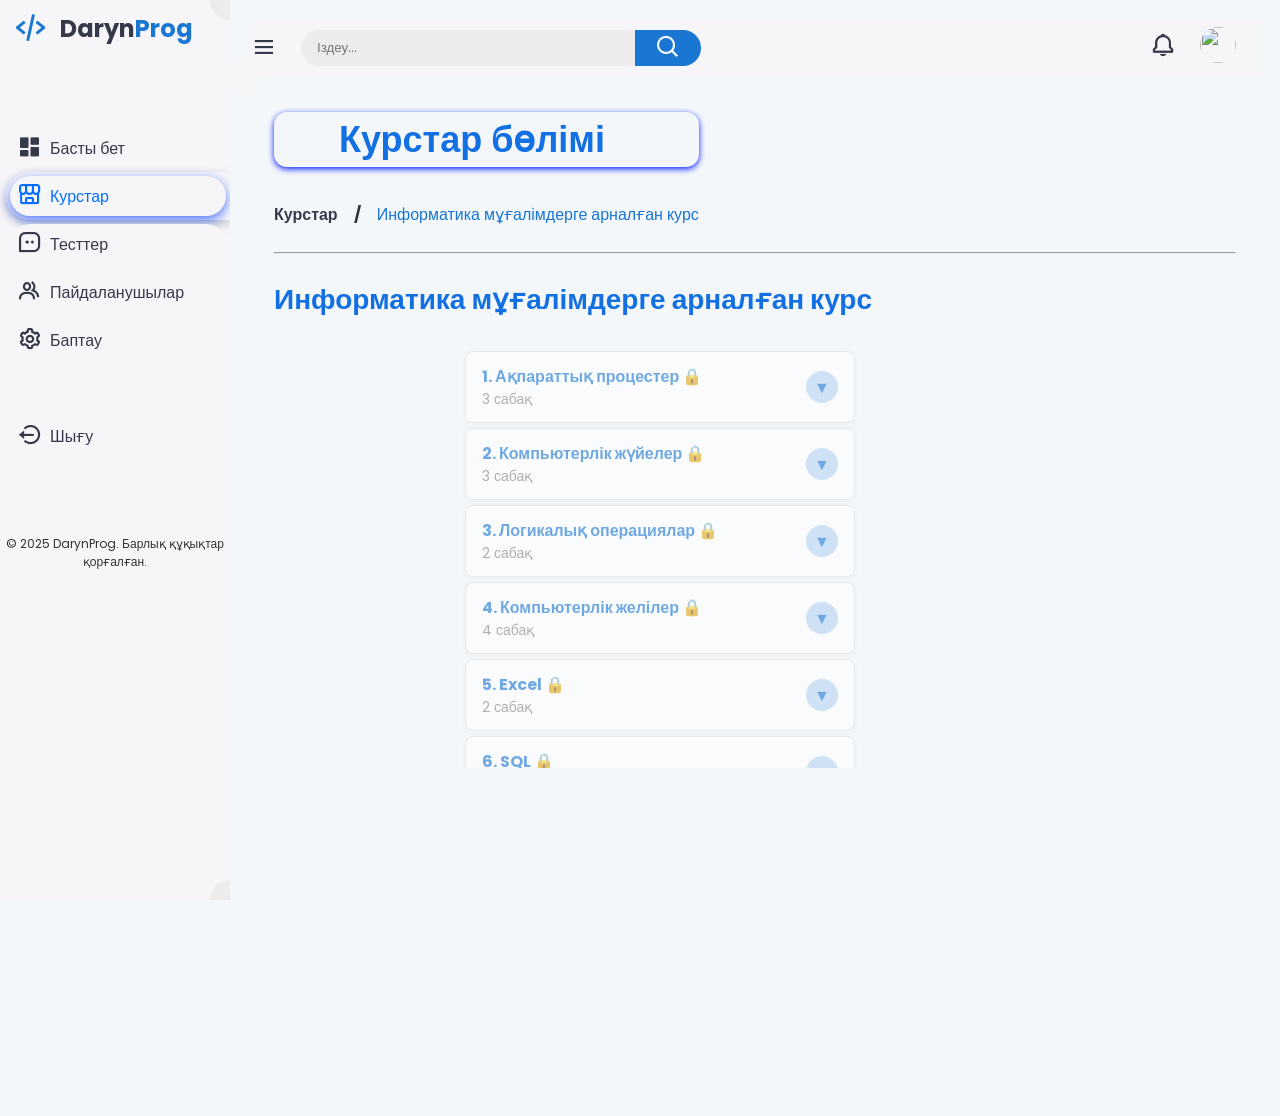
==== index.html @ 2ce2e3cc "Add files via upload" ====
<!DOCTYPE html>
<html lang="en">

<head>
    <meta charset="UTF-8">
    <meta name="viewport" content="width=device-width, initial-scale=1.0">
    <link href='https://unpkg.com/boxicons@2.1.4/css/boxicons.min.css' rel='stylesheet'>
    <link rel="stylesheet" href="style.css">
    <link rel="icon" href="imgg/daryn.png">
    <title>Daryn | Prog</title>
</head>

<body>

    <!-- Sidebar -->
    <div class="sidebar">
        <a href="#" class="logo">
            <i class='bx bx-code-alt'></i>
            <div class="logo-name"><span>Daryn</span>Prog</div>
        </a>
        <ul class="side-menu">
            <li><a href="glavny.html"><i class='bx bxs-dashboard'></i>Басты бет</a></li>
            <li class="active"><a href="course.html"><i class='bx bx-store-alt'></i>Курстар</a></li>
            <li><a href="#"><i class='bx bx-message-square-dots'></i>Тесттер</a></li>
            <li><a href="#"><i class='bx bx-group'></i>Пайдаланушылар</a></li>
            <li><a href="#"><i class='bx bx-cog'></i>Баптау</a></li>
        </ul>
        <ul class="side-menu">
            <li>
                <a href="https://darynprog.github.io/infotest/" class="Шығу">
                    <i class='bx bx-log-out-circle'></i>
                    Шығу
                </a>
            </li>
        </ul>
        <ul><br><br><br>
            <li align="center">
                <p style="font-size:12px;" align="center">© 2025 DarynProg. Барлық құқықтар қорғалған. </p>
            </li>
        </ul>
    </div>
    <!-- End of Sidebar -->

    <!-- Main Content -->
    <div class="content">
        <!-- Navbar -->
        <nav>
            <i class='bx bx-menu'></i>
            <form action="#">
                <div class="form-input">
                    <input type="search" placeholder="Іздеу...">
                    <button class="search-btn" type="submit"><i class='bx bx-search'></i></button>
                </div>
            </form>
            <input type="checkbox" id="theme-toggle" hidden>
            
            <a href="#" class="notif">
                <i class='bx bx-bell'></i>
                
            </a>
            <a href="#" class="profile">
                <img src="imgg/iconnn.png">
            </a>
        </nav>

        <!-- End of Navbar -->

        <main>
            <div class="header">
                <div class="left">
                    <h1>Курстар бөлімі</h1><br>
                    <ul class="breadcrumb">
                        <a href="course.html">
                                <li>

                               <b>Курстар </b>
                            </li>
                            </a>
                        <b> / </b>
                        <li><a href="#" class="active">Информатика мұғалімдерге арналған курс</a></li>
                        

                    </ul>
                </div>
                
            </div><br><hr>
<!-- осы жерден басталады -->

<br>
<h1 style="color:#1370e2;">Информатика мұғалімдерге арналған курс</h1>
<div class="course-list-wrapper">
    <ul class="course-list">
        <li id="course1" class="course-item locked" onclick="openCourse(false)">
            <div class="course-info">
              1. Ақпараттық процестер 🔒
              <span class="subtext">3 сабақ</span>
            </div>
            <div class="toggle-icon" onclick="toggleLessons(event, 'lessons1')">▼</div>
        </li>
        <ul id="lessons1" class="lesson-list" style="display: none;">
          <li class="lesson-item">1-сабақ: Санау жүйелері </li>
          <li class="lesson-item">2-сабақ: Ақпаратты кодтау </li>
          <li class="lesson-item">3-сабақ: Ақпараттық өлшеу </li>
        </ul>
        <li id="course2"  class="course-item locked" onclick="openCourse(false)">
            <div class="course-info">
                2. Компьютерлік жүйелер 🔒
              <span class="subtext">3 сабақ</span>
            </div>
            <div class="toggle-icon" onclick="toggleLessons(event, 'lessons2')">▼</div>
          </li>
        <ul id="lessons2" class="lesson-list">
            <li class="lesson-item">1-сабақ: Есептеу техникасының дамуы</li>
            <li class="lesson-item">2-сабақ: Компьютердің қызметі</li>
            <li class="lesson-item">3-сабақ: Компьютерлік графика</li>
        </ul>
        <li id="course3"  class="course-item locked" onclick="openCourse(false)">
            <div class="course-info">
                3. Логикалық операциялар 🔒
              <span class="subtext">2 сабақ</span>
            </div>
            <div class="toggle-icon" onclick="toggleLessons(event, 'lessons3')">▼</div>
          </li>
        <ul id="lessons3" class="lesson-list">
            <li class="lesson-item">1-сабақ: Логикалық операциялар</li>
            <li class="lesson-item">2-сабақ: Ақиқат кестесі</li>
        </ul>
        <li id="course4"  class="course-item locked" onclick="openCourse(false)">
            <div class="course-info">
                4. Компьютерлік желілер 🔒
              <span class="subtext">4 сабақ</span>
            </div>
            <div class="toggle-icon" onclick="toggleLessons(event, 'lessons4')">▼</div>
          </li>
        <ul id="lessons4" class="lesson-list">
            <li class="lesson-item">1-сабақ: Компьютерлік желілердің жіктелу</li>
            <li class="lesson-item">2-сабақ: IP адрес</li>
            <li class="lesson-item">3-сабақ: DNS домен</li>
            <li class="lesson-item">4-сабақ: Ақпараттық қауіпсіздік</li>
          </ul>
        <li id="course5"  class="course-item locked" onclick="openCourse(false)">
            <div class="course-info">
                5. Excel 🔒
              <span class="subtext">2 сабақ</span>
            </div>
            <div class="toggle-icon" onclick="toggleLessons(event, 'lessons5')">▼</div>
          </li>
        <ul id="lessons5" class="lesson-list">
            <li class="lesson-item">1-сабақ: Элементтерді пішімдеу</li>
            <li class="lesson-item">2-сабақ: Электронды кестелерді модельдеу</li>
        </ul>
        <li id="course6"  class="course-item locked" onclick="openCourse(false)">
            <div class="course-info">
                6. SQL 🔒
              <span class="subtext">3 сабақ</span>
            </div>
            <div class="toggle-icon" onclick="toggleLessons(event, 'lessons6')">▼</div>
          </li>
        <ul id="lessons6" class="lesson-list">
            <li class="lesson-item">1-сабақ: Мәліметтер қорын құру</li>
            <li class="lesson-item">2-сабақ: Реляциялық деректер қоры</li>
            <li class="lesson-item">3-сабақ: Мәліметтерді іздеу,сұрыптау және сүзу</li>
        </ul>
        <li id="course7"  class="course-item locked" onclick="openCourse(false)">
            <div class="course-info">
                7. Web жобалау 🔒
              <span class="subtext">2 сабақ</span>
            </div>
            <div class="toggle-icon" onclick="toggleLessons(event, 'lessons7')">▼</div>
          </li>
        <ul id="lessons7" class="lesson-list">
            <li class="lesson-item">1-сабақ: HTML</li>
            <li class="lesson-item">2-сабақ:  CSS</li>
        </ul>
        <li id="course8"  class="course-item locked" onclick="openCourse(false)">
            <div class="course-info">
                8. Python 🔒
              <span class="subtext">5 сабақ</span>
            </div>
            <div class="toggle-icon" onclick="toggleLessons(event, 'lessons8')">▼</div>
          </li>
        <ul id="lessons8" class="lesson-list">
            <li class="lesson-item">1-сабақ: Алгоритм түрлері</li>
            <li class="lesson-item">2-сабақ: Цикл түрлері</li>
            <li class="lesson-item">3-сабақ: Массивтер</li>
            <li class="lesson-item">4-сабақ: Процедура, функция, жолдар</li>
            <li class="lesson-item">5-сабақ: Есептерді талдау</li>
        </ul>
        <li id="course9"  class="course-item locked" onclick="openCourse(false)">
            <div class="course-info">
                9. Бейнеконтент 🔒
              <span class="subtext">1 сабақ</span>
            </div>
            <div class="toggle-icon" onclick="toggleLessons(event, 'lessons9')">▼</div>
          </li>
        <ul id="lessons9" class="lesson-list">
            <li class="lesson-item">1-сабақ:Бейнемен жұмыс</li>
        </ul>
        <li id="course10"  class="course-item locked" onclick="openCourse(false)">
            <div class="course-info">
                10. Жасанды интелект 🔒
              <span class="subtext">2 сабақ</span>
            </div>
            <div class="toggle-icon" onclick="toggleLessons(event, 'lessons10')">▼</div>
          </li>
        <ul id="lessons10" class="lesson-list">
            <li class="lesson-item">1-сабақ: Жасанды интелект</li>
            <li class="lesson-item">2-сабақ: Нейрондық желілер</li>
        </ul>
    </ul>
        <br><br>
  </div>
<!-- Видеосабақтар бөлігі -->
<br>
<div class="video-section" style="display: none;">
  <button id="back-btn">⬅   Артқа қайту</button>
  <h2>Сабақ атауы</h2>
  
  

  <iframe src="" 
  width="640" height="360" 
  frameborder="0" 
  allow="autoplay; fullscreen; picture-in-picture" 
  allowfullscreen>
</iframe>
  

  <!-- <iframe id="videoPlayer" width="560"
  height="315"
  src="https://www.youtube.com/embed/    ?rel=0&modestbranding=1&controls=1"
  frameborder="0"
  allow="accelerometer; autoplay; clipboard-write; encrypted-media; gyroscope; picture-in-picture"
  allowfullscreen>

  </iframe> -->

  <div class="nav-buttons"></div>
</div>
<br><br><br><br>
        </div>
        </main>
    </div>
    <style>
/*  */

.course-item.locked {
  opacity: 0.6;
  cursor: not-allowed;
} /* керек, себебі біз хабарлама көрсетеміз */
.lesson-item.locked {
  opacity: 0.6;
  cursor: not-allowed;
  pointer-events: auto; /* керек, себебі біз хабарлама көрсетеміз */
}
.lesson-item.locked:hover {
  background-color: #eee;
}

.toggle-icon {
  font-size: 16px;
  padding: 8px;
  width: 32px;
  height: 32px;
  background-color: rgb(184, 212, 241);
  border-radius: 50%; /* домалақ ету */
  display: flex;
  justify-content: center;
  align-items: center;
  transition: transform 0.3s ease, background-color 0.3s;
  cursor: pointer;
}

.toggle-icon:hover {
  background-color: #007bff;
}

.rotated {
  transform: rotate(180deg);
}

    .course-list-wrapper {
      width: 600px;
      margin: 0 auto;
      font-family: sans-serif;
    }
    .course-item {
  transition: all 0.3s ease;
  box-shadow: 0 2px 6px rgba(0, 0, 0, 0.04);
  cursor: pointer;
  background: #ffffff;
  border: 1px solid #e0e0e0;
  padding: 12px 16px;
  border-radius: 8px;
  margin-bottom: 5px;
  display: flex;
  justify-content: space-between;
  align-items: center;
  font-weight: bold;
  user-select: none;
}
  .course-item:hover {
    background-color: #eaf3ff;
    transform: translateY(-3px);
    border-left: 6px solid #007bff;
  }
  .course-item span {
    font-size: 14px;
    color: #666;
  }

    .course-item span.subtext {
      display: block;
      font-weight: normal;
      font-size: 14px;
      color: gray;
    }

    .toggle-icon {
      transition: transform 0.3s;
    }

    .rotated {
      transform: rotate(180deg);
    }

    .lesson-list {
      display: none;
      margin-left: 20px;
      margin-top: 5px;
      margin-bottom: 10px;
    }

    .lesson-item {
      background: #e6f0ff;
      padding: 8px;
      border-radius: 6px;
      margin-top: 4px;
      cursor: pointer;
    }

    .lesson-item:hover {
      background: #cce0ff;
    }

    iframe {
      width: 100%;
      height: 400px;
      margin-top: 20px;
      border: none;
    }
/*  */
     /* Видеосабақ бөлімін сәндеу */
.video-section {
  display: block;
  padding: 20px;
  background-color: #f4f4f4;
  border-radius: 13px;
  box-shadow: 0 4px 8px rgba(35, 3, 3, 0.1);
  text-align:center;
  
}
/* Видеосабақтың тақырыбын сәндеу */
.video-section h2 {
  font-size: 24px;
  color: #1150c5;
  margin-bottom: 20px;
  text-align: center;
}

/* Артқа қайту және келесі сабаққа өту батырмаларын сәндеу */
.nav-buttons button {
  background-color: #1150c5;
  color: white;
  border: none;
  padding: 10px 20px;
  margin: 5px;
  font-size: 16px;
  border-radius: 13px;
  cursor: pointer;
  transition: background-color 0.3s ease;
  text-align: center;
}

/* Батырма үстінде болғанда түсін өзгерту */
.nav-buttons button:hover {
  background-color: #0b3d91;
}

/* Артқа қайту батырмасының бөлек стилі */
#back-btn {
  background-color: #2d64ca;
  color: white;
  padding: 10px 20px;
  border: none;
  font-size: 16px;
  border-radius: 13px;
  cursor: pointer;
  margin-bottom: 20px;
  transition: background-color 0.3s ease;
  display: block;
  margin-left: 0;
}
#prev-btn {
    text-align:center;
}
#next-btn{
    text-align:center;
}

/* Артқа қайту батырмасының үстінде болғанда түсін өзгерту */
#back-btn:hover {
  background-color: #0b3d91;
}
</style>   
    <script src="index.js"></script>
    <script src="script.js"></script>
</body>
</html>
---- style.css ----
@import url('https://fonts.googleapis.com/css2?family=Poppins:wght@300;400;500;600;700;800&display=swap');

:root {
    --light: #f6f6f9;
    --primary: #1976D2;
    --light-primary: #CFE8FF;
    --grey: #edebeb;
    --dark-grey: #AAAAAA;
    --dark: #363949;
    --danger: #D32F2F;
	--light-danger: #FECDD3;
    --warning: #FBC02D;
    --light-warning: #FFF2C6;
    --success: #388E3C;
    --light-success: #BBF7D0;
}

*{
    margin: 0;
    padding: 0;
    box-sizing: border-box;
    font-family: 'Poppins', sans-serif;
}

.bx{
    font-size: 1.7rem;
}

a{
    text-decoration: none;
}

li{
    list-style: none;
}

html{
    overflow-x: hidden;
}

body.dark{
    --light: #181a1e;
    --grey: #25252c;
    --dark: #fbfbfb
}

body{
    background: var(--grey);
    overflow-x: hidden;
}

.sidebar{
    position: fixed;
    top: 0;
    left: 0;
    background: var(--light);
    width: 230px;
    height: 100%;
    z-index: 2000;
    overflow-x: hidden;
    scrollbar-width: none;
    transition: all 0.3s ease;
    }

.sidebar::-webkit-scrollbar{
    display: none;
}

.sidebar.close{
    width: 60px;
}
.course-list-wrapper {
    width: 100%;
    padding: 10px;
}



.course-list {
    padding: 0;
    margin: 0;
    list-style: none;
}




.sidebar .logo{
    font-size: 24px;
    font-weight: 700;
    height: 56px;
    display: flex;
    align-items: center;
    color: var(--primary);
    z-index: 500;
    padding-bottom: 20px;
    box-sizing: content-box;
}
.sidebar .logo .logo-name span{
    color: var(--dark);
    
}

.sidebar .logo .bx{
    min-width: 60px;
    display: flex;
    justify-content: center;
    font-size: 2.2rem;
}

.sidebar .side-menu{
    width: 100%;
    margin-top: 48px;
}

.sidebar .side-menu li{
    height: 48px;
    background: transparent;
    margin-left: 6px;
    border-radius: 48px 0 0 48px;
    padding: 4px;
}

.sidebar .side-menu li.active{
    box-shadow: 0 4px 12px rgba(0,0,0,0.2);
}
.sidebar .side-menu li:hover {
    background-color:#d9d9f3;
    transform: translateX(2px); /* Жанынан 5px-ге жылжиды */
    transition: all 0.6s ease;
    color:#056dfffd;
    box-shadow: 0 4px 12px rgba(11, 62, 247, 0.7);
  }
.sidebar .side-menu li.active::before{
    content: "";
    position: absolute;
    width: 40px;
    height: 40px;
    border-radius: 50%;
    top: -40px;
    right: 0;
    box-shadow: 20px 20px 0 var(--grey);
    z-index: -1;
}

.sidebar .side-menu li.active::after{
    content: "";
    position: absolute;
    width: 40px;
    height: 40px;
    border-radius: 50%;
    bottom: -40px;
    right: 0;
    box-shadow: 20px -20px 0 var(--grey);
    z-index: -1;
}

.sidebar .side-menu li a{
    width: 100%;
    height: 100%;
    background: var(--light);
    display: flex;
    align-items: center;
    border-radius: 48px;
    font-size: 16px;
    color: var(--dark);
    white-space: nowrap;
    overflow-x: hidden;
    transition: all 0.3s ease;
}

.sidebar .side-menu li.active a{
    color:#056dfffd;
    box-shadow: 0 4px 12px rgba(11, 62, 247, 0.7); 
    /*  0,0,0,0.2 */
}

.sidebar.close .side-menu li a{
    width: calc(48px - (4px * 2));
    transition: all 0.3s ease;
}

.sidebar .side-menu li a .bx{
    min-width: calc(60px - ((4px + 6px) * 2));
    display: flex;
    font-size: 1.6rem;
    justify-content: center;
}
.sidebar .side-menu li a.logout{
    color: var(--danger); 
}
.content{
    position: relative;
    width: calc(100% - 230px);
    left: 230px;
    transition: all 0.3s ease;
}

.sidebar.close~.content{
    width: calc(100% - 60px);
    left: 60px;
}

.content nav{
    height: 56px;
    background: var(--light);
    padding: 0 24px 0 0;
    display: flex;
    align-items: center;
    grid-gap: 24px;
    position: sticky;
    top: 0;
    left: 0;
    z-index: 1000;
}

.content nav::before{
    content: "";
    position: absolute;
    width: 40px;
    height: 40px;
    bottom: -40px;
    left: 0;
    border-radius: 50%;
    box-shadow: -20px -20px 0 var(--light);
}

.content nav a{
    color: var(--dark);
}

.content nav .bx.bx-menu{
    cursor: pointer;
    color: var(--dark);
}

.content nav form{
    max-width: 400px;
    width: 100%;
    margin-right: auto;
}

.content nav form .form-input{
    display: flex;
    align-items: center;
    height: 36px;
}

.content nav form .form-input input{
    flex-grow: 1;
    padding: 0 16px;
    height: 100%;
    border: none;
    background: var(--grey);
    border-radius: 36px 0 0 36px;
    outline: none;
    width: 100%;
    color: var(--dark);
}

.content nav form .form-input button{
    width: 80px;
    height: 100%;
    display: flex;
    justify-content: center;
    align-items: center;
    background: var(--primary);
    color: var(--light);
    font-size: 18px;
    border: none;
    outline: none;
    border-radius: 0 36px 36px 0;
    cursor: pointer;
}

.content nav .notif{
    font-size: 20px;
    position: relative;
}

.content nav .notif .count{
    position: absolute;
    top: -6px;
    right: -6px;
    width: 20px;
    height: 20px;
    background: var(--danger);
    border-radius: 50%;
    color: var(--light);
    border: 2px solid var(--light);
    font-weight: 700;
    font-size: 12px;
    display: flex;
    align-items: center;
    justify-content: center;
}

.content nav .profile img{
    width: 36px;
    height: 36px;
    object-fit: cover;
    border-radius: 50%;
}

.content nav .theme-toggle{
    display: block;
    min-width: 50px;
    height: 25px;
    background: var(--grey);
    cursor: pointer;
    position: relative;
    border-radius: 25px;
}

.content nav .theme-toggle::before{
    content: "";
    position: absolute;
    top: 2px;
    left: 2px;
    bottom: 2px;
    width: calc(25px - 4px);
    background: var(--primary);
    border-radius: 50%;
    transition: all 0.3s ease;
}

.content nav #theme-toggle:checked+.theme-toggle::before{
    left: calc(100% - (25px - 4px) - 2px);
}

.content main{
    width: 100%;
    padding: 36px 24px;
    max-height: calc(100vh - 56px);
}

.content main .header{
    display: flex;
    align-items: center;
    justify-content: space-between;
    grid-gap: 16px;
    flex-wrap: wrap;
}

.content main .header .left h1{
    font-size: 36px;
    font-weight: 600;
    margin-bottom: 10px;
    align-items: center;
    padding-left: 65px;
    color:#1370e2;
    border-radius: 13px;
    box-shadow: 0 2px 6px rgb(5, 34, 254);
    /* var(--dark) */
}

.content main .header .left .breadcrumb{
    display: flex;
    align-items: center;
    grid-gap: 16px;
}

.content main .header .left .breadcrumb li{
    color: var(--dark);
}

.content main .header .left .breadcrumb li a{
    color: var(--dark-grey);
    pointer-events: none;
}

.content main .header .left .breadcrumb li a.active{
    color: var(--primary);
    pointer-events: none;
}

.content main .header .report{
    height: 36px;
    padding: 0 16px;
    border-radius: 36px;
    background: var(--primary);
    color: var(--light);
    display: flex;
    align-items: center;
    justify-content: center;
    grid-gap: 10px;
    font-weight: 500;
}

.content main .insights{
    display: grid;
    grid-template-columns: repeat(auto-fit, minmax(240px, 1fr));
    grid-gap: 24px;
    margin-top: 36px;
}

.content main .insights li{
    padding: 24px;
    background: var(--light);
    border-radius: 20px;
    display: flex;
    align-items: center;
    grid-gap: 24px;
    cursor: pointer;
}

.content main .insights li .bx{
    width: 80px;
    height: 80px;
    border-radius: 10px;
    font-size: 36px;
    display: flex;
    align-items: center;
    justify-content: center;
}

.content main .insights li:nth-child(1) .bx{
    background: var(--light-primary);
    color: var(--primary);
}

.content main .insights li:nth-child(2) .bx{
    background: var(--light-warning);
    color: var(--warning);
}

.content main .insights li:nth-child(3) .bx{
    background: var(--light-success);
    color: var(--success);
}

.content main .insights li:nth-child(4) .bx{
    background: var(--light-danger);
    color: var(--danger);
}

.content main .insights li .info h3{
    font-size: 24px;
    font-weight: 600;
    color: var(--dark);
}

.content main .insights li .info p{
    color: var(--dark);
}

.content main .bottom-data{
    display: flex;
    flex-wrap: wrap;
    grid-gap: 24px;
    margin-top: 24px;
    width: 100%;
    color: var(--dark);
}

.content main .bottom-data>div{
    border-radius: 20px;
    background: var(--light);
    padding: 24px;
    overflow-x: auto;
}

.content main .bottom-data .header{
    display: flex;
    align-items: center;
    grid-gap: 16px;
    margin-bottom: 24px;
}

.content main .bottom-data .header h3{
    margin-right: auto;
    font-size: 24px;
    font-weight: 600;
}

.content main .bottom-data .header .bx{
    cursor: pointer;
}

.content main .bottom-data .orders{
    flex-grow: 1;
    flex-basis: 500px;
}

.content main .bottom-data .orders table{
    width: 100%;
    border-collapse: collapse;
}

.content main .bottom-data .orders table th{
    padding-bottom: 12px;
    font-size: 13px;
    text-align: left;
    border-bottom: 1px solid var(--grey);
}

.content main .bottom-data .orders table td{
    padding: 16px 0;
}

.content main .bottom-data .orders table tr td:first-child{
    display: flex;
    align-items: center;
    grid-gap: 12px;
    padding-left: 6px;
}

.content main .bottom-data .orders table td img{
    width: 36px;
    height: 36px;
    border-radius: 50%;
    object-fit: cover;
}

.content main .bottom-data .orders table tbody tr{
    cursor: pointer;
    transition: all 0.3s ease;
}

.content main .bottom-data .orders table tbody tr:hover{
    background: var(--grey);
}

.content main .bottom-data .orders table tr td .status{
    font-size: 10px;
    padding: 6px 16px;
    color: var(--light);
    border-radius: 20px;
    font-weight: 700;
}

.content main .bottom-data .orders table tr td .status.completed{
    background: var(--success);
}

.content main .bottom-data .orders table tr td .status.process{
    background: var(--primary);
}

.content main .bottom-data .orders table tr td .status.pending{
    background: var(--warning);
}

.content main .bottom-data .reminders{
    flex-grow: 1;
    flex-basis: 300px;
}

.content main .bottom-data .reminders .task-list{
    width: 100%;
}

.content main .bottom-data .reminders .task-list li{
    width: 100%;
    margin-bottom: 16px;
    background: var(--grey);
    padding: 14px 10px;
    border-radius: 10px;
    display: flex;
    align-items: center;
    justify-content: space-between;
}

.content main .bottom-data .reminders .task-list li .task-title{
    display: flex;
    align-items: center;
}

.content main .bottom-data .reminders .task-list li .task-title p{
    margin-left: 6px;
}

.content main .bottom-data .reminders .task-list li .bx{
  cursor: pointer;  
}

.content main .bottom-data .reminders .task-list li.completed{
    border-left: 10px solid var(--success);
}

.content main .bottom-data .reminders .task-list li.not-completed{
    border-left: 10px solid var(--danger);
}

.content main .bottom-data .reminders .task-list li:last-child{
   margin-bottom: 0;
}

@media screen and (max-width: 768px) {
    .course-item {
        display: flex;
        align-items: center;
        padding: 12px;
        margin-bottom: 10px;
        background-color: #fff;
        border-radius: 10px;
        box-shadow: 0 2px 5px rgba(0, 0, 0, 0.1);
        font-size: 15px;
        gap: 10px; /* иконка мен жазу арасын ашу үшін */
    }

    .course-info {
        flex: 1; /* максимум кеңістік алады */
        min-width: 0; /* сығылуға рұқсат береді */
        font-weight: 600;
        font-size: 15px;
        overflow-wrap: break-word;
    }
    .toggle-icon {
        width: 30px;
        height: 30px;
        background-color: #cce4ff;
        color: #005cbf;
        border-radius: 50%;
        display: flex;
        justify-content: center;
        align-items: center;
        font-size: 16px;
        cursor: pointer;
        /* сол жаққа жылжыту үшін: */
        order: -1;
        margin-right: 10px;
    }
    
    .sidebar{
        width: 200px;
    }

    .content{
        width: calc(100% - 60px);
        left: 200px;
    }
    .course-btn{
        width: 100%;
        padding: 10px;
        padding: 0;
        margin: 0;
        list-style: none;
        text-align: center;
        justify-content: space-between;
        align-items: center;
        flex-wrap: wrap;
    }
    .course-btn:hover {
        background-color: #006fd6;
        box-shadow: 0 8px 16px rgba(0, 0, 0, 0.2);
        transform: scale(1.05);
      }
    .course-list-wrapper {
        width: 100%;
        padding: 10px;
    }

    .course-list {
        padding: 0;
        margin: 0;
        list-style: none;
    }
    .subtext {
        display: block;
        font-size: 13px;
        color: gray;
        margin-top: 4px;
    }
    .lesson-list {
        padding-left: 20px;
        margin-top: -5px;
        margin-bottom: 10px;
        font-size: 13px;
        color: #333;
    }

    .lesson-item {
        padding: 5px 0;
    }
    
}
        @media screen and (max-width: 576px) {
            .course-list-wrapper {
                width: 100%;
                padding: 10px;
            }
        
            .course-list {
                padding: 0;
                margin: 0;
                list-style: none;
            }
            .course-btn{
                width: 100%;
                padding: 10px;
                padding: 0;
                margin: 0;
                list-style: none;
                justify-content: space-between;
                align-items: center;
                flex-wrap: wrap;
            }
            .course-btn:hover {
                background-color: #006fd6;
                box-shadow: 0 8px 16px rgba(0, 0, 0, 0.2);
                transform: scale(1.05);
              }
        
            .course-item {
                display: flex;
                justify-content: space-between;
                align-items: center;
                padding: 12px;
                margin-bottom: 10px;
                background-color: #fff;
                border-radius: 10px;
                box-shadow: 0 2px 5px rgba(0, 0, 0, 0.1);
                font-size: 15px;
                flex-wrap: wrap;
            }
        
            .course-info {
                flex: 1 1 70%;
                font-weight: 600;
                font-size: 14px;
            }
        
            .subtext {
                display: block;
                font-size: 13px;
                color: gray;
                margin-top: 4px;
            }
        
            .toggle-icon {
                width: 30px;
                height: 30px;
                background-color: #cce4ff;
                color: #005cbf;
                border-radius: 50%;
                display: flex;
                justify-content: center;
                align-items: center;
                font-size: 16px;
                cursor: pointer;
                /* сол жаққа жылжыту үшін: */
                order: -1;
                margin-right: 10px;
            }
            .lesson-list {
                padding-left: 20px;
                margin-top: -5px;
                margin-bottom: 10px;
                font-size: 13px;
                color: #333;
            }
        
            .lesson-item {
                padding: 5px 0;
            }
        
        
    
    .content nav form .form-input input{
        display: none;
    }

    .content nav form .form-input button{
        width: auto;
        height: auto;
        background: transparent;
        color: var(--dark);
        border-radius: none;
    }

    .content nav form.show .form-input input{
        display: block;
        width: 100%;
    }

    .content nav form.show .form-input button{
        width: 36px;
        height: 100%;
        color: var(--light);
        background: var(--danger);
        border-radius: 0 36px 36px 0;
    }

    .content nav form.show~.notif, .content nav form.show~.profile{
        display: none;
    }

    .content main .insights {
        grid-template-columns: 1fr;
    }

    .content main .bottom-data .header{
        min-width: 340px;
    }

    .content main .bottom-data .orders table{
        min-width: 340px;
    }

    .content main .bottom-data .reminders .task-list{
        min-width: 340px;
    }

}
body {
    font-family: 'Segoe UI', Tahoma, Geneva, Verdana, sans-serif;
    background-color: #f4f7fa;
    margin: 0;
    padding: 20px;
    color: #333;
  }
  h1 {
    font-size: 28px;
    margin-bottom: 20px;
  }
  .course-container {
    height:1000px;
    display: grid;
    grid-template-columns: repeat(2, minmax(100px, 1fr));
    gap: 10px;
    align-items: start;
  }
  .course-btn{
    cursor:pointer;
    color:#ffffff;
    font-size: 16px;
    background-color: #0d94e8;
    border-radius: 13px;
    border: 1px solid #e0e0e0;
    width: 100%;
    padding: 15px;
    list-style: none;
    transition: 0.3s ease;
    justify-content: center;
    align-items: center;
  }
  .course-btn:hover {
    background-color: #115a9e;
    color:#07ff39;
    box-shadow: 0 8px 16px rgba(0, 0, 0, 0.2);
    transform: scale(1.05);
  }
  .course-item {
    color: #1976D2;
    transition: all 0.3s ease;
    box-shadow: 0 2px 10px rgba(0, 0, 0, 0.05);
    cursor: pointer;
    background: #ffffff;
    border: 1px solid #e0e0e0;
    padding: 12px 16px;
    border-radius: 8px;
    margin-bottom: 5px;
    align-items: center;
    font-weight: bold;
    user-select: none;
  }


  .course-list {
    list-style: none;
    padding: 0;
    max-width: 390px;
    transition: 0.3s ease;
    height: 0px;
  }
  .course-list-wrapper{
    padding-bottom: 200px;
  }
  
  .course-item:hover {
    background-color: #eaf3ff;
    transform: translateY(-3px);
    border-left: 6px solid #007bff;
  }
  .course-item span {
    font-size: 14px;
    color: #666;
    transition:  0.3s ease;
  }

  .video-section {
    margin-top: 40px;
    max-width: 800px;
    background: white;
    padding: 20px;
    border-radius: 16px;
    box-shadow: 0 2px 10px rgba(0, 0, 0, 0.05);
  }

  iframe {
    width: 100%;
    height: 400px;
    border: none;
    border-radius: 8px;
  }

  .quiz {
    margin-top: 20px;
  }
  .quiz input[type="text"] {
    width: 100%;
    padding: 10px;
    margin-bottom: 10px;
    border: 1px solid #ccc;
    border-radius: 6px;
  }
  .quiz button {
    padding: 10px 20px;
    background-color: #1976D2;
    color: white;
    border: none;
    border-radius: 6px;
    cursor: pointer;
    transition: background-color 0.3s ease;
  }
  .quiz button:hover {
    background-color: #00060c;
  }
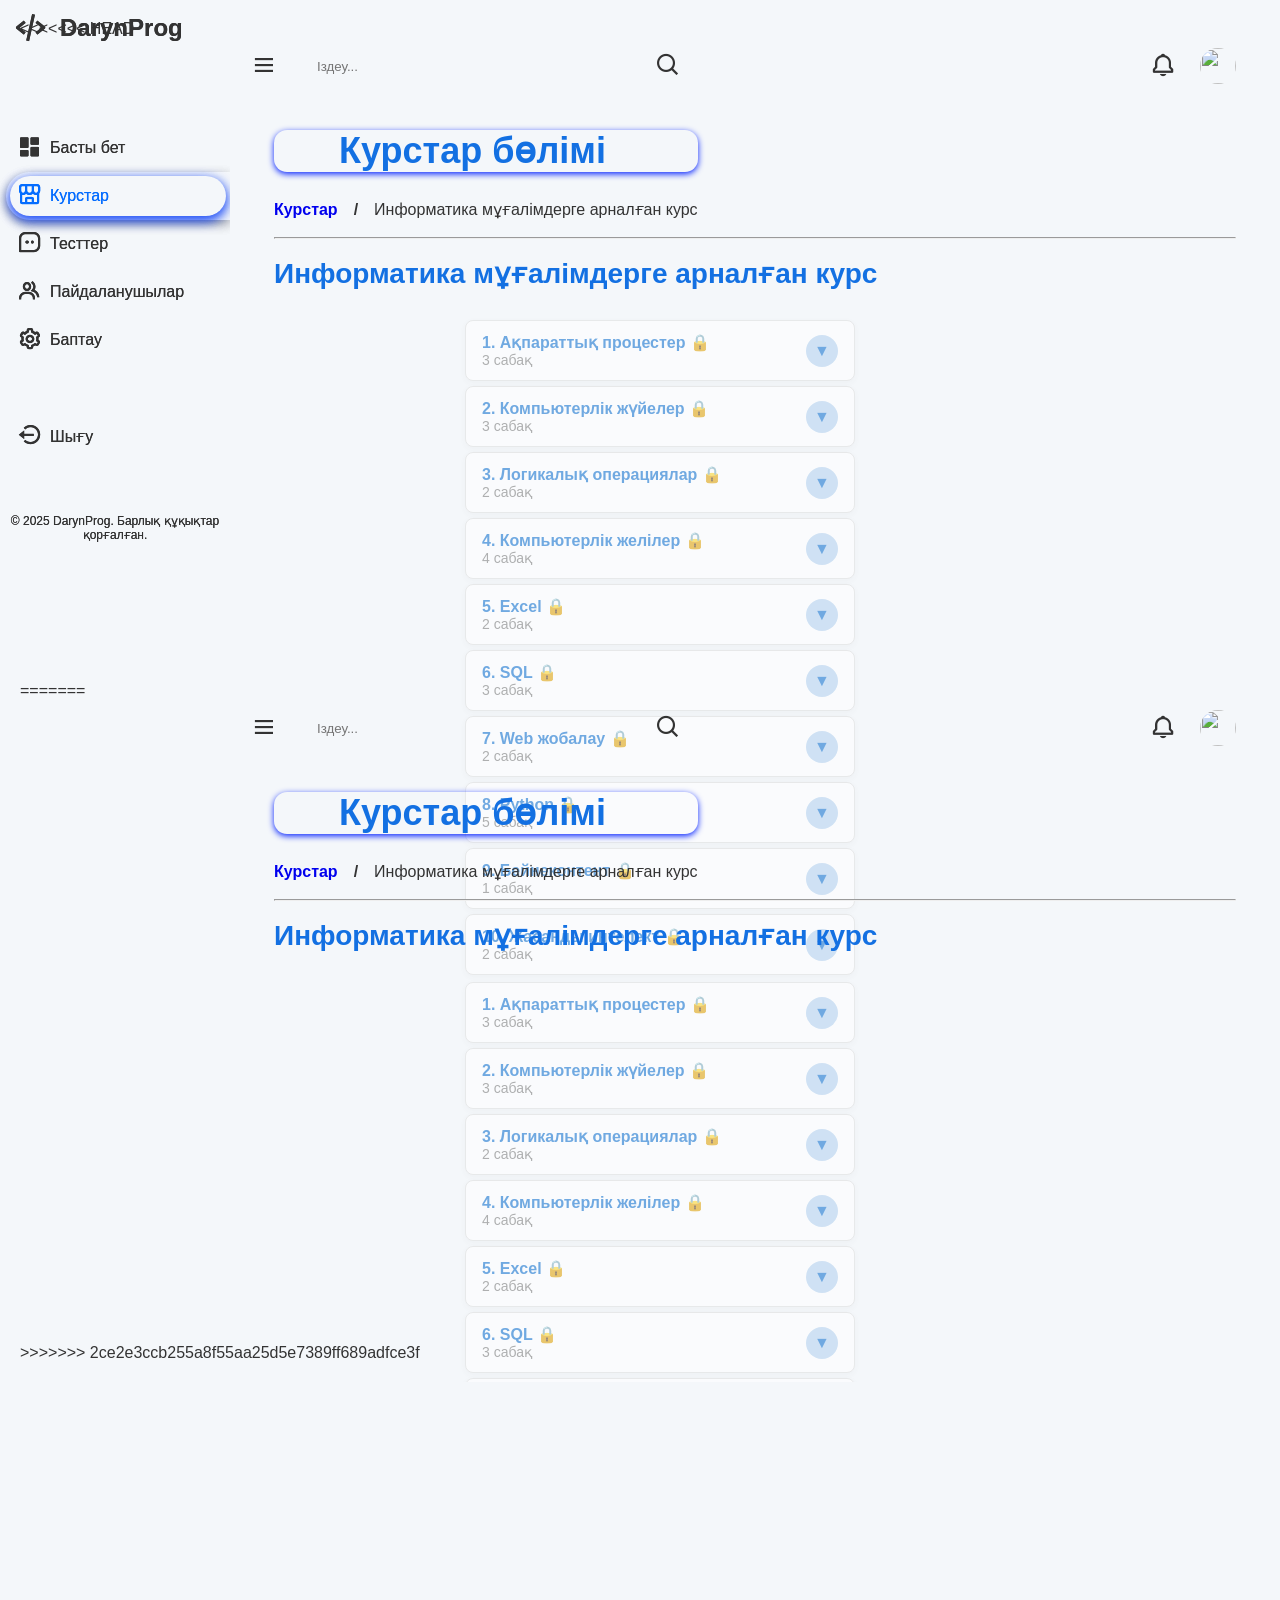
==== commit 7ea9ddbb: "Resolve merge conflicts" ====
--- a/index.html
+++ b/index.html
@@ -1,419 +1,840 @@
-<!DOCTYPE html>
-<html lang="en">
-
-<head>
-    <meta charset="UTF-8">
-    <meta name="viewport" content="width=device-width, initial-scale=1.0">
-    <link href='https://unpkg.com/boxicons@2.1.4/css/boxicons.min.css' rel='stylesheet'>
-    <link rel="stylesheet" href="style.css">
-    <link rel="icon" href="imgg/daryn.png">
-    <title>Daryn | Prog</title>
-</head>
-
-<body>
-
-    <!-- Sidebar -->
-    <div class="sidebar">
-        <a href="#" class="logo">
-            <i class='bx bx-code-alt'></i>
-            <div class="logo-name"><span>Daryn</span>Prog</div>
-        </a>
-        <ul class="side-menu">
-            <li><a href="glavny.html"><i class='bx bxs-dashboard'></i>Басты бет</a></li>
-            <li class="active"><a href="course.html"><i class='bx bx-store-alt'></i>Курстар</a></li>
-            <li><a href="#"><i class='bx bx-message-square-dots'></i>Тесттер</a></li>
-            <li><a href="#"><i class='bx bx-group'></i>Пайдаланушылар</a></li>
-            <li><a href="#"><i class='bx bx-cog'></i>Баптау</a></li>
-        </ul>
-        <ul class="side-menu">
-            <li>
-                <a href="https://darynprog.github.io/infotest/" class="Шығу">
-                    <i class='bx bx-log-out-circle'></i>
-                    Шығу
-                </a>
-            </li>
-        </ul>
-        <ul><br><br><br>
-            <li align="center">
-                <p style="font-size:12px;" align="center">© 2025 DarynProg. Барлық құқықтар қорғалған. </p>
-            </li>
-        </ul>
-    </div>
-    <!-- End of Sidebar -->
-
-    <!-- Main Content -->
-    <div class="content">
-        <!-- Navbar -->
-        <nav>
-            <i class='bx bx-menu'></i>
-            <form action="#">
-                <div class="form-input">
-                    <input type="search" placeholder="Іздеу...">
-                    <button class="search-btn" type="submit"><i class='bx bx-search'></i></button>
-                </div>
-            </form>
-            <input type="checkbox" id="theme-toggle" hidden>
-            
-            <a href="#" class="notif">
-                <i class='bx bx-bell'></i>
-                
-            </a>
-            <a href="#" class="profile">
-                <img src="imgg/iconnn.png">
-            </a>
-        </nav>
-
-        <!-- End of Navbar -->
-
-        <main>
-            <div class="header">
-                <div class="left">
-                    <h1>Курстар бөлімі</h1><br>
-                    <ul class="breadcrumb">
-                        <a href="course.html">
-                                <li>
-
-                               <b>Курстар </b>
-                            </li>
-                            </a>
-                        <b> / </b>
-                        <li><a href="#" class="active">Информатика мұғалімдерге арналған курс</a></li>
-                        
-
-                    </ul>
-                </div>
-                
-            </div><br><hr>
-<!-- осы жерден басталады -->
-
-<br>
-<h1 style="color:#1370e2;">Информатика мұғалімдерге арналған курс</h1>
-<div class="course-list-wrapper">
-    <ul class="course-list">
-        <li id="course1" class="course-item locked" onclick="openCourse(false)">
-            <div class="course-info">
-              1. Ақпараттық процестер 🔒
-              <span class="subtext">3 сабақ</span>
-            </div>
-            <div class="toggle-icon" onclick="toggleLessons(event, 'lessons1')">▼</div>
-        </li>
-        <ul id="lessons1" class="lesson-list" style="display: none;">
-          <li class="lesson-item">1-сабақ: Санау жүйелері </li>
-          <li class="lesson-item">2-сабақ: Ақпаратты кодтау </li>
-          <li class="lesson-item">3-сабақ: Ақпараттық өлшеу </li>
-        </ul>
-        <li id="course2"  class="course-item locked" onclick="openCourse(false)">
-            <div class="course-info">
-                2. Компьютерлік жүйелер 🔒
-              <span class="subtext">3 сабақ</span>
-            </div>
-            <div class="toggle-icon" onclick="toggleLessons(event, 'lessons2')">▼</div>
-          </li>
-        <ul id="lessons2" class="lesson-list">
-            <li class="lesson-item">1-сабақ: Есептеу техникасының дамуы</li>
-            <li class="lesson-item">2-сабақ: Компьютердің қызметі</li>
-            <li class="lesson-item">3-сабақ: Компьютерлік графика</li>
-        </ul>
-        <li id="course3"  class="course-item locked" onclick="openCourse(false)">
-            <div class="course-info">
-                3. Логикалық операциялар 🔒
-              <span class="subtext">2 сабақ</span>
-            </div>
-            <div class="toggle-icon" onclick="toggleLessons(event, 'lessons3')">▼</div>
-          </li>
-        <ul id="lessons3" class="lesson-list">
-            <li class="lesson-item">1-сабақ: Логикалық операциялар</li>
-            <li class="lesson-item">2-сабақ: Ақиқат кестесі</li>
-        </ul>
-        <li id="course4"  class="course-item locked" onclick="openCourse(false)">
-            <div class="course-info">
-                4. Компьютерлік желілер 🔒
-              <span class="subtext">4 сабақ</span>
-            </div>
-            <div class="toggle-icon" onclick="toggleLessons(event, 'lessons4')">▼</div>
-          </li>
-        <ul id="lessons4" class="lesson-list">
-            <li class="lesson-item">1-сабақ: Компьютерлік желілердің жіктелу</li>
-            <li class="lesson-item">2-сабақ: IP адрес</li>
-            <li class="lesson-item">3-сабақ: DNS домен</li>
-            <li class="lesson-item">4-сабақ: Ақпараттық қауіпсіздік</li>
-          </ul>
-        <li id="course5"  class="course-item locked" onclick="openCourse(false)">
-            <div class="course-info">
-                5. Excel 🔒
-              <span class="subtext">2 сабақ</span>
-            </div>
-            <div class="toggle-icon" onclick="toggleLessons(event, 'lessons5')">▼</div>
-          </li>
-        <ul id="lessons5" class="lesson-list">
-            <li class="lesson-item">1-сабақ: Элементтерді пішімдеу</li>
-            <li class="lesson-item">2-сабақ: Электронды кестелерді модельдеу</li>
-        </ul>
-        <li id="course6"  class="course-item locked" onclick="openCourse(false)">
-            <div class="course-info">
-                6. SQL 🔒
-              <span class="subtext">3 сабақ</span>
-            </div>
-            <div class="toggle-icon" onclick="toggleLessons(event, 'lessons6')">▼</div>
-          </li>
-        <ul id="lessons6" class="lesson-list">
-            <li class="lesson-item">1-сабақ: Мәліметтер қорын құру</li>
-            <li class="lesson-item">2-сабақ: Реляциялық деректер қоры</li>
-            <li class="lesson-item">3-сабақ: Мәліметтерді іздеу,сұрыптау және сүзу</li>
-        </ul>
-        <li id="course7"  class="course-item locked" onclick="openCourse(false)">
-            <div class="course-info">
-                7. Web жобалау 🔒
-              <span class="subtext">2 сабақ</span>
-            </div>
-            <div class="toggle-icon" onclick="toggleLessons(event, 'lessons7')">▼</div>
-          </li>
-        <ul id="lessons7" class="lesson-list">
-            <li class="lesson-item">1-сабақ: HTML</li>
-            <li class="lesson-item">2-сабақ:  CSS</li>
-        </ul>
-        <li id="course8"  class="course-item locked" onclick="openCourse(false)">
-            <div class="course-info">
-                8. Python 🔒
-              <span class="subtext">5 сабақ</span>
-            </div>
-            <div class="toggle-icon" onclick="toggleLessons(event, 'lessons8')">▼</div>
-          </li>
-        <ul id="lessons8" class="lesson-list">
-            <li class="lesson-item">1-сабақ: Алгоритм түрлері</li>
-            <li class="lesson-item">2-сабақ: Цикл түрлері</li>
-            <li class="lesson-item">3-сабақ: Массивтер</li>
-            <li class="lesson-item">4-сабақ: Процедура, функция, жолдар</li>
-            <li class="lesson-item">5-сабақ: Есептерді талдау</li>
-        </ul>
-        <li id="course9"  class="course-item locked" onclick="openCourse(false)">
-            <div class="course-info">
-                9. Бейнеконтент 🔒
-              <span class="subtext">1 сабақ</span>
-            </div>
-            <div class="toggle-icon" onclick="toggleLessons(event, 'lessons9')">▼</div>
-          </li>
-        <ul id="lessons9" class="lesson-list">
-            <li class="lesson-item">1-сабақ:Бейнемен жұмыс</li>
-        </ul>
-        <li id="course10"  class="course-item locked" onclick="openCourse(false)">
-            <div class="course-info">
-                10. Жасанды интелект 🔒
-              <span class="subtext">2 сабақ</span>
-            </div>
-            <div class="toggle-icon" onclick="toggleLessons(event, 'lessons10')">▼</div>
-          </li>
-        <ul id="lessons10" class="lesson-list">
-            <li class="lesson-item">1-сабақ: Жасанды интелект</li>
-            <li class="lesson-item">2-сабақ: Нейрондық желілер</li>
-        </ul>
-    </ul>
-        <br><br>
-  </div>
-<!-- Видеосабақтар бөлігі -->
-<br>
-<div class="video-section" style="display: none;">
-  <button id="back-btn">⬅   Артқа қайту</button>
-  <h2>Сабақ атауы</h2>
-  
-  
-
-  <iframe src="" 
-  width="640" height="360" 
-  frameborder="0" 
-  allow="autoplay; fullscreen; picture-in-picture" 
-  allowfullscreen>
-</iframe>
-  
-
-  <!-- <iframe id="videoPlayer" width="560"
-  height="315"
-  src="https://www.youtube.com/embed/    ?rel=0&modestbranding=1&controls=1"
-  frameborder="0"
-  allow="accelerometer; autoplay; clipboard-write; encrypted-media; gyroscope; picture-in-picture"
-  allowfullscreen>
-
-  </iframe> -->
-
-  <div class="nav-buttons"></div>
-</div>
-<br><br><br><br>
-        </div>
-        </main>
-    </div>
-    <style>
-/*  */
-
-.course-item.locked {
-  opacity: 0.6;
-  cursor: not-allowed;
-} /* керек, себебі біз хабарлама көрсетеміз */
-.lesson-item.locked {
-  opacity: 0.6;
-  cursor: not-allowed;
-  pointer-events: auto; /* керек, себебі біз хабарлама көрсетеміз */
-}
-.lesson-item.locked:hover {
-  background-color: #eee;
-}
-
-.toggle-icon {
-  font-size: 16px;
-  padding: 8px;
-  width: 32px;
-  height: 32px;
-  background-color: rgb(184, 212, 241);
-  border-radius: 50%; /* домалақ ету */
-  display: flex;
-  justify-content: center;
-  align-items: center;
-  transition: transform 0.3s ease, background-color 0.3s;
-  cursor: pointer;
-}
-
-.toggle-icon:hover {
-  background-color: #007bff;
-}
-
-.rotated {
-  transform: rotate(180deg);
-}
-
-    .course-list-wrapper {
-      width: 600px;
-      margin: 0 auto;
-      font-family: sans-serif;
-    }
-    .course-item {
-  transition: all 0.3s ease;
-  box-shadow: 0 2px 6px rgba(0, 0, 0, 0.04);
-  cursor: pointer;
-  background: #ffffff;
-  border: 1px solid #e0e0e0;
-  padding: 12px 16px;
-  border-radius: 8px;
-  margin-bottom: 5px;
-  display: flex;
-  justify-content: space-between;
-  align-items: center;
-  font-weight: bold;
-  user-select: none;
-}
-  .course-item:hover {
-    background-color: #eaf3ff;
-    transform: translateY(-3px);
-    border-left: 6px solid #007bff;
-  }
-  .course-item span {
-    font-size: 14px;
-    color: #666;
-  }
-
-    .course-item span.subtext {
-      display: block;
-      font-weight: normal;
-      font-size: 14px;
-      color: gray;
-    }
-
-    .toggle-icon {
-      transition: transform 0.3s;
-    }
-
-    .rotated {
-      transform: rotate(180deg);
-    }
-
-    .lesson-list {
-      display: none;
-      margin-left: 20px;
-      margin-top: 5px;
-      margin-bottom: 10px;
-    }
-
-    .lesson-item {
-      background: #e6f0ff;
-      padding: 8px;
-      border-radius: 6px;
-      margin-top: 4px;
-      cursor: pointer;
-    }
-
-    .lesson-item:hover {
-      background: #cce0ff;
-    }
-
-    iframe {
-      width: 100%;
-      height: 400px;
-      margin-top: 20px;
-      border: none;
-    }
-/*  */
-     /* Видеосабақ бөлімін сәндеу */
-.video-section {
-  display: block;
-  padding: 20px;
-  background-color: #f4f4f4;
-  border-radius: 13px;
-  box-shadow: 0 4px 8px rgba(35, 3, 3, 0.1);
-  text-align:center;
-  
-}
-/* Видеосабақтың тақырыбын сәндеу */
-.video-section h2 {
-  font-size: 24px;
-  color: #1150c5;
-  margin-bottom: 20px;
-  text-align: center;
-}
-
-/* Артқа қайту және келесі сабаққа өту батырмаларын сәндеу */
-.nav-buttons button {
-  background-color: #1150c5;
-  color: white;
-  border: none;
-  padding: 10px 20px;
-  margin: 5px;
-  font-size: 16px;
-  border-radius: 13px;
-  cursor: pointer;
-  transition: background-color 0.3s ease;
-  text-align: center;
-}
-
-/* Батырма үстінде болғанда түсін өзгерту */
-.nav-buttons button:hover {
-  background-color: #0b3d91;
-}
-
-/* Артқа қайту батырмасының бөлек стилі */
-#back-btn {
-  background-color: #2d64ca;
-  color: white;
-  padding: 10px 20px;
-  border: none;
-  font-size: 16px;
-  border-radius: 13px;
-  cursor: pointer;
-  margin-bottom: 20px;
-  transition: background-color 0.3s ease;
-  display: block;
-  margin-left: 0;
-}
-#prev-btn {
-    text-align:center;
-}
-#next-btn{
-    text-align:center;
-}
-
-/* Артқа қайту батырмасының үстінде болғанда түсін өзгерту */
-#back-btn:hover {
-  background-color: #0b3d91;
-}
-</style>   
-    <script src="index.js"></script>
-    <script src="script.js"></script>
-</body>
+<<<<<<< HEAD
+<!DOCTYPE html>
+<html lang="en">
+
+<head>
+    <meta charset="UTF-8">
+    <meta name="viewport" content="width=device-width, initial-scale=1.0">
+    <link href='https://unpkg.com/boxicons@2.1.4/css/boxicons.min.css' rel='stylesheet'>
+    <link rel="stylesheet" href="style.css">
+    <link rel="icon" href="imgg/daryn.png">
+    <title>Daryn | Prog</title>
+</head>
+
+<body>
+
+    <!-- Sidebar -->
+    <div class="sidebar">
+        <a href="#" class="logo">
+            <i class='bx bx-code-alt'></i>
+            <div class="logo-name"><span>Daryn</span>Prog</div>
+        </a>
+        <ul class="side-menu">
+            <li><a href="glavny.html"><i class='bx bxs-dashboard'></i>Басты бет</a></li>
+            <li class="active"><a href="course.html"><i class='bx bx-store-alt'></i>Курстар</a></li>
+            <li><a href="#"><i class='bx bx-message-square-dots'></i>Тесттер</a></li>
+            <li><a href="#"><i class='bx bx-group'></i>Пайдаланушылар</a></li>
+            <li><a href="#"><i class='bx bx-cog'></i>Баптау</a></li>
+        </ul>
+        <ul class="side-menu">
+            <li>
+                <a href="https://darynprog.github.io/infotest/" class="Шығу">
+                    <i class='bx bx-log-out-circle'></i>
+                    Шығу
+                </a>
+            </li>
+        </ul>
+        <ul><br><br><br>
+            <li align="center">
+                <p style="font-size:12px;" align="center">© 2025 DarynProg. Барлық құқықтар қорғалған. </p>
+            </li>
+        </ul>
+    </div>
+    <!-- End of Sidebar -->
+
+    <!-- Main Content -->
+    <div class="content">
+        <!-- Navbar -->
+        <nav>
+            <i class='bx bx-menu'></i>
+            <form action="#">
+                <div class="form-input">
+                    <input type="search" placeholder="Іздеу...">
+                    <button class="search-btn" type="submit"><i class='bx bx-search'></i></button>
+                </div>
+            </form>
+            <input type="checkbox" id="theme-toggle" hidden>
+            
+            <a href="#" class="notif">
+                <i class='bx bx-bell'></i>
+                
+            </a>
+            <a href="#" class="profile">
+                <img src="imgg/iconnn.png">
+            </a>
+        </nav>
+
+        <!-- End of Navbar -->
+
+        <main>
+            <div class="header">
+                <div class="left">
+                    <h1>Курстар бөлімі</h1><br>
+                    <ul class="breadcrumb">
+                        <a href="course.html">
+                                <li>
+
+                               <b>Курстар </b>
+                            </li>
+                            </a>
+                        <b> / </b>
+                        <li><a href="#" class="active">Информатика мұғалімдерге арналған курс</a></li>
+                        
+
+                    </ul>
+                </div>
+                
+            </div><br><hr>
+<!-- осы жерден басталады -->
+
+<br>
+<h1 style="color:#1370e2;">Информатика мұғалімдерге арналған курс</h1>
+<div class="course-list-wrapper">
+    <ul class="course-list">
+        <li id="course1" class="course-item locked" onclick="openCourse(false)">
+            <div class="course-info">
+              1. Ақпараттық процестер 🔒
+              <span class="subtext">3 сабақ</span>
+            </div>
+            <div class="toggle-icon" onclick="toggleLessons(event, 'lessons1')">▼</div>
+        </li>
+        <ul id="lessons1" class="lesson-list" style="display: none;">
+          <li class="lesson-item">1-сабақ: Санау жүйелері </li>
+          <li class="lesson-item">2-сабақ: Ақпаратты кодтау </li>
+          <li class="lesson-item">3-сабақ: Ақпараттық өлшеу </li>
+        </ul>
+        <li id="course2"  class="course-item locked" onclick="openCourse(false)">
+            <div class="course-info">
+                2. Компьютерлік жүйелер 🔒
+              <span class="subtext">3 сабақ</span>
+            </div>
+            <div class="toggle-icon" onclick="toggleLessons(event, 'lessons2')">▼</div>
+          </li>
+        <ul id="lessons2" class="lesson-list">
+            <li class="lesson-item">1-сабақ: Есептеу техникасының дамуы</li>
+            <li class="lesson-item">2-сабақ: Компьютердің қызметі</li>
+            <li class="lesson-item">3-сабақ: Компьютерлік графика</li>
+        </ul>
+        <li id="course3"  class="course-item locked" onclick="openCourse(false)">
+            <div class="course-info">
+                3. Логикалық операциялар 🔒
+              <span class="subtext">2 сабақ</span>
+            </div>
+            <div class="toggle-icon" onclick="toggleLessons(event, 'lessons3')">▼</div>
+          </li>
+        <ul id="lessons3" class="lesson-list">
+            <li class="lesson-item">1-сабақ: Логикалық операциялар</li>
+            <li class="lesson-item">2-сабақ: Ақиқат кестесі</li>
+        </ul>
+        <li id="course4"  class="course-item locked" onclick="openCourse(false)">
+            <div class="course-info">
+                4. Компьютерлік желілер 🔒
+              <span class="subtext">4 сабақ</span>
+            </div>
+            <div class="toggle-icon" onclick="toggleLessons(event, 'lessons4')">▼</div>
+          </li>
+        <ul id="lessons4" class="lesson-list">
+            <li class="lesson-item">1-сабақ: Компьютерлік желілердің жіктелу</li>
+            <li class="lesson-item">2-сабақ: IP адрес</li>
+            <li class="lesson-item">3-сабақ: DNS домен</li>
+            <li class="lesson-item">4-сабақ: Ақпараттық қауіпсіздік</li>
+          </ul>
+        <li id="course5"  class="course-item locked" onclick="openCourse(false)">
+            <div class="course-info">
+                5. Excel 🔒
+              <span class="subtext">2 сабақ</span>
+            </div>
+            <div class="toggle-icon" onclick="toggleLessons(event, 'lessons5')">▼</div>
+          </li>
+        <ul id="lessons5" class="lesson-list">
+            <li class="lesson-item">1-сабақ: Элементтерді пішімдеу</li>
+            <li class="lesson-item">2-сабақ: Электронды кестелерді модельдеу</li>
+        </ul>
+        <li id="course6"  class="course-item locked" onclick="openCourse(false)">
+            <div class="course-info">
+                6. SQL 🔒
+              <span class="subtext">3 сабақ</span>
+            </div>
+            <div class="toggle-icon" onclick="toggleLessons(event, 'lessons6')">▼</div>
+          </li>
+        <ul id="lessons6" class="lesson-list">
+            <li class="lesson-item">1-сабақ: Мәліметтер қорын құру</li>
+            <li class="lesson-item">2-сабақ: Реляциялық деректер қоры</li>
+            <li class="lesson-item">3-сабақ: Мәліметтерді іздеу,сұрыптау және сүзу</li>
+        </ul>
+        <li id="course7"  class="course-item locked" onclick="openCourse(false)">
+            <div class="course-info">
+                7. Web жобалау 🔒
+              <span class="subtext">2 сабақ</span>
+            </div>
+            <div class="toggle-icon" onclick="toggleLessons(event, 'lessons7')">▼</div>
+          </li>
+        <ul id="lessons7" class="lesson-list">
+            <li class="lesson-item">1-сабақ: HTML</li>
+            <li class="lesson-item">2-сабақ:  CSS</li>
+        </ul>
+        <li id="course8"  class="course-item locked" onclick="openCourse(false)">
+            <div class="course-info">
+                8. Python 🔒
+              <span class="subtext">5 сабақ</span>
+            </div>
+            <div class="toggle-icon" onclick="toggleLessons(event, 'lessons8')">▼</div>
+          </li>
+        <ul id="lessons8" class="lesson-list">
+            <li class="lesson-item">1-сабақ: Алгоритм түрлері</li>
+            <li class="lesson-item">2-сабақ: Цикл түрлері</li>
+            <li class="lesson-item">3-сабақ: Массивтер</li>
+            <li class="lesson-item">4-сабақ: Процедура, функция, жолдар</li>
+            <li class="lesson-item">5-сабақ: Есептерді талдау</li>
+        </ul>
+        <li id="course9"  class="course-item locked" onclick="openCourse(false)">
+            <div class="course-info">
+                9. Бейнеконтент 🔒
+              <span class="subtext">1 сабақ</span>
+            </div>
+            <div class="toggle-icon" onclick="toggleLessons(event, 'lessons9')">▼</div>
+          </li>
+        <ul id="lessons9" class="lesson-list">
+            <li class="lesson-item">1-сабақ:Бейнемен жұмыс</li>
+        </ul>
+        <li id="course10"  class="course-item locked" onclick="openCourse(false)">
+            <div class="course-info">
+                10. Жасанды интелект 🔒
+              <span class="subtext">2 сабақ</span>
+            </div>
+            <div class="toggle-icon" onclick="toggleLessons(event, 'lessons10')">▼</div>
+          </li>
+        <ul id="lessons10" class="lesson-list">
+            <li class="lesson-item">1-сабақ: Жасанды интелект</li>
+            <li class="lesson-item">2-сабақ: Нейрондық желілер</li>
+        </ul>
+    </ul>
+        <br><br>
+  </div>
+<!-- Видеосабақтар бөлігі -->
+<br>
+<div class="video-section" style="display: none;">
+  <button id="back-btn">⬅   Артқа қайту</button>
+  <h2>Сабақ атауы</h2>
+  
+  
+
+  <iframe src="" 
+  width="640" height="360" 
+  frameborder="0" 
+  allow="autoplay; fullscreen; picture-in-picture" 
+  allowfullscreen>
+</iframe>
+  
+
+  <!-- <iframe id="videoPlayer" width="560"
+  height="315"
+  src="https://www.youtube.com/embed/    ?rel=0&modestbranding=1&controls=1"
+  frameborder="0"
+  allow="accelerometer; autoplay; clipboard-write; encrypted-media; gyroscope; picture-in-picture"
+  allowfullscreen>
+
+  </iframe> -->
+
+  <div class="nav-buttons"></div>
+</div>
+<br><br><br><br>
+        </div>
+        </main>
+    </div>
+    <style>
+/*  */
+
+.course-item.locked {
+  opacity: 0.6;
+  cursor: not-allowed;
+} /* керек, себебі біз хабарлама көрсетеміз */
+.lesson-item.locked {
+  opacity: 0.6;
+  cursor: not-allowed;
+  pointer-events: auto; /* керек, себебі біз хабарлама көрсетеміз */
+}
+.lesson-item.locked:hover {
+  background-color: #eee;
+}
+
+.toggle-icon {
+  font-size: 16px;
+  padding: 8px;
+  width: 32px;
+  height: 32px;
+  background-color: rgb(184, 212, 241);
+  border-radius: 50%; /* домалақ ету */
+  display: flex;
+  justify-content: center;
+  align-items: center;
+  transition: transform 0.3s ease, background-color 0.3s;
+  cursor: pointer;
+}
+
+.toggle-icon:hover {
+  background-color: #007bff;
+}
+
+.rotated {
+  transform: rotate(180deg);
+}
+
+    .course-list-wrapper {
+      width: 600px;
+      margin: 0 auto;
+      font-family: sans-serif;
+    }
+    .course-item {
+  transition: all 0.3s ease;
+  box-shadow: 0 2px 6px rgba(0, 0, 0, 0.04);
+  cursor: pointer;
+  background: #ffffff;
+  border: 1px solid #e0e0e0;
+  padding: 12px 16px;
+  border-radius: 8px;
+  margin-bottom: 5px;
+  display: flex;
+  justify-content: space-between;
+  align-items: center;
+  font-weight: bold;
+  user-select: none;
+}
+  .course-item:hover {
+    background-color: #eaf3ff;
+    transform: translateY(-3px);
+    border-left: 6px solid #007bff;
+  }
+  .course-item span {
+    font-size: 14px;
+    color: #666;
+  }
+
+    .course-item span.subtext {
+      display: block;
+      font-weight: normal;
+      font-size: 14px;
+      color: gray;
+    }
+
+    .toggle-icon {
+      transition: transform 0.3s;
+    }
+
+    .rotated {
+      transform: rotate(180deg);
+    }
+
+    .lesson-list {
+      display: none;
+      margin-left: 20px;
+      margin-top: 5px;
+      margin-bottom: 10px;
+    }
+
+    .lesson-item {
+      background: #e6f0ff;
+      padding: 8px;
+      border-radius: 6px;
+      margin-top: 4px;
+      cursor: pointer;
+    }
+
+    .lesson-item:hover {
+      background: #cce0ff;
+    }
+
+    iframe {
+      width: 100%;
+      height: 400px;
+      margin-top: 20px;
+      border: none;
+    }
+/*  */
+     /* Видеосабақ бөлімін сәндеу */
+.video-section {
+  display: block;
+  padding: 20px;
+  background-color: #f4f4f4;
+  border-radius: 13px;
+  box-shadow: 0 4px 8px rgba(35, 3, 3, 0.1);
+  text-align:center;
+  
+}
+/* Видеосабақтың тақырыбын сәндеу */
+.video-section h2 {
+  font-size: 24px;
+  color: #1150c5;
+  margin-bottom: 20px;
+  text-align: center;
+}
+
+/* Артқа қайту және келесі сабаққа өту батырмаларын сәндеу */
+.nav-buttons button {
+  background-color: #1150c5;
+  color: white;
+  border: none;
+  padding: 10px 20px;
+  margin: 5px;
+  font-size: 16px;
+  border-radius: 13px;
+  cursor: pointer;
+  transition: background-color 0.3s ease;
+  text-align: center;
+}
+
+/* Батырма үстінде болғанда түсін өзгерту */
+.nav-buttons button:hover {
+  background-color: #0b3d91;
+}
+
+/* Артқа қайту батырмасының бөлек стилі */
+#back-btn {
+  background-color: #2d64ca;
+  color: white;
+  padding: 10px 20px;
+  border: none;
+  font-size: 16px;
+  border-radius: 13px;
+  cursor: pointer;
+  margin-bottom: 20px;
+  transition: background-color 0.3s ease;
+  display: block;
+  margin-left: 0;
+}
+#prev-btn {
+    text-align:center;
+}
+#next-btn{
+    text-align:center;
+}
+
+/* Артқа қайту батырмасының үстінде болғанда түсін өзгерту */
+#back-btn:hover {
+  background-color: #0b3d91;
+}
+</style>   
+    <script src="index.js"></script>
+    <script src="script.js"></script>
+</body>
+=======
+<!DOCTYPE html>
+<html lang="en">
+
+<head>
+    <meta charset="UTF-8">
+    <meta name="viewport" content="width=device-width, initial-scale=1.0">
+    <link href='https://unpkg.com/boxicons@2.1.4/css/boxicons.min.css' rel='stylesheet'>
+    <link rel="stylesheet" href="style.css">
+    <link rel="icon" href="imgg/daryn.png">
+    <title>Daryn | Prog</title>
+</head>
+
+<body>
+
+    <!-- Sidebar -->
+    <div class="sidebar">
+        <a href="#" class="logo">
+            <i class='bx bx-code-alt'></i>
+            <div class="logo-name"><span>Daryn</span>Prog</div>
+        </a>
+        <ul class="side-menu">
+            <li><a href="glavny.html"><i class='bx bxs-dashboard'></i>Басты бет</a></li>
+            <li class="active"><a href="course.html"><i class='bx bx-store-alt'></i>Курстар</a></li>
+            <li><a href="#"><i class='bx bx-message-square-dots'></i>Тесттер</a></li>
+            <li><a href="#"><i class='bx bx-group'></i>Пайдаланушылар</a></li>
+            <li><a href="#"><i class='bx bx-cog'></i>Баптау</a></li>
+        </ul>
+        <ul class="side-menu">
+            <li>
+                <a href="https://darynprog.github.io/infotest/" class="Шығу">
+                    <i class='bx bx-log-out-circle'></i>
+                    Шығу
+                </a>
+            </li>
+        </ul>
+        <ul><br><br><br>
+            <li align="center">
+                <p style="font-size:12px;" align="center">© 2025 DarynProg. Барлық құқықтар қорғалған. </p>
+            </li>
+        </ul>
+    </div>
+    <!-- End of Sidebar -->
+
+    <!-- Main Content -->
+    <div class="content">
+        <!-- Navbar -->
+        <nav>
+            <i class='bx bx-menu'></i>
+            <form action="#">
+                <div class="form-input">
+                    <input type="search" placeholder="Іздеу...">
+                    <button class="search-btn" type="submit"><i class='bx bx-search'></i></button>
+                </div>
+            </form>
+            <input type="checkbox" id="theme-toggle" hidden>
+            
+            <a href="#" class="notif">
+                <i class='bx bx-bell'></i>
+                
+            </a>
+            <a href="#" class="profile">
+                <img src="imgg/iconnn.png">
+            </a>
+        </nav>
+
+        <!-- End of Navbar -->
+
+        <main>
+            <div class="header">
+                <div class="left">
+                    <h1>Курстар бөлімі</h1><br>
+                    <ul class="breadcrumb">
+                        <a href="course.html">
+                                <li>
+
+                               <b>Курстар </b>
+                            </li>
+                            </a>
+                        <b> / </b>
+                        <li><a href="#" class="active">Информатика мұғалімдерге арналған курс</a></li>
+                        
+
+                    </ul>
+                </div>
+                
+            </div><br><hr>
+<!-- осы жерден басталады -->
+
+<br>
+<h1 style="color:#1370e2;">Информатика мұғалімдерге арналған курс</h1>
+<div class="course-list-wrapper">
+    <ul class="course-list">
+        <li id="course1" class="course-item locked" onclick="openCourse(false)">
+            <div class="course-info">
+              1. Ақпараттық процестер 🔒
+              <span class="subtext">3 сабақ</span>
+            </div>
+            <div class="toggle-icon" onclick="toggleLessons(event, 'lessons1')">▼</div>
+        </li>
+        <ul id="lessons1" class="lesson-list" style="display: none;">
+          <li class="lesson-item">1-сабақ: Санау жүйелері </li>
+          <li class="lesson-item">2-сабақ: Ақпаратты кодтау </li>
+          <li class="lesson-item">3-сабақ: Ақпараттық өлшеу </li>
+        </ul>
+        <li id="course2"  class="course-item locked" onclick="openCourse(false)">
+            <div class="course-info">
+                2. Компьютерлік жүйелер 🔒
+              <span class="subtext">3 сабақ</span>
+            </div>
+            <div class="toggle-icon" onclick="toggleLessons(event, 'lessons2')">▼</div>
+          </li>
+        <ul id="lessons2" class="lesson-list">
+            <li class="lesson-item">1-сабақ: Есептеу техникасының дамуы</li>
+            <li class="lesson-item">2-сабақ: Компьютердің қызметі</li>
+            <li class="lesson-item">3-сабақ: Компьютерлік графика</li>
+        </ul>
+        <li id="course3"  class="course-item locked" onclick="openCourse(false)">
+            <div class="course-info">
+                3. Логикалық операциялар 🔒
+              <span class="subtext">2 сабақ</span>
+            </div>
+            <div class="toggle-icon" onclick="toggleLessons(event, 'lessons3')">▼</div>
+          </li>
+        <ul id="lessons3" class="lesson-list">
+            <li class="lesson-item">1-сабақ: Логикалық операциялар</li>
+            <li class="lesson-item">2-сабақ: Ақиқат кестесі</li>
+        </ul>
+        <li id="course4"  class="course-item locked" onclick="openCourse(false)">
+            <div class="course-info">
+                4. Компьютерлік желілер 🔒
+              <span class="subtext">4 сабақ</span>
+            </div>
+            <div class="toggle-icon" onclick="toggleLessons(event, 'lessons4')">▼</div>
+          </li>
+        <ul id="lessons4" class="lesson-list">
+            <li class="lesson-item">1-сабақ: Компьютерлік желілердің жіктелу</li>
+            <li class="lesson-item">2-сабақ: IP адрес</li>
+            <li class="lesson-item">3-сабақ: DNS домен</li>
+            <li class="lesson-item">4-сабақ: Ақпараттық қауіпсіздік</li>
+          </ul>
+        <li id="course5"  class="course-item locked" onclick="openCourse(false)">
+            <div class="course-info">
+                5. Excel 🔒
+              <span class="subtext">2 сабақ</span>
+            </div>
+            <div class="toggle-icon" onclick="toggleLessons(event, 'lessons5')">▼</div>
+          </li>
+        <ul id="lessons5" class="lesson-list">
+            <li class="lesson-item">1-сабақ: Элементтерді пішімдеу</li>
+            <li class="lesson-item">2-сабақ: Электронды кестелерді модельдеу</li>
+        </ul>
+        <li id="course6"  class="course-item locked" onclick="openCourse(false)">
+            <div class="course-info">
+                6. SQL 🔒
+              <span class="subtext">3 сабақ</span>
+            </div>
+            <div class="toggle-icon" onclick="toggleLessons(event, 'lessons6')">▼</div>
+          </li>
+        <ul id="lessons6" class="lesson-list">
+            <li class="lesson-item">1-сабақ: Мәліметтер қорын құру</li>
+            <li class="lesson-item">2-сабақ: Реляциялық деректер қоры</li>
+            <li class="lesson-item">3-сабақ: Мәліметтерді іздеу,сұрыптау және сүзу</li>
+        </ul>
+        <li id="course7"  class="course-item locked" onclick="openCourse(false)">
+            <div class="course-info">
+                7. Web жобалау 🔒
+              <span class="subtext">2 сабақ</span>
+            </div>
+            <div class="toggle-icon" onclick="toggleLessons(event, 'lessons7')">▼</div>
+          </li>
+        <ul id="lessons7" class="lesson-list">
+            <li class="lesson-item">1-сабақ: HTML</li>
+            <li class="lesson-item">2-сабақ:  CSS</li>
+        </ul>
+        <li id="course8"  class="course-item locked" onclick="openCourse(false)">
+            <div class="course-info">
+                8. Python 🔒
+              <span class="subtext">5 сабақ</span>
+            </div>
+            <div class="toggle-icon" onclick="toggleLessons(event, 'lessons8')">▼</div>
+          </li>
+        <ul id="lessons8" class="lesson-list">
+            <li class="lesson-item">1-сабақ: Алгоритм түрлері</li>
+            <li class="lesson-item">2-сабақ: Цикл түрлері</li>
+            <li class="lesson-item">3-сабақ: Массивтер</li>
+            <li class="lesson-item">4-сабақ: Процедура, функция, жолдар</li>
+            <li class="lesson-item">5-сабақ: Есептерді талдау</li>
+        </ul>
+        <li id="course9"  class="course-item locked" onclick="openCourse(false)">
+            <div class="course-info">
+                9. Бейнеконтент 🔒
+              <span class="subtext">1 сабақ</span>
+            </div>
+            <div class="toggle-icon" onclick="toggleLessons(event, 'lessons9')">▼</div>
+          </li>
+        <ul id="lessons9" class="lesson-list">
+            <li class="lesson-item">1-сабақ:Бейнемен жұмыс</li>
+        </ul>
+        <li id="course10"  class="course-item locked" onclick="openCourse(false)">
+            <div class="course-info">
+                10. Жасанды интелект 🔒
+              <span class="subtext">2 сабақ</span>
+            </div>
+            <div class="toggle-icon" onclick="toggleLessons(event, 'lessons10')">▼</div>
+          </li>
+        <ul id="lessons10" class="lesson-list">
+            <li class="lesson-item">1-сабақ: Жасанды интелект</li>
+            <li class="lesson-item">2-сабақ: Нейрондық желілер</li>
+        </ul>
+    </ul>
+        <br><br>
+  </div>
+<!-- Видеосабақтар бөлігі -->
+<br>
+<div class="video-section" style="display: none;">
+  <button id="back-btn">⬅   Артқа қайту</button>
+  <h2>Сабақ атауы</h2>
+  
+  
+
+  <iframe src="" 
+  width="640" height="360" 
+  frameborder="0" 
+  allow="autoplay; fullscreen; picture-in-picture" 
+  allowfullscreen>
+</iframe>
+  
+
+  <!-- <iframe id="videoPlayer" width="560"
+  height="315"
+  src="https://www.youtube.com/embed/    ?rel=0&modestbranding=1&controls=1"
+  frameborder="0"
+  allow="accelerometer; autoplay; clipboard-write; encrypted-media; gyroscope; picture-in-picture"
+  allowfullscreen>
+
+  </iframe> -->
+
+  <div class="nav-buttons"></div>
+</div>
+<br><br><br><br>
+        </div>
+        </main>
+    </div>
+    <style>
+/*  */
+
+.course-item.locked {
+  opacity: 0.6;
+  cursor: not-allowed;
+} /* керек, себебі біз хабарлама көрсетеміз */
+.lesson-item.locked {
+  opacity: 0.6;
+  cursor: not-allowed;
+  pointer-events: auto; /* керек, себебі біз хабарлама көрсетеміз */
+}
+.lesson-item.locked:hover {
+  background-color: #eee;
+}
+
+.toggle-icon {
+  font-size: 16px;
+  padding: 8px;
+  width: 32px;
+  height: 32px;
+  background-color: rgb(184, 212, 241);
+  border-radius: 50%; /* домалақ ету */
+  display: flex;
+  justify-content: center;
+  align-items: center;
+  transition: transform 0.3s ease, background-color 0.3s;
+  cursor: pointer;
+}
+
+.toggle-icon:hover {
+  background-color: #007bff;
+}
+
+.rotated {
+  transform: rotate(180deg);
+}
+
+    .course-list-wrapper {
+      width: 600px;
+      margin: 0 auto;
+      font-family: sans-serif;
+    }
+    .course-item {
+  transition: all 0.3s ease;
+  box-shadow: 0 2px 6px rgba(0, 0, 0, 0.04);
+  cursor: pointer;
+  background: #ffffff;
+  border: 1px solid #e0e0e0;
+  padding: 12px 16px;
+  border-radius: 8px;
+  margin-bottom: 5px;
+  display: flex;
+  justify-content: space-between;
+  align-items: center;
+  font-weight: bold;
+  user-select: none;
+}
+  .course-item:hover {
+    background-color: #eaf3ff;
+    transform: translateY(-3px);
+    border-left: 6px solid #007bff;
+  }
+  .course-item span {
+    font-size: 14px;
+    color: #666;
+  }
+
+    .course-item span.subtext {
+      display: block;
+      font-weight: normal;
+      font-size: 14px;
+      color: gray;
+    }
+
+    .toggle-icon {
+      transition: transform 0.3s;
+    }
+
+    .rotated {
+      transform: rotate(180deg);
+    }
+
+    .lesson-list {
+      display: none;
+      margin-left: 20px;
+      margin-top: 5px;
+      margin-bottom: 10px;
+    }
+
+    .lesson-item {
+      background: #e6f0ff;
+      padding: 8px;
+      border-radius: 6px;
+      margin-top: 4px;
+      cursor: pointer;
+    }
+
+    .lesson-item:hover {
+      background: #cce0ff;
+    }
+
+    iframe {
+      width: 100%;
+      height: 400px;
+      margin-top: 20px;
+      border: none;
+    }
+/*  */
+     /* Видеосабақ бөлімін сәндеу */
+.video-section {
+  display: block;
+  padding: 20px;
+  background-color: #f4f4f4;
+  border-radius: 13px;
+  box-shadow: 0 4px 8px rgba(35, 3, 3, 0.1);
+  text-align:center;
+  
+}
+/* Видеосабақтың тақырыбын сәндеу */
+.video-section h2 {
+  font-size: 24px;
+  color: #1150c5;
+  margin-bottom: 20px;
+  text-align: center;
+}
+
+/* Артқа қайту және келесі сабаққа өту батырмаларын сәндеу */
+.nav-buttons button {
+  background-color: #1150c5;
+  color: white;
+  border: none;
+  padding: 10px 20px;
+  margin: 5px;
+  font-size: 16px;
+  border-radius: 13px;
+  cursor: pointer;
+  transition: background-color 0.3s ease;
+  text-align: center;
+}
+
+/* Батырма үстінде болғанда түсін өзгерту */
+.nav-buttons button:hover {
+  background-color: #0b3d91;
+}
+
+/* Артқа қайту батырмасының бөлек стилі */
+#back-btn {
+  background-color: #2d64ca;
+  color: white;
+  padding: 10px 20px;
+  border: none;
+  font-size: 16px;
+  border-radius: 13px;
+  cursor: pointer;
+  margin-bottom: 20px;
+  transition: background-color 0.3s ease;
+  display: block;
+  margin-left: 0;
+}
+#prev-btn {
+    text-align:center;
+}
+#next-btn{
+    text-align:center;
+}
+
+/* Артқа қайту батырмасының үстінде болғанда түсін өзгерту */
+#back-btn:hover {
+  background-color: #0b3d91;
+}
+</style>   
+    <script src="index.js"></script>
+    <script src="script.js"></script>
+</body>
+>>>>>>> 2ce2e3ccb255a8f55aa25d5e7389ff689adfce3f
 </html>
--- a/style.css
+++ b/style.css
@@ -1,920 +1,1842 @@
-@import url('https://fonts.googleapis.com/css2?family=Poppins:wght@300;400;500;600;700;800&display=swap');
-
-:root {
-    --light: #f6f6f9;
-    --primary: #1976D2;
-    --light-primary: #CFE8FF;
-    --grey: #edebeb;
-    --dark-grey: #AAAAAA;
-    --dark: #363949;
-    --danger: #D32F2F;
-	--light-danger: #FECDD3;
-    --warning: #FBC02D;
-    --light-warning: #FFF2C6;
-    --success: #388E3C;
-    --light-success: #BBF7D0;
-}
-
-*{
-    margin: 0;
-    padding: 0;
-    box-sizing: border-box;
-    font-family: 'Poppins', sans-serif;
-}
-
-.bx{
-    font-size: 1.7rem;
-}
-
-a{
-    text-decoration: none;
-}
-
-li{
-    list-style: none;
-}
-
-html{
-    overflow-x: hidden;
-}
-
-body.dark{
-    --light: #181a1e;
-    --grey: #25252c;
-    --dark: #fbfbfb
-}
-
-body{
-    background: var(--grey);
-    overflow-x: hidden;
-}
-
-.sidebar{
-    position: fixed;
-    top: 0;
-    left: 0;
-    background: var(--light);
-    width: 230px;
-    height: 100%;
-    z-index: 2000;
-    overflow-x: hidden;
-    scrollbar-width: none;
-    transition: all 0.3s ease;
-    }
-
-.sidebar::-webkit-scrollbar{
-    display: none;
-}
-
-.sidebar.close{
-    width: 60px;
-}
-.course-list-wrapper {
-    width: 100%;
-    padding: 10px;
-}
-
-
-
-.course-list {
-    padding: 0;
-    margin: 0;
-    list-style: none;
-}
-
-
-
-
-.sidebar .logo{
-    font-size: 24px;
-    font-weight: 700;
-    height: 56px;
-    display: flex;
-    align-items: center;
-    color: var(--primary);
-    z-index: 500;
-    padding-bottom: 20px;
-    box-sizing: content-box;
-}
-.sidebar .logo .logo-name span{
-    color: var(--dark);
-    
-}
-
-.sidebar .logo .bx{
-    min-width: 60px;
-    display: flex;
-    justify-content: center;
-    font-size: 2.2rem;
-}
-
-.sidebar .side-menu{
-    width: 100%;
-    margin-top: 48px;
-}
-
-.sidebar .side-menu li{
-    height: 48px;
-    background: transparent;
-    margin-left: 6px;
-    border-radius: 48px 0 0 48px;
-    padding: 4px;
-}
-
-.sidebar .side-menu li.active{
-    box-shadow: 0 4px 12px rgba(0,0,0,0.2);
-}
-.sidebar .side-menu li:hover {
-    background-color:#d9d9f3;
-    transform: translateX(2px); /* Жанынан 5px-ге жылжиды */
-    transition: all 0.6s ease;
-    color:#056dfffd;
-    box-shadow: 0 4px 12px rgba(11, 62, 247, 0.7);
-  }
-.sidebar .side-menu li.active::before{
-    content: "";
-    position: absolute;
-    width: 40px;
-    height: 40px;
-    border-radius: 50%;
-    top: -40px;
-    right: 0;
-    box-shadow: 20px 20px 0 var(--grey);
-    z-index: -1;
-}
-
-.sidebar .side-menu li.active::after{
-    content: "";
-    position: absolute;
-    width: 40px;
-    height: 40px;
-    border-radius: 50%;
-    bottom: -40px;
-    right: 0;
-    box-shadow: 20px -20px 0 var(--grey);
-    z-index: -1;
-}
-
-.sidebar .side-menu li a{
-    width: 100%;
-    height: 100%;
-    background: var(--light);
-    display: flex;
-    align-items: center;
-    border-radius: 48px;
-    font-size: 16px;
-    color: var(--dark);
-    white-space: nowrap;
-    overflow-x: hidden;
-    transition: all 0.3s ease;
-}
-
-.sidebar .side-menu li.active a{
-    color:#056dfffd;
-    box-shadow: 0 4px 12px rgba(11, 62, 247, 0.7); 
-    /*  0,0,0,0.2 */
-}
-
-.sidebar.close .side-menu li a{
-    width: calc(48px - (4px * 2));
-    transition: all 0.3s ease;
-}
-
-.sidebar .side-menu li a .bx{
-    min-width: calc(60px - ((4px + 6px) * 2));
-    display: flex;
-    font-size: 1.6rem;
-    justify-content: center;
-}
-.sidebar .side-menu li a.logout{
-    color: var(--danger); 
-}
-.content{
-    position: relative;
-    width: calc(100% - 230px);
-    left: 230px;
-    transition: all 0.3s ease;
-}
-
-.sidebar.close~.content{
-    width: calc(100% - 60px);
-    left: 60px;
-}
-
-.content nav{
-    height: 56px;
-    background: var(--light);
-    padding: 0 24px 0 0;
-    display: flex;
-    align-items: center;
-    grid-gap: 24px;
-    position: sticky;
-    top: 0;
-    left: 0;
-    z-index: 1000;
-}
-
-.content nav::before{
-    content: "";
-    position: absolute;
-    width: 40px;
-    height: 40px;
-    bottom: -40px;
-    left: 0;
-    border-radius: 50%;
-    box-shadow: -20px -20px 0 var(--light);
-}
-
-.content nav a{
-    color: var(--dark);
-}
-
-.content nav .bx.bx-menu{
-    cursor: pointer;
-    color: var(--dark);
-}
-
-.content nav form{
-    max-width: 400px;
-    width: 100%;
-    margin-right: auto;
-}
-
-.content nav form .form-input{
-    display: flex;
-    align-items: center;
-    height: 36px;
-}
-
-.content nav form .form-input input{
-    flex-grow: 1;
-    padding: 0 16px;
-    height: 100%;
-    border: none;
-    background: var(--grey);
-    border-radius: 36px 0 0 36px;
-    outline: none;
-    width: 100%;
-    color: var(--dark);
-}
-
-.content nav form .form-input button{
-    width: 80px;
-    height: 100%;
-    display: flex;
-    justify-content: center;
-    align-items: center;
-    background: var(--primary);
-    color: var(--light);
-    font-size: 18px;
-    border: none;
-    outline: none;
-    border-radius: 0 36px 36px 0;
-    cursor: pointer;
-}
-
-.content nav .notif{
-    font-size: 20px;
-    position: relative;
-}
-
-.content nav .notif .count{
-    position: absolute;
-    top: -6px;
-    right: -6px;
-    width: 20px;
-    height: 20px;
-    background: var(--danger);
-    border-radius: 50%;
-    color: var(--light);
-    border: 2px solid var(--light);
-    font-weight: 700;
-    font-size: 12px;
-    display: flex;
-    align-items: center;
-    justify-content: center;
-}
-
-.content nav .profile img{
-    width: 36px;
-    height: 36px;
-    object-fit: cover;
-    border-radius: 50%;
-}
-
-.content nav .theme-toggle{
-    display: block;
-    min-width: 50px;
-    height: 25px;
-    background: var(--grey);
-    cursor: pointer;
-    position: relative;
-    border-radius: 25px;
-}
-
-.content nav .theme-toggle::before{
-    content: "";
-    position: absolute;
-    top: 2px;
-    left: 2px;
-    bottom: 2px;
-    width: calc(25px - 4px);
-    background: var(--primary);
-    border-radius: 50%;
-    transition: all 0.3s ease;
-}
-
-.content nav #theme-toggle:checked+.theme-toggle::before{
-    left: calc(100% - (25px - 4px) - 2px);
-}
-
-.content main{
-    width: 100%;
-    padding: 36px 24px;
-    max-height: calc(100vh - 56px);
-}
-
-.content main .header{
-    display: flex;
-    align-items: center;
-    justify-content: space-between;
-    grid-gap: 16px;
-    flex-wrap: wrap;
-}
-
-.content main .header .left h1{
-    font-size: 36px;
-    font-weight: 600;
-    margin-bottom: 10px;
-    align-items: center;
-    padding-left: 65px;
-    color:#1370e2;
-    border-radius: 13px;
-    box-shadow: 0 2px 6px rgb(5, 34, 254);
-    /* var(--dark) */
-}
-
-.content main .header .left .breadcrumb{
-    display: flex;
-    align-items: center;
-    grid-gap: 16px;
-}
-
-.content main .header .left .breadcrumb li{
-    color: var(--dark);
-}
-
-.content main .header .left .breadcrumb li a{
-    color: var(--dark-grey);
-    pointer-events: none;
-}
-
-.content main .header .left .breadcrumb li a.active{
-    color: var(--primary);
-    pointer-events: none;
-}
-
-.content main .header .report{
-    height: 36px;
-    padding: 0 16px;
-    border-radius: 36px;
-    background: var(--primary);
-    color: var(--light);
-    display: flex;
-    align-items: center;
-    justify-content: center;
-    grid-gap: 10px;
-    font-weight: 500;
-}
-
-.content main .insights{
-    display: grid;
-    grid-template-columns: repeat(auto-fit, minmax(240px, 1fr));
-    grid-gap: 24px;
-    margin-top: 36px;
-}
-
-.content main .insights li{
-    padding: 24px;
-    background: var(--light);
-    border-radius: 20px;
-    display: flex;
-    align-items: center;
-    grid-gap: 24px;
-    cursor: pointer;
-}
-
-.content main .insights li .bx{
-    width: 80px;
-    height: 80px;
-    border-radius: 10px;
-    font-size: 36px;
-    display: flex;
-    align-items: center;
-    justify-content: center;
-}
-
-.content main .insights li:nth-child(1) .bx{
-    background: var(--light-primary);
-    color: var(--primary);
-}
-
-.content main .insights li:nth-child(2) .bx{
-    background: var(--light-warning);
-    color: var(--warning);
-}
-
-.content main .insights li:nth-child(3) .bx{
-    background: var(--light-success);
-    color: var(--success);
-}
-
-.content main .insights li:nth-child(4) .bx{
-    background: var(--light-danger);
-    color: var(--danger);
-}
-
-.content main .insights li .info h3{
-    font-size: 24px;
-    font-weight: 600;
-    color: var(--dark);
-}
-
-.content main .insights li .info p{
-    color: var(--dark);
-}
-
-.content main .bottom-data{
-    display: flex;
-    flex-wrap: wrap;
-    grid-gap: 24px;
-    margin-top: 24px;
-    width: 100%;
-    color: var(--dark);
-}
-
-.content main .bottom-data>div{
-    border-radius: 20px;
-    background: var(--light);
-    padding: 24px;
-    overflow-x: auto;
-}
-
-.content main .bottom-data .header{
-    display: flex;
-    align-items: center;
-    grid-gap: 16px;
-    margin-bottom: 24px;
-}
-
-.content main .bottom-data .header h3{
-    margin-right: auto;
-    font-size: 24px;
-    font-weight: 600;
-}
-
-.content main .bottom-data .header .bx{
-    cursor: pointer;
-}
-
-.content main .bottom-data .orders{
-    flex-grow: 1;
-    flex-basis: 500px;
-}
-
-.content main .bottom-data .orders table{
-    width: 100%;
-    border-collapse: collapse;
-}
-
-.content main .bottom-data .orders table th{
-    padding-bottom: 12px;
-    font-size: 13px;
-    text-align: left;
-    border-bottom: 1px solid var(--grey);
-}
-
-.content main .bottom-data .orders table td{
-    padding: 16px 0;
-}
-
-.content main .bottom-data .orders table tr td:first-child{
-    display: flex;
-    align-items: center;
-    grid-gap: 12px;
-    padding-left: 6px;
-}
-
-.content main .bottom-data .orders table td img{
-    width: 36px;
-    height: 36px;
-    border-radius: 50%;
-    object-fit: cover;
-}
-
-.content main .bottom-data .orders table tbody tr{
-    cursor: pointer;
-    transition: all 0.3s ease;
-}
-
-.content main .bottom-data .orders table tbody tr:hover{
-    background: var(--grey);
-}
-
-.content main .bottom-data .orders table tr td .status{
-    font-size: 10px;
-    padding: 6px 16px;
-    color: var(--light);
-    border-radius: 20px;
-    font-weight: 700;
-}
-
-.content main .bottom-data .orders table tr td .status.completed{
-    background: var(--success);
-}
-
-.content main .bottom-data .orders table tr td .status.process{
-    background: var(--primary);
-}
-
-.content main .bottom-data .orders table tr td .status.pending{
-    background: var(--warning);
-}
-
-.content main .bottom-data .reminders{
-    flex-grow: 1;
-    flex-basis: 300px;
-}
-
-.content main .bottom-data .reminders .task-list{
-    width: 100%;
-}
-
-.content main .bottom-data .reminders .task-list li{
-    width: 100%;
-    margin-bottom: 16px;
-    background: var(--grey);
-    padding: 14px 10px;
-    border-radius: 10px;
-    display: flex;
-    align-items: center;
-    justify-content: space-between;
-}
-
-.content main .bottom-data .reminders .task-list li .task-title{
-    display: flex;
-    align-items: center;
-}
-
-.content main .bottom-data .reminders .task-list li .task-title p{
-    margin-left: 6px;
-}
-
-.content main .bottom-data .reminders .task-list li .bx{
-  cursor: pointer;  
-}
-
-.content main .bottom-data .reminders .task-list li.completed{
-    border-left: 10px solid var(--success);
-}
-
-.content main .bottom-data .reminders .task-list li.not-completed{
-    border-left: 10px solid var(--danger);
-}
-
-.content main .bottom-data .reminders .task-list li:last-child{
-   margin-bottom: 0;
-}
-
-@media screen and (max-width: 768px) {
-    .course-item {
-        display: flex;
-        align-items: center;
-        padding: 12px;
-        margin-bottom: 10px;
-        background-color: #fff;
-        border-radius: 10px;
-        box-shadow: 0 2px 5px rgba(0, 0, 0, 0.1);
-        font-size: 15px;
-        gap: 10px; /* иконка мен жазу арасын ашу үшін */
-    }
-
-    .course-info {
-        flex: 1; /* максимум кеңістік алады */
-        min-width: 0; /* сығылуға рұқсат береді */
-        font-weight: 600;
-        font-size: 15px;
-        overflow-wrap: break-word;
-    }
-    .toggle-icon {
-        width: 30px;
-        height: 30px;
-        background-color: #cce4ff;
-        color: #005cbf;
-        border-radius: 50%;
-        display: flex;
-        justify-content: center;
-        align-items: center;
-        font-size: 16px;
-        cursor: pointer;
-        /* сол жаққа жылжыту үшін: */
-        order: -1;
-        margin-right: 10px;
-    }
-    
-    .sidebar{
-        width: 200px;
-    }
-
-    .content{
-        width: calc(100% - 60px);
-        left: 200px;
-    }
-    .course-btn{
-        width: 100%;
-        padding: 10px;
-        padding: 0;
-        margin: 0;
-        list-style: none;
-        text-align: center;
-        justify-content: space-between;
-        align-items: center;
-        flex-wrap: wrap;
-    }
-    .course-btn:hover {
-        background-color: #006fd6;
-        box-shadow: 0 8px 16px rgba(0, 0, 0, 0.2);
-        transform: scale(1.05);
-      }
-    .course-list-wrapper {
-        width: 100%;
-        padding: 10px;
-    }
-
-    .course-list {
-        padding: 0;
-        margin: 0;
-        list-style: none;
-    }
-    .subtext {
-        display: block;
-        font-size: 13px;
-        color: gray;
-        margin-top: 4px;
-    }
-    .lesson-list {
-        padding-left: 20px;
-        margin-top: -5px;
-        margin-bottom: 10px;
-        font-size: 13px;
-        color: #333;
-    }
-
-    .lesson-item {
-        padding: 5px 0;
-    }
-    
-}
-        @media screen and (max-width: 576px) {
-            .course-list-wrapper {
-                width: 100%;
-                padding: 10px;
-            }
-        
-            .course-list {
-                padding: 0;
-                margin: 0;
-                list-style: none;
-            }
-            .course-btn{
-                width: 100%;
-                padding: 10px;
-                padding: 0;
-                margin: 0;
-                list-style: none;
-                justify-content: space-between;
-                align-items: center;
-                flex-wrap: wrap;
-            }
-            .course-btn:hover {
-                background-color: #006fd6;
-                box-shadow: 0 8px 16px rgba(0, 0, 0, 0.2);
-                transform: scale(1.05);
-              }
-        
-            .course-item {
-                display: flex;
-                justify-content: space-between;
-                align-items: center;
-                padding: 12px;
-                margin-bottom: 10px;
-                background-color: #fff;
-                border-radius: 10px;
-                box-shadow: 0 2px 5px rgba(0, 0, 0, 0.1);
-                font-size: 15px;
-                flex-wrap: wrap;
-            }
-        
-            .course-info {
-                flex: 1 1 70%;
-                font-weight: 600;
-                font-size: 14px;
-            }
-        
-            .subtext {
-                display: block;
-                font-size: 13px;
-                color: gray;
-                margin-top: 4px;
-            }
-        
-            .toggle-icon {
-                width: 30px;
-                height: 30px;
-                background-color: #cce4ff;
-                color: #005cbf;
-                border-radius: 50%;
-                display: flex;
-                justify-content: center;
-                align-items: center;
-                font-size: 16px;
-                cursor: pointer;
-                /* сол жаққа жылжыту үшін: */
-                order: -1;
-                margin-right: 10px;
-            }
-            .lesson-list {
-                padding-left: 20px;
-                margin-top: -5px;
-                margin-bottom: 10px;
-                font-size: 13px;
-                color: #333;
-            }
-        
-            .lesson-item {
-                padding: 5px 0;
-            }
-        
-        
-    
-    .content nav form .form-input input{
-        display: none;
-    }
-
-    .content nav form .form-input button{
-        width: auto;
-        height: auto;
-        background: transparent;
-        color: var(--dark);
-        border-radius: none;
-    }
-
-    .content nav form.show .form-input input{
-        display: block;
-        width: 100%;
-    }
-
-    .content nav form.show .form-input button{
-        width: 36px;
-        height: 100%;
-        color: var(--light);
-        background: var(--danger);
-        border-radius: 0 36px 36px 0;
-    }
-
-    .content nav form.show~.notif, .content nav form.show~.profile{
-        display: none;
-    }
-
-    .content main .insights {
-        grid-template-columns: 1fr;
-    }
-
-    .content main .bottom-data .header{
-        min-width: 340px;
-    }
-
-    .content main .bottom-data .orders table{
-        min-width: 340px;
-    }
-
-    .content main .bottom-data .reminders .task-list{
-        min-width: 340px;
-    }
-
-}
-body {
-    font-family: 'Segoe UI', Tahoma, Geneva, Verdana, sans-serif;
-    background-color: #f4f7fa;
-    margin: 0;
-    padding: 20px;
-    color: #333;
-  }
-  h1 {
-    font-size: 28px;
-    margin-bottom: 20px;
-  }
-  .course-container {
-    height:1000px;
-    display: grid;
-    grid-template-columns: repeat(2, minmax(100px, 1fr));
-    gap: 10px;
-    align-items: start;
-  }
-  .course-btn{
-    cursor:pointer;
-    color:#ffffff;
-    font-size: 16px;
-    background-color: #0d94e8;
-    border-radius: 13px;
-    border: 1px solid #e0e0e0;
-    width: 100%;
-    padding: 15px;
-    list-style: none;
-    transition: 0.3s ease;
-    justify-content: center;
-    align-items: center;
-  }
-  .course-btn:hover {
-    background-color: #115a9e;
-    color:#07ff39;
-    box-shadow: 0 8px 16px rgba(0, 0, 0, 0.2);
-    transform: scale(1.05);
-  }
-  .course-item {
-    color: #1976D2;
-    transition: all 0.3s ease;
-    box-shadow: 0 2px 10px rgba(0, 0, 0, 0.05);
-    cursor: pointer;
-    background: #ffffff;
-    border: 1px solid #e0e0e0;
-    padding: 12px 16px;
-    border-radius: 8px;
-    margin-bottom: 5px;
-    align-items: center;
-    font-weight: bold;
-    user-select: none;
-  }
-
-
-  .course-list {
-    list-style: none;
-    padding: 0;
-    max-width: 390px;
-    transition: 0.3s ease;
-    height: 0px;
-  }
-  .course-list-wrapper{
-    padding-bottom: 200px;
-  }
-  
-  .course-item:hover {
-    background-color: #eaf3ff;
-    transform: translateY(-3px);
-    border-left: 6px solid #007bff;
-  }
-  .course-item span {
-    font-size: 14px;
-    color: #666;
-    transition:  0.3s ease;
-  }
-
-  .video-section {
-    margin-top: 40px;
-    max-width: 800px;
-    background: white;
-    padding: 20px;
-    border-radius: 16px;
-    box-shadow: 0 2px 10px rgba(0, 0, 0, 0.05);
-  }
-
-  iframe {
-    width: 100%;
-    height: 400px;
-    border: none;
-    border-radius: 8px;
-  }
-
-  .quiz {
-    margin-top: 20px;
-  }
-  .quiz input[type="text"] {
-    width: 100%;
-    padding: 10px;
-    margin-bottom: 10px;
-    border: 1px solid #ccc;
-    border-radius: 6px;
-  }
-  .quiz button {
-    padding: 10px 20px;
-    background-color: #1976D2;
-    color: white;
-    border: none;
-    border-radius: 6px;
-    cursor: pointer;
-    transition: background-color 0.3s ease;
-  }
-  .quiz button:hover {
-    background-color: #00060c;
-  }
+<<<<<<< HEAD
+@import url('https://fonts.googleapis.com/css2?family=Poppins:wght@300;400;500;600;700;800&display=swap');
+
+:root {
+    --light: #f6f6f9;
+    --primary: #1976D2;
+    --light-primary: #CFE8FF;
+    --grey: #edebeb;
+    --dark-grey: #AAAAAA;
+    --dark: #363949;
+    --danger: #D32F2F;
+	--light-danger: #FECDD3;
+    --warning: #FBC02D;
+    --light-warning: #FFF2C6;
+    --success: #388E3C;
+    --light-success: #BBF7D0;
+}
+
+*{
+    margin: 0;
+    padding: 0;
+    box-sizing: border-box;
+    font-family: 'Poppins', sans-serif;
+}
+
+.bx{
+    font-size: 1.7rem;
+}
+
+a{
+    text-decoration: none;
+}
+
+li{
+    list-style: none;
+}
+
+html{
+    overflow-x: hidden;
+}
+
+body.dark{
+    --light: #181a1e;
+    --grey: #25252c;
+    --dark: #fbfbfb
+}
+
+body{
+    background: var(--grey);
+    overflow-x: hidden;
+}
+
+.sidebar{
+    position: fixed;
+    top: 0;
+    left: 0;
+    background: var(--light);
+    width: 230px;
+    height: 100%;
+    z-index: 2000;
+    overflow-x: hidden;
+    scrollbar-width: none;
+    transition: all 0.3s ease;
+    }
+
+.sidebar::-webkit-scrollbar{
+    display: none;
+}
+
+.sidebar.close{
+    width: 60px;
+}
+.course-list-wrapper {
+    width: 100%;
+    padding: 10px;
+}
+
+
+
+.course-list {
+    padding: 0;
+    margin: 0;
+    list-style: none;
+}
+
+
+
+
+.sidebar .logo{
+    font-size: 24px;
+    font-weight: 700;
+    height: 56px;
+    display: flex;
+    align-items: center;
+    color: var(--primary);
+    z-index: 500;
+    padding-bottom: 20px;
+    box-sizing: content-box;
+}
+.sidebar .logo .logo-name span{
+    color: var(--dark);
+    
+}
+
+.sidebar .logo .bx{
+    min-width: 60px;
+    display: flex;
+    justify-content: center;
+    font-size: 2.2rem;
+}
+
+.sidebar .side-menu{
+    width: 100%;
+    margin-top: 48px;
+}
+
+.sidebar .side-menu li{
+    height: 48px;
+    background: transparent;
+    margin-left: 6px;
+    border-radius: 48px 0 0 48px;
+    padding: 4px;
+}
+
+.sidebar .side-menu li.active{
+    box-shadow: 0 4px 12px rgba(0,0,0,0.2);
+}
+.sidebar .side-menu li:hover {
+    background-color:#d9d9f3;
+    transform: translateX(2px); /* Жанынан 5px-ге жылжиды */
+    transition: all 0.6s ease;
+    color:#056dfffd;
+    box-shadow: 0 4px 12px rgba(11, 62, 247, 0.7);
+  }
+.sidebar .side-menu li.active::before{
+    content: "";
+    position: absolute;
+    width: 40px;
+    height: 40px;
+    border-radius: 50%;
+    top: -40px;
+    right: 0;
+    box-shadow: 20px 20px 0 var(--grey);
+    z-index: -1;
+}
+
+.sidebar .side-menu li.active::after{
+    content: "";
+    position: absolute;
+    width: 40px;
+    height: 40px;
+    border-radius: 50%;
+    bottom: -40px;
+    right: 0;
+    box-shadow: 20px -20px 0 var(--grey);
+    z-index: -1;
+}
+
+.sidebar .side-menu li a{
+    width: 100%;
+    height: 100%;
+    background: var(--light);
+    display: flex;
+    align-items: center;
+    border-radius: 48px;
+    font-size: 16px;
+    color: var(--dark);
+    white-space: nowrap;
+    overflow-x: hidden;
+    transition: all 0.3s ease;
+}
+
+.sidebar .side-menu li.active a{
+    color:#056dfffd;
+    box-shadow: 0 4px 12px rgba(11, 62, 247, 0.7); 
+    /*  0,0,0,0.2 */
+}
+
+.sidebar.close .side-menu li a{
+    width: calc(48px - (4px * 2));
+    transition: all 0.3s ease;
+}
+
+.sidebar .side-menu li a .bx{
+    min-width: calc(60px - ((4px + 6px) * 2));
+    display: flex;
+    font-size: 1.6rem;
+    justify-content: center;
+}
+.sidebar .side-menu li a.logout{
+    color: var(--danger); 
+}
+.content{
+    position: relative;
+    width: calc(100% - 230px);
+    left: 230px;
+    transition: all 0.3s ease;
+}
+
+.sidebar.close~.content{
+    width: calc(100% - 60px);
+    left: 60px;
+}
+
+.content nav{
+    height: 56px;
+    background: var(--light);
+    padding: 0 24px 0 0;
+    display: flex;
+    align-items: center;
+    grid-gap: 24px;
+    position: sticky;
+    top: 0;
+    left: 0;
+    z-index: 1000;
+}
+
+.content nav::before{
+    content: "";
+    position: absolute;
+    width: 40px;
+    height: 40px;
+    bottom: -40px;
+    left: 0;
+    border-radius: 50%;
+    box-shadow: -20px -20px 0 var(--light);
+}
+
+.content nav a{
+    color: var(--dark);
+}
+
+.content nav .bx.bx-menu{
+    cursor: pointer;
+    color: var(--dark);
+}
+
+.content nav form{
+    max-width: 400px;
+    width: 100%;
+    margin-right: auto;
+}
+
+.content nav form .form-input{
+    display: flex;
+    align-items: center;
+    height: 36px;
+}
+
+.content nav form .form-input input{
+    flex-grow: 1;
+    padding: 0 16px;
+    height: 100%;
+    border: none;
+    background: var(--grey);
+    border-radius: 36px 0 0 36px;
+    outline: none;
+    width: 100%;
+    color: var(--dark);
+}
+
+.content nav form .form-input button{
+    width: 80px;
+    height: 100%;
+    display: flex;
+    justify-content: center;
+    align-items: center;
+    background: var(--primary);
+    color: var(--light);
+    font-size: 18px;
+    border: none;
+    outline: none;
+    border-radius: 0 36px 36px 0;
+    cursor: pointer;
+}
+
+.content nav .notif{
+    font-size: 20px;
+    position: relative;
+}
+
+.content nav .notif .count{
+    position: absolute;
+    top: -6px;
+    right: -6px;
+    width: 20px;
+    height: 20px;
+    background: var(--danger);
+    border-radius: 50%;
+    color: var(--light);
+    border: 2px solid var(--light);
+    font-weight: 700;
+    font-size: 12px;
+    display: flex;
+    align-items: center;
+    justify-content: center;
+}
+
+.content nav .profile img{
+    width: 36px;
+    height: 36px;
+    object-fit: cover;
+    border-radius: 50%;
+}
+
+.content nav .theme-toggle{
+    display: block;
+    min-width: 50px;
+    height: 25px;
+    background: var(--grey);
+    cursor: pointer;
+    position: relative;
+    border-radius: 25px;
+}
+
+.content nav .theme-toggle::before{
+    content: "";
+    position: absolute;
+    top: 2px;
+    left: 2px;
+    bottom: 2px;
+    width: calc(25px - 4px);
+    background: var(--primary);
+    border-radius: 50%;
+    transition: all 0.3s ease;
+}
+
+.content nav #theme-toggle:checked+.theme-toggle::before{
+    left: calc(100% - (25px - 4px) - 2px);
+}
+
+.content main{
+    width: 100%;
+    padding: 36px 24px;
+    max-height: calc(100vh - 56px);
+}
+
+.content main .header{
+    display: flex;
+    align-items: center;
+    justify-content: space-between;
+    grid-gap: 16px;
+    flex-wrap: wrap;
+}
+
+.content main .header .left h1{
+    font-size: 36px;
+    font-weight: 600;
+    margin-bottom: 10px;
+    align-items: center;
+    padding-left: 65px;
+    color:#1370e2;
+    border-radius: 13px;
+    box-shadow: 0 2px 6px rgb(5, 34, 254);
+    /* var(--dark) */
+}
+
+.content main .header .left .breadcrumb{
+    display: flex;
+    align-items: center;
+    grid-gap: 16px;
+}
+
+.content main .header .left .breadcrumb li{
+    color: var(--dark);
+}
+
+.content main .header .left .breadcrumb li a{
+    color: var(--dark-grey);
+    pointer-events: none;
+}
+
+.content main .header .left .breadcrumb li a.active{
+    color: var(--primary);
+    pointer-events: none;
+}
+
+.content main .header .report{
+    height: 36px;
+    padding: 0 16px;
+    border-radius: 36px;
+    background: var(--primary);
+    color: var(--light);
+    display: flex;
+    align-items: center;
+    justify-content: center;
+    grid-gap: 10px;
+    font-weight: 500;
+}
+
+.content main .insights{
+    display: grid;
+    grid-template-columns: repeat(auto-fit, minmax(240px, 1fr));
+    grid-gap: 24px;
+    margin-top: 36px;
+}
+
+.content main .insights li{
+    padding: 24px;
+    background: var(--light);
+    border-radius: 20px;
+    display: flex;
+    align-items: center;
+    grid-gap: 24px;
+    cursor: pointer;
+}
+
+.content main .insights li .bx{
+    width: 80px;
+    height: 80px;
+    border-radius: 10px;
+    font-size: 36px;
+    display: flex;
+    align-items: center;
+    justify-content: center;
+}
+
+.content main .insights li:nth-child(1) .bx{
+    background: var(--light-primary);
+    color: var(--primary);
+}
+
+.content main .insights li:nth-child(2) .bx{
+    background: var(--light-warning);
+    color: var(--warning);
+}
+
+.content main .insights li:nth-child(3) .bx{
+    background: var(--light-success);
+    color: var(--success);
+}
+
+.content main .insights li:nth-child(4) .bx{
+    background: var(--light-danger);
+    color: var(--danger);
+}
+
+.content main .insights li .info h3{
+    font-size: 24px;
+    font-weight: 600;
+    color: var(--dark);
+}
+
+.content main .insights li .info p{
+    color: var(--dark);
+}
+
+.content main .bottom-data{
+    display: flex;
+    flex-wrap: wrap;
+    grid-gap: 24px;
+    margin-top: 24px;
+    width: 100%;
+    color: var(--dark);
+}
+
+.content main .bottom-data>div{
+    border-radius: 20px;
+    background: var(--light);
+    padding: 24px;
+    overflow-x: auto;
+}
+
+.content main .bottom-data .header{
+    display: flex;
+    align-items: center;
+    grid-gap: 16px;
+    margin-bottom: 24px;
+}
+
+.content main .bottom-data .header h3{
+    margin-right: auto;
+    font-size: 24px;
+    font-weight: 600;
+}
+
+.content main .bottom-data .header .bx{
+    cursor: pointer;
+}
+
+.content main .bottom-data .orders{
+    flex-grow: 1;
+    flex-basis: 500px;
+}
+
+.content main .bottom-data .orders table{
+    width: 100%;
+    border-collapse: collapse;
+}
+
+.content main .bottom-data .orders table th{
+    padding-bottom: 12px;
+    font-size: 13px;
+    text-align: left;
+    border-bottom: 1px solid var(--grey);
+}
+
+.content main .bottom-data .orders table td{
+    padding: 16px 0;
+}
+
+.content main .bottom-data .orders table tr td:first-child{
+    display: flex;
+    align-items: center;
+    grid-gap: 12px;
+    padding-left: 6px;
+}
+
+.content main .bottom-data .orders table td img{
+    width: 36px;
+    height: 36px;
+    border-radius: 50%;
+    object-fit: cover;
+}
+
+.content main .bottom-data .orders table tbody tr{
+    cursor: pointer;
+    transition: all 0.3s ease;
+}
+
+.content main .bottom-data .orders table tbody tr:hover{
+    background: var(--grey);
+}
+
+.content main .bottom-data .orders table tr td .status{
+    font-size: 10px;
+    padding: 6px 16px;
+    color: var(--light);
+    border-radius: 20px;
+    font-weight: 700;
+}
+
+.content main .bottom-data .orders table tr td .status.completed{
+    background: var(--success);
+}
+
+.content main .bottom-data .orders table tr td .status.process{
+    background: var(--primary);
+}
+
+.content main .bottom-data .orders table tr td .status.pending{
+    background: var(--warning);
+}
+
+.content main .bottom-data .reminders{
+    flex-grow: 1;
+    flex-basis: 300px;
+}
+
+.content main .bottom-data .reminders .task-list{
+    width: 100%;
+}
+
+.content main .bottom-data .reminders .task-list li{
+    width: 100%;
+    margin-bottom: 16px;
+    background: var(--grey);
+    padding: 14px 10px;
+    border-radius: 10px;
+    display: flex;
+    align-items: center;
+    justify-content: space-between;
+}
+
+.content main .bottom-data .reminders .task-list li .task-title{
+    display: flex;
+    align-items: center;
+}
+
+.content main .bottom-data .reminders .task-list li .task-title p{
+    margin-left: 6px;
+}
+
+.content main .bottom-data .reminders .task-list li .bx{
+  cursor: pointer;  
+}
+
+.content main .bottom-data .reminders .task-list li.completed{
+    border-left: 10px solid var(--success);
+}
+
+.content main .bottom-data .reminders .task-list li.not-completed{
+    border-left: 10px solid var(--danger);
+}
+
+.content main .bottom-data .reminders .task-list li:last-child{
+   margin-bottom: 0;
+}
+
+@media screen and (max-width: 768px) {
+    .course-item {
+        display: flex;
+        align-items: center;
+        padding: 12px;
+        margin-bottom: 10px;
+        background-color: #fff;
+        border-radius: 10px;
+        box-shadow: 0 2px 5px rgba(0, 0, 0, 0.1);
+        font-size: 15px;
+        gap: 10px; /* иконка мен жазу арасын ашу үшін */
+    }
+
+    .course-info {
+        flex: 1; /* максимум кеңістік алады */
+        min-width: 0; /* сығылуға рұқсат береді */
+        font-weight: 600;
+        font-size: 15px;
+        overflow-wrap: break-word;
+    }
+    .toggle-icon {
+        width: 30px;
+        height: 30px;
+        background-color: #cce4ff;
+        color: #005cbf;
+        border-radius: 50%;
+        display: flex;
+        justify-content: center;
+        align-items: center;
+        font-size: 16px;
+        cursor: pointer;
+        /* сол жаққа жылжыту үшін: */
+        order: -1;
+        margin-right: 10px;
+    }
+    
+    .sidebar{
+        width: 200px;
+    }
+
+    .content{
+        width: calc(100% - 60px);
+        left: 200px;
+    }
+    .course-btn{
+        width: 100%;
+        padding: 10px;
+        padding: 0;
+        margin: 0;
+        list-style: none;
+        text-align: center;
+        justify-content: space-between;
+        align-items: center;
+        flex-wrap: wrap;
+    }
+    .course-btn:hover {
+        background-color: #006fd6;
+        box-shadow: 0 8px 16px rgba(0, 0, 0, 0.2);
+        transform: scale(1.05);
+      }
+    .course-list-wrapper {
+        width: 100%;
+        padding: 10px;
+    }
+
+    .course-list {
+        padding: 0;
+        margin: 0;
+        list-style: none;
+    }
+    .subtext {
+        display: block;
+        font-size: 13px;
+        color: gray;
+        margin-top: 4px;
+    }
+    .lesson-list {
+        padding-left: 20px;
+        margin-top: -5px;
+        margin-bottom: 10px;
+        font-size: 13px;
+        color: #333;
+    }
+
+    .lesson-item {
+        padding: 5px 0;
+    }
+    
+}
+        @media screen and (max-width: 576px) {
+            .course-list-wrapper {
+                width: 100%;
+                padding: 10px;
+            }
+        
+            .course-list {
+                padding: 0;
+                margin: 0;
+                list-style: none;
+            }
+            .course-btn{
+                width: 100%;
+                padding: 10px;
+                padding: 0;
+                margin: 0;
+                list-style: none;
+                justify-content: space-between;
+                align-items: center;
+                flex-wrap: wrap;
+            }
+            .course-btn:hover {
+                background-color: #006fd6;
+                box-shadow: 0 8px 16px rgba(0, 0, 0, 0.2);
+                transform: scale(1.05);
+              }
+        
+            .course-item {
+                display: flex;
+                justify-content: space-between;
+                align-items: center;
+                padding: 12px;
+                margin-bottom: 10px;
+                background-color: #fff;
+                border-radius: 10px;
+                box-shadow: 0 2px 5px rgba(0, 0, 0, 0.1);
+                font-size: 15px;
+                flex-wrap: wrap;
+            }
+        
+            .course-info {
+                flex: 1 1 70%;
+                font-weight: 600;
+                font-size: 14px;
+            }
+        
+            .subtext {
+                display: block;
+                font-size: 13px;
+                color: gray;
+                margin-top: 4px;
+            }
+        
+            .toggle-icon {
+                width: 30px;
+                height: 30px;
+                background-color: #cce4ff;
+                color: #005cbf;
+                border-radius: 50%;
+                display: flex;
+                justify-content: center;
+                align-items: center;
+                font-size: 16px;
+                cursor: pointer;
+                /* сол жаққа жылжыту үшін: */
+                order: -1;
+                margin-right: 10px;
+            }
+            .lesson-list {
+                padding-left: 20px;
+                margin-top: -5px;
+                margin-bottom: 10px;
+                font-size: 13px;
+                color: #333;
+            }
+        
+            .lesson-item {
+                padding: 5px 0;
+            }
+        
+        
+    
+    .content nav form .form-input input{
+        display: none;
+    }
+
+    .content nav form .form-input button{
+        width: auto;
+        height: auto;
+        background: transparent;
+        color: var(--dark);
+        border-radius: none;
+    }
+
+    .content nav form.show .form-input input{
+        display: block;
+        width: 100%;
+    }
+
+    .content nav form.show .form-input button{
+        width: 36px;
+        height: 100%;
+        color: var(--light);
+        background: var(--danger);
+        border-radius: 0 36px 36px 0;
+    }
+
+    .content nav form.show~.notif, .content nav form.show~.profile{
+        display: none;
+    }
+
+    .content main .insights {
+        grid-template-columns: 1fr;
+    }
+
+    .content main .bottom-data .header{
+        min-width: 340px;
+    }
+
+    .content main .bottom-data .orders table{
+        min-width: 340px;
+    }
+
+    .content main .bottom-data .reminders .task-list{
+        min-width: 340px;
+    }
+
+}
+body {
+    font-family: 'Segoe UI', Tahoma, Geneva, Verdana, sans-serif;
+    background-color: #f4f7fa;
+    margin: 0;
+    padding: 20px;
+    color: #333;
+  }
+  h1 {
+    font-size: 28px;
+    margin-bottom: 20px;
+  }
+  .course-container {
+    height:1000px;
+    display: grid;
+    grid-template-columns: repeat(2, minmax(100px, 1fr));
+    gap: 10px;
+    align-items: start;
+  }
+  .course-btn{
+    cursor:pointer;
+    color:#ffffff;
+    font-size: 16px;
+    background-color: #0d94e8;
+    border-radius: 13px;
+    border: 1px solid #e0e0e0;
+    width: 100%;
+    padding: 15px;
+    list-style: none;
+    transition: 0.3s ease;
+    justify-content: center;
+    align-items: center;
+  }
+  .course-btn:hover {
+    background-color: #115a9e;
+    color:#07ff39;
+    box-shadow: 0 8px 16px rgba(0, 0, 0, 0.2);
+    transform: scale(1.05);
+  }
+  .course-item {
+    color: #1976D2;
+    transition: all 0.3s ease;
+    box-shadow: 0 2px 10px rgba(0, 0, 0, 0.05);
+    cursor: pointer;
+    background: #ffffff;
+    border: 1px solid #e0e0e0;
+    padding: 12px 16px;
+    border-radius: 8px;
+    margin-bottom: 5px;
+    align-items: center;
+    font-weight: bold;
+    user-select: none;
+  }
+
+
+  .course-list {
+    list-style: none;
+    padding: 0;
+    max-width: 390px;
+    transition: 0.3s ease;
+    height: 0px;
+  }
+  .course-list-wrapper{
+    padding-bottom: 200px;
+  }
+  
+  .course-item:hover {
+    background-color: #eaf3ff;
+    transform: translateY(-3px);
+    border-left: 6px solid #007bff;
+  }
+  .course-item span {
+    font-size: 14px;
+    color: #666;
+    transition:  0.3s ease;
+  }
+
+  .video-section {
+    margin-top: 40px;
+    max-width: 800px;
+    background: white;
+    padding: 20px;
+    border-radius: 16px;
+    box-shadow: 0 2px 10px rgba(0, 0, 0, 0.05);
+  }
+
+  iframe {
+    width: 100%;
+    height: 400px;
+    border: none;
+    border-radius: 8px;
+  }
+
+  .quiz {
+    margin-top: 20px;
+  }
+  .quiz input[type="text"] {
+    width: 100%;
+    padding: 10px;
+    margin-bottom: 10px;
+    border: 1px solid #ccc;
+    border-radius: 6px;
+  }
+  .quiz button {
+    padding: 10px 20px;
+    background-color: #1976D2;
+    color: white;
+    border: none;
+    border-radius: 6px;
+    cursor: pointer;
+    transition: background-color 0.3s ease;
+  }
+  .quiz button:hover {
+    background-color: #00060c;
+  }
+=======
+@import url('https://fonts.googleapis.com/css2?family=Poppins:wght@300;400;500;600;700;800&display=swap');
+
+:root {
+    --light: #f6f6f9;
+    --primary: #1976D2;
+    --light-primary: #CFE8FF;
+    --grey: #edebeb;
+    --dark-grey: #AAAAAA;
+    --dark: #363949;
+    --danger: #D32F2F;
+	--light-danger: #FECDD3;
+    --warning: #FBC02D;
+    --light-warning: #FFF2C6;
+    --success: #388E3C;
+    --light-success: #BBF7D0;
+}
+
+*{
+    margin: 0;
+    padding: 0;
+    box-sizing: border-box;
+    font-family: 'Poppins', sans-serif;
+}
+
+.bx{
+    font-size: 1.7rem;
+}
+
+a{
+    text-decoration: none;
+}
+
+li{
+    list-style: none;
+}
+
+html{
+    overflow-x: hidden;
+}
+
+body.dark{
+    --light: #181a1e;
+    --grey: #25252c;
+    --dark: #fbfbfb
+}
+
+body{
+    background: var(--grey);
+    overflow-x: hidden;
+}
+
+.sidebar{
+    position: fixed;
+    top: 0;
+    left: 0;
+    background: var(--light);
+    width: 230px;
+    height: 100%;
+    z-index: 2000;
+    overflow-x: hidden;
+    scrollbar-width: none;
+    transition: all 0.3s ease;
+    }
+
+.sidebar::-webkit-scrollbar{
+    display: none;
+}
+
+.sidebar.close{
+    width: 60px;
+}
+.course-list-wrapper {
+    width: 100%;
+    padding: 10px;
+}
+
+
+
+.course-list {
+    padding: 0;
+    margin: 0;
+    list-style: none;
+}
+
+
+
+
+.sidebar .logo{
+    font-size: 24px;
+    font-weight: 700;
+    height: 56px;
+    display: flex;
+    align-items: center;
+    color: var(--primary);
+    z-index: 500;
+    padding-bottom: 20px;
+    box-sizing: content-box;
+}
+.sidebar .logo .logo-name span{
+    color: var(--dark);
+    
+}
+
+.sidebar .logo .bx{
+    min-width: 60px;
+    display: flex;
+    justify-content: center;
+    font-size: 2.2rem;
+}
+
+.sidebar .side-menu{
+    width: 100%;
+    margin-top: 48px;
+}
+
+.sidebar .side-menu li{
+    height: 48px;
+    background: transparent;
+    margin-left: 6px;
+    border-radius: 48px 0 0 48px;
+    padding: 4px;
+}
+
+.sidebar .side-menu li.active{
+    box-shadow: 0 4px 12px rgba(0,0,0,0.2);
+}
+.sidebar .side-menu li:hover {
+    background-color:#d9d9f3;
+    transform: translateX(2px); /* Жанынан 5px-ге жылжиды */
+    transition: all 0.6s ease;
+    color:#056dfffd;
+    box-shadow: 0 4px 12px rgba(11, 62, 247, 0.7);
+  }
+.sidebar .side-menu li.active::before{
+    content: "";
+    position: absolute;
+    width: 40px;
+    height: 40px;
+    border-radius: 50%;
+    top: -40px;
+    right: 0;
+    box-shadow: 20px 20px 0 var(--grey);
+    z-index: -1;
+}
+
+.sidebar .side-menu li.active::after{
+    content: "";
+    position: absolute;
+    width: 40px;
+    height: 40px;
+    border-radius: 50%;
+    bottom: -40px;
+    right: 0;
+    box-shadow: 20px -20px 0 var(--grey);
+    z-index: -1;
+}
+
+.sidebar .side-menu li a{
+    width: 100%;
+    height: 100%;
+    background: var(--light);
+    display: flex;
+    align-items: center;
+    border-radius: 48px;
+    font-size: 16px;
+    color: var(--dark);
+    white-space: nowrap;
+    overflow-x: hidden;
+    transition: all 0.3s ease;
+}
+
+.sidebar .side-menu li.active a{
+    color:#056dfffd;
+    box-shadow: 0 4px 12px rgba(11, 62, 247, 0.7); 
+    /*  0,0,0,0.2 */
+}
+
+.sidebar.close .side-menu li a{
+    width: calc(48px - (4px * 2));
+    transition: all 0.3s ease;
+}
+
+.sidebar .side-menu li a .bx{
+    min-width: calc(60px - ((4px + 6px) * 2));
+    display: flex;
+    font-size: 1.6rem;
+    justify-content: center;
+}
+.sidebar .side-menu li a.logout{
+    color: var(--danger); 
+}
+.content{
+    position: relative;
+    width: calc(100% - 230px);
+    left: 230px;
+    transition: all 0.3s ease;
+}
+
+.sidebar.close~.content{
+    width: calc(100% - 60px);
+    left: 60px;
+}
+
+.content nav{
+    height: 56px;
+    background: var(--light);
+    padding: 0 24px 0 0;
+    display: flex;
+    align-items: center;
+    grid-gap: 24px;
+    position: sticky;
+    top: 0;
+    left: 0;
+    z-index: 1000;
+}
+
+.content nav::before{
+    content: "";
+    position: absolute;
+    width: 40px;
+    height: 40px;
+    bottom: -40px;
+    left: 0;
+    border-radius: 50%;
+    box-shadow: -20px -20px 0 var(--light);
+}
+
+.content nav a{
+    color: var(--dark);
+}
+
+.content nav .bx.bx-menu{
+    cursor: pointer;
+    color: var(--dark);
+}
+
+.content nav form{
+    max-width: 400px;
+    width: 100%;
+    margin-right: auto;
+}
+
+.content nav form .form-input{
+    display: flex;
+    align-items: center;
+    height: 36px;
+}
+
+.content nav form .form-input input{
+    flex-grow: 1;
+    padding: 0 16px;
+    height: 100%;
+    border: none;
+    background: var(--grey);
+    border-radius: 36px 0 0 36px;
+    outline: none;
+    width: 100%;
+    color: var(--dark);
+}
+
+.content nav form .form-input button{
+    width: 80px;
+    height: 100%;
+    display: flex;
+    justify-content: center;
+    align-items: center;
+    background: var(--primary);
+    color: var(--light);
+    font-size: 18px;
+    border: none;
+    outline: none;
+    border-radius: 0 36px 36px 0;
+    cursor: pointer;
+}
+
+.content nav .notif{
+    font-size: 20px;
+    position: relative;
+}
+
+.content nav .notif .count{
+    position: absolute;
+    top: -6px;
+    right: -6px;
+    width: 20px;
+    height: 20px;
+    background: var(--danger);
+    border-radius: 50%;
+    color: var(--light);
+    border: 2px solid var(--light);
+    font-weight: 700;
+    font-size: 12px;
+    display: flex;
+    align-items: center;
+    justify-content: center;
+}
+
+.content nav .profile img{
+    width: 36px;
+    height: 36px;
+    object-fit: cover;
+    border-radius: 50%;
+}
+
+.content nav .theme-toggle{
+    display: block;
+    min-width: 50px;
+    height: 25px;
+    background: var(--grey);
+    cursor: pointer;
+    position: relative;
+    border-radius: 25px;
+}
+
+.content nav .theme-toggle::before{
+    content: "";
+    position: absolute;
+    top: 2px;
+    left: 2px;
+    bottom: 2px;
+    width: calc(25px - 4px);
+    background: var(--primary);
+    border-radius: 50%;
+    transition: all 0.3s ease;
+}
+
+.content nav #theme-toggle:checked+.theme-toggle::before{
+    left: calc(100% - (25px - 4px) - 2px);
+}
+
+.content main{
+    width: 100%;
+    padding: 36px 24px;
+    max-height: calc(100vh - 56px);
+}
+
+.content main .header{
+    display: flex;
+    align-items: center;
+    justify-content: space-between;
+    grid-gap: 16px;
+    flex-wrap: wrap;
+}
+
+.content main .header .left h1{
+    font-size: 36px;
+    font-weight: 600;
+    margin-bottom: 10px;
+    align-items: center;
+    padding-left: 65px;
+    color:#1370e2;
+    border-radius: 13px;
+    box-shadow: 0 2px 6px rgb(5, 34, 254);
+    /* var(--dark) */
+}
+
+.content main .header .left .breadcrumb{
+    display: flex;
+    align-items: center;
+    grid-gap: 16px;
+}
+
+.content main .header .left .breadcrumb li{
+    color: var(--dark);
+}
+
+.content main .header .left .breadcrumb li a{
+    color: var(--dark-grey);
+    pointer-events: none;
+}
+
+.content main .header .left .breadcrumb li a.active{
+    color: var(--primary);
+    pointer-events: none;
+}
+
+.content main .header .report{
+    height: 36px;
+    padding: 0 16px;
+    border-radius: 36px;
+    background: var(--primary);
+    color: var(--light);
+    display: flex;
+    align-items: center;
+    justify-content: center;
+    grid-gap: 10px;
+    font-weight: 500;
+}
+
+.content main .insights{
+    display: grid;
+    grid-template-columns: repeat(auto-fit, minmax(240px, 1fr));
+    grid-gap: 24px;
+    margin-top: 36px;
+}
+
+.content main .insights li{
+    padding: 24px;
+    background: var(--light);
+    border-radius: 20px;
+    display: flex;
+    align-items: center;
+    grid-gap: 24px;
+    cursor: pointer;
+}
+
+.content main .insights li .bx{
+    width: 80px;
+    height: 80px;
+    border-radius: 10px;
+    font-size: 36px;
+    display: flex;
+    align-items: center;
+    justify-content: center;
+}
+
+.content main .insights li:nth-child(1) .bx{
+    background: var(--light-primary);
+    color: var(--primary);
+}
+
+.content main .insights li:nth-child(2) .bx{
+    background: var(--light-warning);
+    color: var(--warning);
+}
+
+.content main .insights li:nth-child(3) .bx{
+    background: var(--light-success);
+    color: var(--success);
+}
+
+.content main .insights li:nth-child(4) .bx{
+    background: var(--light-danger);
+    color: var(--danger);
+}
+
+.content main .insights li .info h3{
+    font-size: 24px;
+    font-weight: 600;
+    color: var(--dark);
+}
+
+.content main .insights li .info p{
+    color: var(--dark);
+}
+
+.content main .bottom-data{
+    display: flex;
+    flex-wrap: wrap;
+    grid-gap: 24px;
+    margin-top: 24px;
+    width: 100%;
+    color: var(--dark);
+}
+
+.content main .bottom-data>div{
+    border-radius: 20px;
+    background: var(--light);
+    padding: 24px;
+    overflow-x: auto;
+}
+
+.content main .bottom-data .header{
+    display: flex;
+    align-items: center;
+    grid-gap: 16px;
+    margin-bottom: 24px;
+}
+
+.content main .bottom-data .header h3{
+    margin-right: auto;
+    font-size: 24px;
+    font-weight: 600;
+}
+
+.content main .bottom-data .header .bx{
+    cursor: pointer;
+}
+
+.content main .bottom-data .orders{
+    flex-grow: 1;
+    flex-basis: 500px;
+}
+
+.content main .bottom-data .orders table{
+    width: 100%;
+    border-collapse: collapse;
+}
+
+.content main .bottom-data .orders table th{
+    padding-bottom: 12px;
+    font-size: 13px;
+    text-align: left;
+    border-bottom: 1px solid var(--grey);
+}
+
+.content main .bottom-data .orders table td{
+    padding: 16px 0;
+}
+
+.content main .bottom-data .orders table tr td:first-child{
+    display: flex;
+    align-items: center;
+    grid-gap: 12px;
+    padding-left: 6px;
+}
+
+.content main .bottom-data .orders table td img{
+    width: 36px;
+    height: 36px;
+    border-radius: 50%;
+    object-fit: cover;
+}
+
+.content main .bottom-data .orders table tbody tr{
+    cursor: pointer;
+    transition: all 0.3s ease;
+}
+
+.content main .bottom-data .orders table tbody tr:hover{
+    background: var(--grey);
+}
+
+.content main .bottom-data .orders table tr td .status{
+    font-size: 10px;
+    padding: 6px 16px;
+    color: var(--light);
+    border-radius: 20px;
+    font-weight: 700;
+}
+
+.content main .bottom-data .orders table tr td .status.completed{
+    background: var(--success);
+}
+
+.content main .bottom-data .orders table tr td .status.process{
+    background: var(--primary);
+}
+
+.content main .bottom-data .orders table tr td .status.pending{
+    background: var(--warning);
+}
+
+.content main .bottom-data .reminders{
+    flex-grow: 1;
+    flex-basis: 300px;
+}
+
+.content main .bottom-data .reminders .task-list{
+    width: 100%;
+}
+
+.content main .bottom-data .reminders .task-list li{
+    width: 100%;
+    margin-bottom: 16px;
+    background: var(--grey);
+    padding: 14px 10px;
+    border-radius: 10px;
+    display: flex;
+    align-items: center;
+    justify-content: space-between;
+}
+
+.content main .bottom-data .reminders .task-list li .task-title{
+    display: flex;
+    align-items: center;
+}
+
+.content main .bottom-data .reminders .task-list li .task-title p{
+    margin-left: 6px;
+}
+
+.content main .bottom-data .reminders .task-list li .bx{
+  cursor: pointer;  
+}
+
+.content main .bottom-data .reminders .task-list li.completed{
+    border-left: 10px solid var(--success);
+}
+
+.content main .bottom-data .reminders .task-list li.not-completed{
+    border-left: 10px solid var(--danger);
+}
+
+.content main .bottom-data .reminders .task-list li:last-child{
+   margin-bottom: 0;
+}
+
+@media screen and (max-width: 768px) {
+    .course-item {
+        display: flex;
+        align-items: center;
+        padding: 12px;
+        margin-bottom: 10px;
+        background-color: #fff;
+        border-radius: 10px;
+        box-shadow: 0 2px 5px rgba(0, 0, 0, 0.1);
+        font-size: 15px;
+        gap: 10px; /* иконка мен жазу арасын ашу үшін */
+    }
+
+    .course-info {
+        flex: 1; /* максимум кеңістік алады */
+        min-width: 0; /* сығылуға рұқсат береді */
+        font-weight: 600;
+        font-size: 15px;
+        overflow-wrap: break-word;
+    }
+    .toggle-icon {
+        width: 30px;
+        height: 30px;
+        background-color: #cce4ff;
+        color: #005cbf;
+        border-radius: 50%;
+        display: flex;
+        justify-content: center;
+        align-items: center;
+        font-size: 16px;
+        cursor: pointer;
+        /* сол жаққа жылжыту үшін: */
+        order: -1;
+        margin-right: 10px;
+    }
+    
+    .sidebar{
+        width: 200px;
+    }
+
+    .content{
+        width: calc(100% - 60px);
+        left: 200px;
+    }
+    .course-btn{
+        width: 100%;
+        padding: 10px;
+        padding: 0;
+        margin: 0;
+        list-style: none;
+        text-align: center;
+        justify-content: space-between;
+        align-items: center;
+        flex-wrap: wrap;
+    }
+    .course-btn:hover {
+        background-color: #006fd6;
+        box-shadow: 0 8px 16px rgba(0, 0, 0, 0.2);
+        transform: scale(1.05);
+      }
+    .course-list-wrapper {
+        width: 100%;
+        padding: 10px;
+    }
+
+    .course-list {
+        padding: 0;
+        margin: 0;
+        list-style: none;
+    }
+    .subtext {
+        display: block;
+        font-size: 13px;
+        color: gray;
+        margin-top: 4px;
+    }
+    .lesson-list {
+        padding-left: 20px;
+        margin-top: -5px;
+        margin-bottom: 10px;
+        font-size: 13px;
+        color: #333;
+    }
+
+    .lesson-item {
+        padding: 5px 0;
+    }
+    
+}
+        @media screen and (max-width: 576px) {
+            .course-list-wrapper {
+                width: 100%;
+                padding: 10px;
+            }
+        
+            .course-list {
+                padding: 0;
+                margin: 0;
+                list-style: none;
+            }
+            .course-btn{
+                width: 100%;
+                padding: 10px;
+                padding: 0;
+                margin: 0;
+                list-style: none;
+                justify-content: space-between;
+                align-items: center;
+                flex-wrap: wrap;
+            }
+            .course-btn:hover {
+                background-color: #006fd6;
+                box-shadow: 0 8px 16px rgba(0, 0, 0, 0.2);
+                transform: scale(1.05);
+              }
+        
+            .course-item {
+                display: flex;
+                justify-content: space-between;
+                align-items: center;
+                padding: 12px;
+                margin-bottom: 10px;
+                background-color: #fff;
+                border-radius: 10px;
+                box-shadow: 0 2px 5px rgba(0, 0, 0, 0.1);
+                font-size: 15px;
+                flex-wrap: wrap;
+            }
+        
+            .course-info {
+                flex: 1 1 70%;
+                font-weight: 600;
+                font-size: 14px;
+            }
+        
+            .subtext {
+                display: block;
+                font-size: 13px;
+                color: gray;
+                margin-top: 4px;
+            }
+        
+            .toggle-icon {
+                width: 30px;
+                height: 30px;
+                background-color: #cce4ff;
+                color: #005cbf;
+                border-radius: 50%;
+                display: flex;
+                justify-content: center;
+                align-items: center;
+                font-size: 16px;
+                cursor: pointer;
+                /* сол жаққа жылжыту үшін: */
+                order: -1;
+                margin-right: 10px;
+            }
+            .lesson-list {
+                padding-left: 20px;
+                margin-top: -5px;
+                margin-bottom: 10px;
+                font-size: 13px;
+                color: #333;
+            }
+        
+            .lesson-item {
+                padding: 5px 0;
+            }
+        
+        
+    
+    .content nav form .form-input input{
+        display: none;
+    }
+
+    .content nav form .form-input button{
+        width: auto;
+        height: auto;
+        background: transparent;
+        color: var(--dark);
+        border-radius: none;
+    }
+
+    .content nav form.show .form-input input{
+        display: block;
+        width: 100%;
+    }
+
+    .content nav form.show .form-input button{
+        width: 36px;
+        height: 100%;
+        color: var(--light);
+        background: var(--danger);
+        border-radius: 0 36px 36px 0;
+    }
+
+    .content nav form.show~.notif, .content nav form.show~.profile{
+        display: none;
+    }
+
+    .content main .insights {
+        grid-template-columns: 1fr;
+    }
+
+    .content main .bottom-data .header{
+        min-width: 340px;
+    }
+
+    .content main .bottom-data .orders table{
+        min-width: 340px;
+    }
+
+    .content main .bottom-data .reminders .task-list{
+        min-width: 340px;
+    }
+
+}
+body {
+    font-family: 'Segoe UI', Tahoma, Geneva, Verdana, sans-serif;
+    background-color: #f4f7fa;
+    margin: 0;
+    padding: 20px;
+    color: #333;
+  }
+  h1 {
+    font-size: 28px;
+    margin-bottom: 20px;
+  }
+  .course-container {
+    height:1000px;
+    display: grid;
+    grid-template-columns: repeat(2, minmax(100px, 1fr));
+    gap: 10px;
+    align-items: start;
+  }
+  .course-btn{
+    cursor:pointer;
+    color:#ffffff;
+    font-size: 16px;
+    background-color: #0d94e8;
+    border-radius: 13px;
+    border: 1px solid #e0e0e0;
+    width: 100%;
+    padding: 15px;
+    list-style: none;
+    transition: 0.3s ease;
+    justify-content: center;
+    align-items: center;
+  }
+  .course-btn:hover {
+    background-color: #115a9e;
+    color:#07ff39;
+    box-shadow: 0 8px 16px rgba(0, 0, 0, 0.2);
+    transform: scale(1.05);
+  }
+  .course-item {
+    color: #1976D2;
+    transition: all 0.3s ease;
+    box-shadow: 0 2px 10px rgba(0, 0, 0, 0.05);
+    cursor: pointer;
+    background: #ffffff;
+    border: 1px solid #e0e0e0;
+    padding: 12px 16px;
+    border-radius: 8px;
+    margin-bottom: 5px;
+    align-items: center;
+    font-weight: bold;
+    user-select: none;
+  }
+
+
+  .course-list {
+    list-style: none;
+    padding: 0;
+    max-width: 390px;
+    transition: 0.3s ease;
+    height: 0px;
+  }
+  .course-list-wrapper{
+    padding-bottom: 200px;
+  }
+  
+  .course-item:hover {
+    background-color: #eaf3ff;
+    transform: translateY(-3px);
+    border-left: 6px solid #007bff;
+  }
+  .course-item span {
+    font-size: 14px;
+    color: #666;
+    transition:  0.3s ease;
+  }
+
+  .video-section {
+    margin-top: 40px;
+    max-width: 800px;
+    background: white;
+    padding: 20px;
+    border-radius: 16px;
+    box-shadow: 0 2px 10px rgba(0, 0, 0, 0.05);
+  }
+
+  iframe {
+    width: 100%;
+    height: 400px;
+    border: none;
+    border-radius: 8px;
+  }
+
+  .quiz {
+    margin-top: 20px;
+  }
+  .quiz input[type="text"] {
+    width: 100%;
+    padding: 10px;
+    margin-bottom: 10px;
+    border: 1px solid #ccc;
+    border-radius: 6px;
+  }
+  .quiz button {
+    padding: 10px 20px;
+    background-color: #1976D2;
+    color: white;
+    border: none;
+    border-radius: 6px;
+    cursor: pointer;
+    transition: background-color 0.3s ease;
+  }
+  .quiz button:hover {
+    background-color: #00060c;
+  }
+>>>>>>> 2ce2e3ccb255a8f55aa25d5e7389ff689adfce3f
   
--- a/style.css
+++ b/style.css
@@ -1,920 +1,1842 @@
-@import url('https://fonts.googleapis.com/css2?family=Poppins:wght@300;400;500;600;700;800&display=swap');
-
-:root {
-    --light: #f6f6f9;
-    --primary: #1976D2;
-    --light-primary: #CFE8FF;
-    --grey: #edebeb;
-    --dark-grey: #AAAAAA;
-    --dark: #363949;
-    --danger: #D32F2F;
-	--light-danger: #FECDD3;
-    --warning: #FBC02D;
-    --light-warning: #FFF2C6;
-    --success: #388E3C;
-    --light-success: #BBF7D0;
-}
-
-*{
-    margin: 0;
-    padding: 0;
-    box-sizing: border-box;
-    font-family: 'Poppins', sans-serif;
-}
-
-.bx{
-    font-size: 1.7rem;
-}
-
-a{
-    text-decoration: none;
-}
-
-li{
-    list-style: none;
-}
-
-html{
-    overflow-x: hidden;
-}
-
-body.dark{
-    --light: #181a1e;
-    --grey: #25252c;
-    --dark: #fbfbfb
-}
-
-body{
-    background: var(--grey);
-    overflow-x: hidden;
-}
-
-.sidebar{
-    position: fixed;
-    top: 0;
-    left: 0;
-    background: var(--light);
-    width: 230px;
-    height: 100%;
-    z-index: 2000;
-    overflow-x: hidden;
-    scrollbar-width: none;
-    transition: all 0.3s ease;
-    }
-
-.sidebar::-webkit-scrollbar{
-    display: none;
-}
-
-.sidebar.close{
-    width: 60px;
-}
-.course-list-wrapper {
-    width: 100%;
-    padding: 10px;
-}
-
-
-
-.course-list {
-    padding: 0;
-    margin: 0;
-    list-style: none;
-}
-
-
-
-
-.sidebar .logo{
-    font-size: 24px;
-    font-weight: 700;
-    height: 56px;
-    display: flex;
-    align-items: center;
-    color: var(--primary);
-    z-index: 500;
-    padding-bottom: 20px;
-    box-sizing: content-box;
-}
-.sidebar .logo .logo-name span{
-    color: var(--dark);
-    
-}
-
-.sidebar .logo .bx{
-    min-width: 60px;
-    display: flex;
-    justify-content: center;
-    font-size: 2.2rem;
-}
-
-.sidebar .side-menu{
-    width: 100%;
-    margin-top: 48px;
-}
-
-.sidebar .side-menu li{
-    height: 48px;
-    background: transparent;
-    margin-left: 6px;
-    border-radius: 48px 0 0 48px;
-    padding: 4px;
-}
-
-.sidebar .side-menu li.active{
-    box-shadow: 0 4px 12px rgba(0,0,0,0.2);
-}
-.sidebar .side-menu li:hover {
-    background-color:#d9d9f3;
-    transform: translateX(2px); /* Жанынан 5px-ге жылжиды */
-    transition: all 0.6s ease;
-    color:#056dfffd;
-    box-shadow: 0 4px 12px rgba(11, 62, 247, 0.7);
-  }
-.sidebar .side-menu li.active::before{
-    content: "";
-    position: absolute;
-    width: 40px;
-    height: 40px;
-    border-radius: 50%;
-    top: -40px;
-    right: 0;
-    box-shadow: 20px 20px 0 var(--grey);
-    z-index: -1;
-}
-
-.sidebar .side-menu li.active::after{
-    content: "";
-    position: absolute;
-    width: 40px;
-    height: 40px;
-    border-radius: 50%;
-    bottom: -40px;
-    right: 0;
-    box-shadow: 20px -20px 0 var(--grey);
-    z-index: -1;
-}
-
-.sidebar .side-menu li a{
-    width: 100%;
-    height: 100%;
-    background: var(--light);
-    display: flex;
-    align-items: center;
-    border-radius: 48px;
-    font-size: 16px;
-    color: var(--dark);
-    white-space: nowrap;
-    overflow-x: hidden;
-    transition: all 0.3s ease;
-}
-
-.sidebar .side-menu li.active a{
-    color:#056dfffd;
-    box-shadow: 0 4px 12px rgba(11, 62, 247, 0.7); 
-    /*  0,0,0,0.2 */
-}
-
-.sidebar.close .side-menu li a{
-    width: calc(48px - (4px * 2));
-    transition: all 0.3s ease;
-}
-
-.sidebar .side-menu li a .bx{
-    min-width: calc(60px - ((4px + 6px) * 2));
-    display: flex;
-    font-size: 1.6rem;
-    justify-content: center;
-}
-.sidebar .side-menu li a.logout{
-    color: var(--danger); 
-}
-.content{
-    position: relative;
-    width: calc(100% - 230px);
-    left: 230px;
-    transition: all 0.3s ease;
-}
-
-.sidebar.close~.content{
-    width: calc(100% - 60px);
-    left: 60px;
-}
-
-.content nav{
-    height: 56px;
-    background: var(--light);
-    padding: 0 24px 0 0;
-    display: flex;
-    align-items: center;
-    grid-gap: 24px;
-    position: sticky;
-    top: 0;
-    left: 0;
-    z-index: 1000;
-}
-
-.content nav::before{
-    content: "";
-    position: absolute;
-    width: 40px;
-    height: 40px;
-    bottom: -40px;
-    left: 0;
-    border-radius: 50%;
-    box-shadow: -20px -20px 0 var(--light);
-}
-
-.content nav a{
-    color: var(--dark);
-}
-
-.content nav .bx.bx-menu{
-    cursor: pointer;
-    color: var(--dark);
-}
-
-.content nav form{
-    max-width: 400px;
-    width: 100%;
-    margin-right: auto;
-}
-
-.content nav form .form-input{
-    display: flex;
-    align-items: center;
-    height: 36px;
-}
-
-.content nav form .form-input input{
-    flex-grow: 1;
-    padding: 0 16px;
-    height: 100%;
-    border: none;
-    background: var(--grey);
-    border-radius: 36px 0 0 36px;
-    outline: none;
-    width: 100%;
-    color: var(--dark);
-}
-
-.content nav form .form-input button{
-    width: 80px;
-    height: 100%;
-    display: flex;
-    justify-content: center;
-    align-items: center;
-    background: var(--primary);
-    color: var(--light);
-    font-size: 18px;
-    border: none;
-    outline: none;
-    border-radius: 0 36px 36px 0;
-    cursor: pointer;
-}
-
-.content nav .notif{
-    font-size: 20px;
-    position: relative;
-}
-
-.content nav .notif .count{
-    position: absolute;
-    top: -6px;
-    right: -6px;
-    width: 20px;
-    height: 20px;
-    background: var(--danger);
-    border-radius: 50%;
-    color: var(--light);
-    border: 2px solid var(--light);
-    font-weight: 700;
-    font-size: 12px;
-    display: flex;
-    align-items: center;
-    justify-content: center;
-}
-
-.content nav .profile img{
-    width: 36px;
-    height: 36px;
-    object-fit: cover;
-    border-radius: 50%;
-}
-
-.content nav .theme-toggle{
-    display: block;
-    min-width: 50px;
-    height: 25px;
-    background: var(--grey);
-    cursor: pointer;
-    position: relative;
-    border-radius: 25px;
-}
-
-.content nav .theme-toggle::before{
-    content: "";
-    position: absolute;
-    top: 2px;
-    left: 2px;
-    bottom: 2px;
-    width: calc(25px - 4px);
-    background: var(--primary);
-    border-radius: 50%;
-    transition: all 0.3s ease;
-}
-
-.content nav #theme-toggle:checked+.theme-toggle::before{
-    left: calc(100% - (25px - 4px) - 2px);
-}
-
-.content main{
-    width: 100%;
-    padding: 36px 24px;
-    max-height: calc(100vh - 56px);
-}
-
-.content main .header{
-    display: flex;
-    align-items: center;
-    justify-content: space-between;
-    grid-gap: 16px;
-    flex-wrap: wrap;
-}
-
-.content main .header .left h1{
-    font-size: 36px;
-    font-weight: 600;
-    margin-bottom: 10px;
-    align-items: center;
-    padding-left: 65px;
-    color:#1370e2;
-    border-radius: 13px;
-    box-shadow: 0 2px 6px rgb(5, 34, 254);
-    /* var(--dark) */
-}
-
-.content main .header .left .breadcrumb{
-    display: flex;
-    align-items: center;
-    grid-gap: 16px;
-}
-
-.content main .header .left .breadcrumb li{
-    color: var(--dark);
-}
-
-.content main .header .left .breadcrumb li a{
-    color: var(--dark-grey);
-    pointer-events: none;
-}
-
-.content main .header .left .breadcrumb li a.active{
-    color: var(--primary);
-    pointer-events: none;
-}
-
-.content main .header .report{
-    height: 36px;
-    padding: 0 16px;
-    border-radius: 36px;
-    background: var(--primary);
-    color: var(--light);
-    display: flex;
-    align-items: center;
-    justify-content: center;
-    grid-gap: 10px;
-    font-weight: 500;
-}
-
-.content main .insights{
-    display: grid;
-    grid-template-columns: repeat(auto-fit, minmax(240px, 1fr));
-    grid-gap: 24px;
-    margin-top: 36px;
-}
-
-.content main .insights li{
-    padding: 24px;
-    background: var(--light);
-    border-radius: 20px;
-    display: flex;
-    align-items: center;
-    grid-gap: 24px;
-    cursor: pointer;
-}
-
-.content main .insights li .bx{
-    width: 80px;
-    height: 80px;
-    border-radius: 10px;
-    font-size: 36px;
-    display: flex;
-    align-items: center;
-    justify-content: center;
-}
-
-.content main .insights li:nth-child(1) .bx{
-    background: var(--light-primary);
-    color: var(--primary);
-}
-
-.content main .insights li:nth-child(2) .bx{
-    background: var(--light-warning);
-    color: var(--warning);
-}
-
-.content main .insights li:nth-child(3) .bx{
-    background: var(--light-success);
-    color: var(--success);
-}
-
-.content main .insights li:nth-child(4) .bx{
-    background: var(--light-danger);
-    color: var(--danger);
-}
-
-.content main .insights li .info h3{
-    font-size: 24px;
-    font-weight: 600;
-    color: var(--dark);
-}
-
-.content main .insights li .info p{
-    color: var(--dark);
-}
-
-.content main .bottom-data{
-    display: flex;
-    flex-wrap: wrap;
-    grid-gap: 24px;
-    margin-top: 24px;
-    width: 100%;
-    color: var(--dark);
-}
-
-.content main .bottom-data>div{
-    border-radius: 20px;
-    background: var(--light);
-    padding: 24px;
-    overflow-x: auto;
-}
-
-.content main .bottom-data .header{
-    display: flex;
-    align-items: center;
-    grid-gap: 16px;
-    margin-bottom: 24px;
-}
-
-.content main .bottom-data .header h3{
-    margin-right: auto;
-    font-size: 24px;
-    font-weight: 600;
-}
-
-.content main .bottom-data .header .bx{
-    cursor: pointer;
-}
-
-.content main .bottom-data .orders{
-    flex-grow: 1;
-    flex-basis: 500px;
-}
-
-.content main .bottom-data .orders table{
-    width: 100%;
-    border-collapse: collapse;
-}
-
-.content main .bottom-data .orders table th{
-    padding-bottom: 12px;
-    font-size: 13px;
-    text-align: left;
-    border-bottom: 1px solid var(--grey);
-}
-
-.content main .bottom-data .orders table td{
-    padding: 16px 0;
-}
-
-.content main .bottom-data .orders table tr td:first-child{
-    display: flex;
-    align-items: center;
-    grid-gap: 12px;
-    padding-left: 6px;
-}
-
-.content main .bottom-data .orders table td img{
-    width: 36px;
-    height: 36px;
-    border-radius: 50%;
-    object-fit: cover;
-}
-
-.content main .bottom-data .orders table tbody tr{
-    cursor: pointer;
-    transition: all 0.3s ease;
-}
-
-.content main .bottom-data .orders table tbody tr:hover{
-    background: var(--grey);
-}
-
-.content main .bottom-data .orders table tr td .status{
-    font-size: 10px;
-    padding: 6px 16px;
-    color: var(--light);
-    border-radius: 20px;
-    font-weight: 700;
-}
-
-.content main .bottom-data .orders table tr td .status.completed{
-    background: var(--success);
-}
-
-.content main .bottom-data .orders table tr td .status.process{
-    background: var(--primary);
-}
-
-.content main .bottom-data .orders table tr td .status.pending{
-    background: var(--warning);
-}
-
-.content main .bottom-data .reminders{
-    flex-grow: 1;
-    flex-basis: 300px;
-}
-
-.content main .bottom-data .reminders .task-list{
-    width: 100%;
-}
-
-.content main .bottom-data .reminders .task-list li{
-    width: 100%;
-    margin-bottom: 16px;
-    background: var(--grey);
-    padding: 14px 10px;
-    border-radius: 10px;
-    display: flex;
-    align-items: center;
-    justify-content: space-between;
-}
-
-.content main .bottom-data .reminders .task-list li .task-title{
-    display: flex;
-    align-items: center;
-}
-
-.content main .bottom-data .reminders .task-list li .task-title p{
-    margin-left: 6px;
-}
-
-.content main .bottom-data .reminders .task-list li .bx{
-  cursor: pointer;  
-}
-
-.content main .bottom-data .reminders .task-list li.completed{
-    border-left: 10px solid var(--success);
-}
-
-.content main .bottom-data .reminders .task-list li.not-completed{
-    border-left: 10px solid var(--danger);
-}
-
-.content main .bottom-data .reminders .task-list li:last-child{
-   margin-bottom: 0;
-}
-
-@media screen and (max-width: 768px) {
-    .course-item {
-        display: flex;
-        align-items: center;
-        padding: 12px;
-        margin-bottom: 10px;
-        background-color: #fff;
-        border-radius: 10px;
-        box-shadow: 0 2px 5px rgba(0, 0, 0, 0.1);
-        font-size: 15px;
-        gap: 10px; /* иконка мен жазу арасын ашу үшін */
-    }
-
-    .course-info {
-        flex: 1; /* максимум кеңістік алады */
-        min-width: 0; /* сығылуға рұқсат береді */
-        font-weight: 600;
-        font-size: 15px;
-        overflow-wrap: break-word;
-    }
-    .toggle-icon {
-        width: 30px;
-        height: 30px;
-        background-color: #cce4ff;
-        color: #005cbf;
-        border-radius: 50%;
-        display: flex;
-        justify-content: center;
-        align-items: center;
-        font-size: 16px;
-        cursor: pointer;
-        /* сол жаққа жылжыту үшін: */
-        order: -1;
-        margin-right: 10px;
-    }
-    
-    .sidebar{
-        width: 200px;
-    }
-
-    .content{
-        width: calc(100% - 60px);
-        left: 200px;
-    }
-    .course-btn{
-        width: 100%;
-        padding: 10px;
-        padding: 0;
-        margin: 0;
-        list-style: none;
-        text-align: center;
-        justify-content: space-between;
-        align-items: center;
-        flex-wrap: wrap;
-    }
-    .course-btn:hover {
-        background-color: #006fd6;
-        box-shadow: 0 8px 16px rgba(0, 0, 0, 0.2);
-        transform: scale(1.05);
-      }
-    .course-list-wrapper {
-        width: 100%;
-        padding: 10px;
-    }
-
-    .course-list {
-        padding: 0;
-        margin: 0;
-        list-style: none;
-    }
-    .subtext {
-        display: block;
-        font-size: 13px;
-        color: gray;
-        margin-top: 4px;
-    }
-    .lesson-list {
-        padding-left: 20px;
-        margin-top: -5px;
-        margin-bottom: 10px;
-        font-size: 13px;
-        color: #333;
-    }
-
-    .lesson-item {
-        padding: 5px 0;
-    }
-    
-}
-        @media screen and (max-width: 576px) {
-            .course-list-wrapper {
-                width: 100%;
-                padding: 10px;
-            }
-        
-            .course-list {
-                padding: 0;
-                margin: 0;
-                list-style: none;
-            }
-            .course-btn{
-                width: 100%;
-                padding: 10px;
-                padding: 0;
-                margin: 0;
-                list-style: none;
-                justify-content: space-between;
-                align-items: center;
-                flex-wrap: wrap;
-            }
-            .course-btn:hover {
-                background-color: #006fd6;
-                box-shadow: 0 8px 16px rgba(0, 0, 0, 0.2);
-                transform: scale(1.05);
-              }
-        
-            .course-item {
-                display: flex;
-                justify-content: space-between;
-                align-items: center;
-                padding: 12px;
-                margin-bottom: 10px;
-                background-color: #fff;
-                border-radius: 10px;
-                box-shadow: 0 2px 5px rgba(0, 0, 0, 0.1);
-                font-size: 15px;
-                flex-wrap: wrap;
-            }
-        
-            .course-info {
-                flex: 1 1 70%;
-                font-weight: 600;
-                font-size: 14px;
-            }
-        
-            .subtext {
-                display: block;
-                font-size: 13px;
-                color: gray;
-                margin-top: 4px;
-            }
-        
-            .toggle-icon {
-                width: 30px;
-                height: 30px;
-                background-color: #cce4ff;
-                color: #005cbf;
-                border-radius: 50%;
-                display: flex;
-                justify-content: center;
-                align-items: center;
-                font-size: 16px;
-                cursor: pointer;
-                /* сол жаққа жылжыту үшін: */
-                order: -1;
-                margin-right: 10px;
-            }
-            .lesson-list {
-                padding-left: 20px;
-                margin-top: -5px;
-                margin-bottom: 10px;
-                font-size: 13px;
-                color: #333;
-            }
-        
-            .lesson-item {
-                padding: 5px 0;
-            }
-        
-        
-    
-    .content nav form .form-input input{
-        display: none;
-    }
-
-    .content nav form .form-input button{
-        width: auto;
-        height: auto;
-        background: transparent;
-        color: var(--dark);
-        border-radius: none;
-    }
-
-    .content nav form.show .form-input input{
-        display: block;
-        width: 100%;
-    }
-
-    .content nav form.show .form-input button{
-        width: 36px;
-        height: 100%;
-        color: var(--light);
-        background: var(--danger);
-        border-radius: 0 36px 36px 0;
-    }
-
-    .content nav form.show~.notif, .content nav form.show~.profile{
-        display: none;
-    }
-
-    .content main .insights {
-        grid-template-columns: 1fr;
-    }
-
-    .content main .bottom-data .header{
-        min-width: 340px;
-    }
-
-    .content main .bottom-data .orders table{
-        min-width: 340px;
-    }
-
-    .content main .bottom-data .reminders .task-list{
-        min-width: 340px;
-    }
-
-}
-body {
-    font-family: 'Segoe UI', Tahoma, Geneva, Verdana, sans-serif;
-    background-color: #f4f7fa;
-    margin: 0;
-    padding: 20px;
-    color: #333;
-  }
-  h1 {
-    font-size: 28px;
-    margin-bottom: 20px;
-  }
-  .course-container {
-    height:1000px;
-    display: grid;
-    grid-template-columns: repeat(2, minmax(100px, 1fr));
-    gap: 10px;
-    align-items: start;
-  }
-  .course-btn{
-    cursor:pointer;
-    color:#ffffff;
-    font-size: 16px;
-    background-color: #0d94e8;
-    border-radius: 13px;
-    border: 1px solid #e0e0e0;
-    width: 100%;
-    padding: 15px;
-    list-style: none;
-    transition: 0.3s ease;
-    justify-content: center;
-    align-items: center;
-  }
-  .course-btn:hover {
-    background-color: #115a9e;
-    color:#07ff39;
-    box-shadow: 0 8px 16px rgba(0, 0, 0, 0.2);
-    transform: scale(1.05);
-  }
-  .course-item {
-    color: #1976D2;
-    transition: all 0.3s ease;
-    box-shadow: 0 2px 10px rgba(0, 0, 0, 0.05);
-    cursor: pointer;
-    background: #ffffff;
-    border: 1px solid #e0e0e0;
-    padding: 12px 16px;
-    border-radius: 8px;
-    margin-bottom: 5px;
-    align-items: center;
-    font-weight: bold;
-    user-select: none;
-  }
-
-
-  .course-list {
-    list-style: none;
-    padding: 0;
-    max-width: 390px;
-    transition: 0.3s ease;
-    height: 0px;
-  }
-  .course-list-wrapper{
-    padding-bottom: 200px;
-  }
-  
-  .course-item:hover {
-    background-color: #eaf3ff;
-    transform: translateY(-3px);
-    border-left: 6px solid #007bff;
-  }
-  .course-item span {
-    font-size: 14px;
-    color: #666;
-    transition:  0.3s ease;
-  }
-
-  .video-section {
-    margin-top: 40px;
-    max-width: 800px;
-    background: white;
-    padding: 20px;
-    border-radius: 16px;
-    box-shadow: 0 2px 10px rgba(0, 0, 0, 0.05);
-  }
-
-  iframe {
-    width: 100%;
-    height: 400px;
-    border: none;
-    border-radius: 8px;
-  }
-
-  .quiz {
-    margin-top: 20px;
-  }
-  .quiz input[type="text"] {
-    width: 100%;
-    padding: 10px;
-    margin-bottom: 10px;
-    border: 1px solid #ccc;
-    border-radius: 6px;
-  }
-  .quiz button {
-    padding: 10px 20px;
-    background-color: #1976D2;
-    color: white;
-    border: none;
-    border-radius: 6px;
-    cursor: pointer;
-    transition: background-color 0.3s ease;
-  }
-  .quiz button:hover {
-    background-color: #00060c;
-  }
+<<<<<<< HEAD
+@import url('https://fonts.googleapis.com/css2?family=Poppins:wght@300;400;500;600;700;800&display=swap');
+
+:root {
+    --light: #f6f6f9;
+    --primary: #1976D2;
+    --light-primary: #CFE8FF;
+    --grey: #edebeb;
+    --dark-grey: #AAAAAA;
+    --dark: #363949;
+    --danger: #D32F2F;
+	--light-danger: #FECDD3;
+    --warning: #FBC02D;
+    --light-warning: #FFF2C6;
+    --success: #388E3C;
+    --light-success: #BBF7D0;
+}
+
+*{
+    margin: 0;
+    padding: 0;
+    box-sizing: border-box;
+    font-family: 'Poppins', sans-serif;
+}
+
+.bx{
+    font-size: 1.7rem;
+}
+
+a{
+    text-decoration: none;
+}
+
+li{
+    list-style: none;
+}
+
+html{
+    overflow-x: hidden;
+}
+
+body.dark{
+    --light: #181a1e;
+    --grey: #25252c;
+    --dark: #fbfbfb
+}
+
+body{
+    background: var(--grey);
+    overflow-x: hidden;
+}
+
+.sidebar{
+    position: fixed;
+    top: 0;
+    left: 0;
+    background: var(--light);
+    width: 230px;
+    height: 100%;
+    z-index: 2000;
+    overflow-x: hidden;
+    scrollbar-width: none;
+    transition: all 0.3s ease;
+    }
+
+.sidebar::-webkit-scrollbar{
+    display: none;
+}
+
+.sidebar.close{
+    width: 60px;
+}
+.course-list-wrapper {
+    width: 100%;
+    padding: 10px;
+}
+
+
+
+.course-list {
+    padding: 0;
+    margin: 0;
+    list-style: none;
+}
+
+
+
+
+.sidebar .logo{
+    font-size: 24px;
+    font-weight: 700;
+    height: 56px;
+    display: flex;
+    align-items: center;
+    color: var(--primary);
+    z-index: 500;
+    padding-bottom: 20px;
+    box-sizing: content-box;
+}
+.sidebar .logo .logo-name span{
+    color: var(--dark);
+    
+}
+
+.sidebar .logo .bx{
+    min-width: 60px;
+    display: flex;
+    justify-content: center;
+    font-size: 2.2rem;
+}
+
+.sidebar .side-menu{
+    width: 100%;
+    margin-top: 48px;
+}
+
+.sidebar .side-menu li{
+    height: 48px;
+    background: transparent;
+    margin-left: 6px;
+    border-radius: 48px 0 0 48px;
+    padding: 4px;
+}
+
+.sidebar .side-menu li.active{
+    box-shadow: 0 4px 12px rgba(0,0,0,0.2);
+}
+.sidebar .side-menu li:hover {
+    background-color:#d9d9f3;
+    transform: translateX(2px); /* Жанынан 5px-ге жылжиды */
+    transition: all 0.6s ease;
+    color:#056dfffd;
+    box-shadow: 0 4px 12px rgba(11, 62, 247, 0.7);
+  }
+.sidebar .side-menu li.active::before{
+    content: "";
+    position: absolute;
+    width: 40px;
+    height: 40px;
+    border-radius: 50%;
+    top: -40px;
+    right: 0;
+    box-shadow: 20px 20px 0 var(--grey);
+    z-index: -1;
+}
+
+.sidebar .side-menu li.active::after{
+    content: "";
+    position: absolute;
+    width: 40px;
+    height: 40px;
+    border-radius: 50%;
+    bottom: -40px;
+    right: 0;
+    box-shadow: 20px -20px 0 var(--grey);
+    z-index: -1;
+}
+
+.sidebar .side-menu li a{
+    width: 100%;
+    height: 100%;
+    background: var(--light);
+    display: flex;
+    align-items: center;
+    border-radius: 48px;
+    font-size: 16px;
+    color: var(--dark);
+    white-space: nowrap;
+    overflow-x: hidden;
+    transition: all 0.3s ease;
+}
+
+.sidebar .side-menu li.active a{
+    color:#056dfffd;
+    box-shadow: 0 4px 12px rgba(11, 62, 247, 0.7); 
+    /*  0,0,0,0.2 */
+}
+
+.sidebar.close .side-menu li a{
+    width: calc(48px - (4px * 2));
+    transition: all 0.3s ease;
+}
+
+.sidebar .side-menu li a .bx{
+    min-width: calc(60px - ((4px + 6px) * 2));
+    display: flex;
+    font-size: 1.6rem;
+    justify-content: center;
+}
+.sidebar .side-menu li a.logout{
+    color: var(--danger); 
+}
+.content{
+    position: relative;
+    width: calc(100% - 230px);
+    left: 230px;
+    transition: all 0.3s ease;
+}
+
+.sidebar.close~.content{
+    width: calc(100% - 60px);
+    left: 60px;
+}
+
+.content nav{
+    height: 56px;
+    background: var(--light);
+    padding: 0 24px 0 0;
+    display: flex;
+    align-items: center;
+    grid-gap: 24px;
+    position: sticky;
+    top: 0;
+    left: 0;
+    z-index: 1000;
+}
+
+.content nav::before{
+    content: "";
+    position: absolute;
+    width: 40px;
+    height: 40px;
+    bottom: -40px;
+    left: 0;
+    border-radius: 50%;
+    box-shadow: -20px -20px 0 var(--light);
+}
+
+.content nav a{
+    color: var(--dark);
+}
+
+.content nav .bx.bx-menu{
+    cursor: pointer;
+    color: var(--dark);
+}
+
+.content nav form{
+    max-width: 400px;
+    width: 100%;
+    margin-right: auto;
+}
+
+.content nav form .form-input{
+    display: flex;
+    align-items: center;
+    height: 36px;
+}
+
+.content nav form .form-input input{
+    flex-grow: 1;
+    padding: 0 16px;
+    height: 100%;
+    border: none;
+    background: var(--grey);
+    border-radius: 36px 0 0 36px;
+    outline: none;
+    width: 100%;
+    color: var(--dark);
+}
+
+.content nav form .form-input button{
+    width: 80px;
+    height: 100%;
+    display: flex;
+    justify-content: center;
+    align-items: center;
+    background: var(--primary);
+    color: var(--light);
+    font-size: 18px;
+    border: none;
+    outline: none;
+    border-radius: 0 36px 36px 0;
+    cursor: pointer;
+}
+
+.content nav .notif{
+    font-size: 20px;
+    position: relative;
+}
+
+.content nav .notif .count{
+    position: absolute;
+    top: -6px;
+    right: -6px;
+    width: 20px;
+    height: 20px;
+    background: var(--danger);
+    border-radius: 50%;
+    color: var(--light);
+    border: 2px solid var(--light);
+    font-weight: 700;
+    font-size: 12px;
+    display: flex;
+    align-items: center;
+    justify-content: center;
+}
+
+.content nav .profile img{
+    width: 36px;
+    height: 36px;
+    object-fit: cover;
+    border-radius: 50%;
+}
+
+.content nav .theme-toggle{
+    display: block;
+    min-width: 50px;
+    height: 25px;
+    background: var(--grey);
+    cursor: pointer;
+    position: relative;
+    border-radius: 25px;
+}
+
+.content nav .theme-toggle::before{
+    content: "";
+    position: absolute;
+    top: 2px;
+    left: 2px;
+    bottom: 2px;
+    width: calc(25px - 4px);
+    background: var(--primary);
+    border-radius: 50%;
+    transition: all 0.3s ease;
+}
+
+.content nav #theme-toggle:checked+.theme-toggle::before{
+    left: calc(100% - (25px - 4px) - 2px);
+}
+
+.content main{
+    width: 100%;
+    padding: 36px 24px;
+    max-height: calc(100vh - 56px);
+}
+
+.content main .header{
+    display: flex;
+    align-items: center;
+    justify-content: space-between;
+    grid-gap: 16px;
+    flex-wrap: wrap;
+}
+
+.content main .header .left h1{
+    font-size: 36px;
+    font-weight: 600;
+    margin-bottom: 10px;
+    align-items: center;
+    padding-left: 65px;
+    color:#1370e2;
+    border-radius: 13px;
+    box-shadow: 0 2px 6px rgb(5, 34, 254);
+    /* var(--dark) */
+}
+
+.content main .header .left .breadcrumb{
+    display: flex;
+    align-items: center;
+    grid-gap: 16px;
+}
+
+.content main .header .left .breadcrumb li{
+    color: var(--dark);
+}
+
+.content main .header .left .breadcrumb li a{
+    color: var(--dark-grey);
+    pointer-events: none;
+}
+
+.content main .header .left .breadcrumb li a.active{
+    color: var(--primary);
+    pointer-events: none;
+}
+
+.content main .header .report{
+    height: 36px;
+    padding: 0 16px;
+    border-radius: 36px;
+    background: var(--primary);
+    color: var(--light);
+    display: flex;
+    align-items: center;
+    justify-content: center;
+    grid-gap: 10px;
+    font-weight: 500;
+}
+
+.content main .insights{
+    display: grid;
+    grid-template-columns: repeat(auto-fit, minmax(240px, 1fr));
+    grid-gap: 24px;
+    margin-top: 36px;
+}
+
+.content main .insights li{
+    padding: 24px;
+    background: var(--light);
+    border-radius: 20px;
+    display: flex;
+    align-items: center;
+    grid-gap: 24px;
+    cursor: pointer;
+}
+
+.content main .insights li .bx{
+    width: 80px;
+    height: 80px;
+    border-radius: 10px;
+    font-size: 36px;
+    display: flex;
+    align-items: center;
+    justify-content: center;
+}
+
+.content main .insights li:nth-child(1) .bx{
+    background: var(--light-primary);
+    color: var(--primary);
+}
+
+.content main .insights li:nth-child(2) .bx{
+    background: var(--light-warning);
+    color: var(--warning);
+}
+
+.content main .insights li:nth-child(3) .bx{
+    background: var(--light-success);
+    color: var(--success);
+}
+
+.content main .insights li:nth-child(4) .bx{
+    background: var(--light-danger);
+    color: var(--danger);
+}
+
+.content main .insights li .info h3{
+    font-size: 24px;
+    font-weight: 600;
+    color: var(--dark);
+}
+
+.content main .insights li .info p{
+    color: var(--dark);
+}
+
+.content main .bottom-data{
+    display: flex;
+    flex-wrap: wrap;
+    grid-gap: 24px;
+    margin-top: 24px;
+    width: 100%;
+    color: var(--dark);
+}
+
+.content main .bottom-data>div{
+    border-radius: 20px;
+    background: var(--light);
+    padding: 24px;
+    overflow-x: auto;
+}
+
+.content main .bottom-data .header{
+    display: flex;
+    align-items: center;
+    grid-gap: 16px;
+    margin-bottom: 24px;
+}
+
+.content main .bottom-data .header h3{
+    margin-right: auto;
+    font-size: 24px;
+    font-weight: 600;
+}
+
+.content main .bottom-data .header .bx{
+    cursor: pointer;
+}
+
+.content main .bottom-data .orders{
+    flex-grow: 1;
+    flex-basis: 500px;
+}
+
+.content main .bottom-data .orders table{
+    width: 100%;
+    border-collapse: collapse;
+}
+
+.content main .bottom-data .orders table th{
+    padding-bottom: 12px;
+    font-size: 13px;
+    text-align: left;
+    border-bottom: 1px solid var(--grey);
+}
+
+.content main .bottom-data .orders table td{
+    padding: 16px 0;
+}
+
+.content main .bottom-data .orders table tr td:first-child{
+    display: flex;
+    align-items: center;
+    grid-gap: 12px;
+    padding-left: 6px;
+}
+
+.content main .bottom-data .orders table td img{
+    width: 36px;
+    height: 36px;
+    border-radius: 50%;
+    object-fit: cover;
+}
+
+.content main .bottom-data .orders table tbody tr{
+    cursor: pointer;
+    transition: all 0.3s ease;
+}
+
+.content main .bottom-data .orders table tbody tr:hover{
+    background: var(--grey);
+}
+
+.content main .bottom-data .orders table tr td .status{
+    font-size: 10px;
+    padding: 6px 16px;
+    color: var(--light);
+    border-radius: 20px;
+    font-weight: 700;
+}
+
+.content main .bottom-data .orders table tr td .status.completed{
+    background: var(--success);
+}
+
+.content main .bottom-data .orders table tr td .status.process{
+    background: var(--primary);
+}
+
+.content main .bottom-data .orders table tr td .status.pending{
+    background: var(--warning);
+}
+
+.content main .bottom-data .reminders{
+    flex-grow: 1;
+    flex-basis: 300px;
+}
+
+.content main .bottom-data .reminders .task-list{
+    width: 100%;
+}
+
+.content main .bottom-data .reminders .task-list li{
+    width: 100%;
+    margin-bottom: 16px;
+    background: var(--grey);
+    padding: 14px 10px;
+    border-radius: 10px;
+    display: flex;
+    align-items: center;
+    justify-content: space-between;
+}
+
+.content main .bottom-data .reminders .task-list li .task-title{
+    display: flex;
+    align-items: center;
+}
+
+.content main .bottom-data .reminders .task-list li .task-title p{
+    margin-left: 6px;
+}
+
+.content main .bottom-data .reminders .task-list li .bx{
+  cursor: pointer;  
+}
+
+.content main .bottom-data .reminders .task-list li.completed{
+    border-left: 10px solid var(--success);
+}
+
+.content main .bottom-data .reminders .task-list li.not-completed{
+    border-left: 10px solid var(--danger);
+}
+
+.content main .bottom-data .reminders .task-list li:last-child{
+   margin-bottom: 0;
+}
+
+@media screen and (max-width: 768px) {
+    .course-item {
+        display: flex;
+        align-items: center;
+        padding: 12px;
+        margin-bottom: 10px;
+        background-color: #fff;
+        border-radius: 10px;
+        box-shadow: 0 2px 5px rgba(0, 0, 0, 0.1);
+        font-size: 15px;
+        gap: 10px; /* иконка мен жазу арасын ашу үшін */
+    }
+
+    .course-info {
+        flex: 1; /* максимум кеңістік алады */
+        min-width: 0; /* сығылуға рұқсат береді */
+        font-weight: 600;
+        font-size: 15px;
+        overflow-wrap: break-word;
+    }
+    .toggle-icon {
+        width: 30px;
+        height: 30px;
+        background-color: #cce4ff;
+        color: #005cbf;
+        border-radius: 50%;
+        display: flex;
+        justify-content: center;
+        align-items: center;
+        font-size: 16px;
+        cursor: pointer;
+        /* сол жаққа жылжыту үшін: */
+        order: -1;
+        margin-right: 10px;
+    }
+    
+    .sidebar{
+        width: 200px;
+    }
+
+    .content{
+        width: calc(100% - 60px);
+        left: 200px;
+    }
+    .course-btn{
+        width: 100%;
+        padding: 10px;
+        padding: 0;
+        margin: 0;
+        list-style: none;
+        text-align: center;
+        justify-content: space-between;
+        align-items: center;
+        flex-wrap: wrap;
+    }
+    .course-btn:hover {
+        background-color: #006fd6;
+        box-shadow: 0 8px 16px rgba(0, 0, 0, 0.2);
+        transform: scale(1.05);
+      }
+    .course-list-wrapper {
+        width: 100%;
+        padding: 10px;
+    }
+
+    .course-list {
+        padding: 0;
+        margin: 0;
+        list-style: none;
+    }
+    .subtext {
+        display: block;
+        font-size: 13px;
+        color: gray;
+        margin-top: 4px;
+    }
+    .lesson-list {
+        padding-left: 20px;
+        margin-top: -5px;
+        margin-bottom: 10px;
+        font-size: 13px;
+        color: #333;
+    }
+
+    .lesson-item {
+        padding: 5px 0;
+    }
+    
+}
+        @media screen and (max-width: 576px) {
+            .course-list-wrapper {
+                width: 100%;
+                padding: 10px;
+            }
+        
+            .course-list {
+                padding: 0;
+                margin: 0;
+                list-style: none;
+            }
+            .course-btn{
+                width: 100%;
+                padding: 10px;
+                padding: 0;
+                margin: 0;
+                list-style: none;
+                justify-content: space-between;
+                align-items: center;
+                flex-wrap: wrap;
+            }
+            .course-btn:hover {
+                background-color: #006fd6;
+                box-shadow: 0 8px 16px rgba(0, 0, 0, 0.2);
+                transform: scale(1.05);
+              }
+        
+            .course-item {
+                display: flex;
+                justify-content: space-between;
+                align-items: center;
+                padding: 12px;
+                margin-bottom: 10px;
+                background-color: #fff;
+                border-radius: 10px;
+                box-shadow: 0 2px 5px rgba(0, 0, 0, 0.1);
+                font-size: 15px;
+                flex-wrap: wrap;
+            }
+        
+            .course-info {
+                flex: 1 1 70%;
+                font-weight: 600;
+                font-size: 14px;
+            }
+        
+            .subtext {
+                display: block;
+                font-size: 13px;
+                color: gray;
+                margin-top: 4px;
+            }
+        
+            .toggle-icon {
+                width: 30px;
+                height: 30px;
+                background-color: #cce4ff;
+                color: #005cbf;
+                border-radius: 50%;
+                display: flex;
+                justify-content: center;
+                align-items: center;
+                font-size: 16px;
+                cursor: pointer;
+                /* сол жаққа жылжыту үшін: */
+                order: -1;
+                margin-right: 10px;
+            }
+            .lesson-list {
+                padding-left: 20px;
+                margin-top: -5px;
+                margin-bottom: 10px;
+                font-size: 13px;
+                color: #333;
+            }
+        
+            .lesson-item {
+                padding: 5px 0;
+            }
+        
+        
+    
+    .content nav form .form-input input{
+        display: none;
+    }
+
+    .content nav form .form-input button{
+        width: auto;
+        height: auto;
+        background: transparent;
+        color: var(--dark);
+        border-radius: none;
+    }
+
+    .content nav form.show .form-input input{
+        display: block;
+        width: 100%;
+    }
+
+    .content nav form.show .form-input button{
+        width: 36px;
+        height: 100%;
+        color: var(--light);
+        background: var(--danger);
+        border-radius: 0 36px 36px 0;
+    }
+
+    .content nav form.show~.notif, .content nav form.show~.profile{
+        display: none;
+    }
+
+    .content main .insights {
+        grid-template-columns: 1fr;
+    }
+
+    .content main .bottom-data .header{
+        min-width: 340px;
+    }
+
+    .content main .bottom-data .orders table{
+        min-width: 340px;
+    }
+
+    .content main .bottom-data .reminders .task-list{
+        min-width: 340px;
+    }
+
+}
+body {
+    font-family: 'Segoe UI', Tahoma, Geneva, Verdana, sans-serif;
+    background-color: #f4f7fa;
+    margin: 0;
+    padding: 20px;
+    color: #333;
+  }
+  h1 {
+    font-size: 28px;
+    margin-bottom: 20px;
+  }
+  .course-container {
+    height:1000px;
+    display: grid;
+    grid-template-columns: repeat(2, minmax(100px, 1fr));
+    gap: 10px;
+    align-items: start;
+  }
+  .course-btn{
+    cursor:pointer;
+    color:#ffffff;
+    font-size: 16px;
+    background-color: #0d94e8;
+    border-radius: 13px;
+    border: 1px solid #e0e0e0;
+    width: 100%;
+    padding: 15px;
+    list-style: none;
+    transition: 0.3s ease;
+    justify-content: center;
+    align-items: center;
+  }
+  .course-btn:hover {
+    background-color: #115a9e;
+    color:#07ff39;
+    box-shadow: 0 8px 16px rgba(0, 0, 0, 0.2);
+    transform: scale(1.05);
+  }
+  .course-item {
+    color: #1976D2;
+    transition: all 0.3s ease;
+    box-shadow: 0 2px 10px rgba(0, 0, 0, 0.05);
+    cursor: pointer;
+    background: #ffffff;
+    border: 1px solid #e0e0e0;
+    padding: 12px 16px;
+    border-radius: 8px;
+    margin-bottom: 5px;
+    align-items: center;
+    font-weight: bold;
+    user-select: none;
+  }
+
+
+  .course-list {
+    list-style: none;
+    padding: 0;
+    max-width: 390px;
+    transition: 0.3s ease;
+    height: 0px;
+  }
+  .course-list-wrapper{
+    padding-bottom: 200px;
+  }
+  
+  .course-item:hover {
+    background-color: #eaf3ff;
+    transform: translateY(-3px);
+    border-left: 6px solid #007bff;
+  }
+  .course-item span {
+    font-size: 14px;
+    color: #666;
+    transition:  0.3s ease;
+  }
+
+  .video-section {
+    margin-top: 40px;
+    max-width: 800px;
+    background: white;
+    padding: 20px;
+    border-radius: 16px;
+    box-shadow: 0 2px 10px rgba(0, 0, 0, 0.05);
+  }
+
+  iframe {
+    width: 100%;
+    height: 400px;
+    border: none;
+    border-radius: 8px;
+  }
+
+  .quiz {
+    margin-top: 20px;
+  }
+  .quiz input[type="text"] {
+    width: 100%;
+    padding: 10px;
+    margin-bottom: 10px;
+    border: 1px solid #ccc;
+    border-radius: 6px;
+  }
+  .quiz button {
+    padding: 10px 20px;
+    background-color: #1976D2;
+    color: white;
+    border: none;
+    border-radius: 6px;
+    cursor: pointer;
+    transition: background-color 0.3s ease;
+  }
+  .quiz button:hover {
+    background-color: #00060c;
+  }
+=======
+@import url('https://fonts.googleapis.com/css2?family=Poppins:wght@300;400;500;600;700;800&display=swap');
+
+:root {
+    --light: #f6f6f9;
+    --primary: #1976D2;
+    --light-primary: #CFE8FF;
+    --grey: #edebeb;
+    --dark-grey: #AAAAAA;
+    --dark: #363949;
+    --danger: #D32F2F;
+	--light-danger: #FECDD3;
+    --warning: #FBC02D;
+    --light-warning: #FFF2C6;
+    --success: #388E3C;
+    --light-success: #BBF7D0;
+}
+
+*{
+    margin: 0;
+    padding: 0;
+    box-sizing: border-box;
+    font-family: 'Poppins', sans-serif;
+}
+
+.bx{
+    font-size: 1.7rem;
+}
+
+a{
+    text-decoration: none;
+}
+
+li{
+    list-style: none;
+}
+
+html{
+    overflow-x: hidden;
+}
+
+body.dark{
+    --light: #181a1e;
+    --grey: #25252c;
+    --dark: #fbfbfb
+}
+
+body{
+    background: var(--grey);
+    overflow-x: hidden;
+}
+
+.sidebar{
+    position: fixed;
+    top: 0;
+    left: 0;
+    background: var(--light);
+    width: 230px;
+    height: 100%;
+    z-index: 2000;
+    overflow-x: hidden;
+    scrollbar-width: none;
+    transition: all 0.3s ease;
+    }
+
+.sidebar::-webkit-scrollbar{
+    display: none;
+}
+
+.sidebar.close{
+    width: 60px;
+}
+.course-list-wrapper {
+    width: 100%;
+    padding: 10px;
+}
+
+
+
+.course-list {
+    padding: 0;
+    margin: 0;
+    list-style: none;
+}
+
+
+
+
+.sidebar .logo{
+    font-size: 24px;
+    font-weight: 700;
+    height: 56px;
+    display: flex;
+    align-items: center;
+    color: var(--primary);
+    z-index: 500;
+    padding-bottom: 20px;
+    box-sizing: content-box;
+}
+.sidebar .logo .logo-name span{
+    color: var(--dark);
+    
+}
+
+.sidebar .logo .bx{
+    min-width: 60px;
+    display: flex;
+    justify-content: center;
+    font-size: 2.2rem;
+}
+
+.sidebar .side-menu{
+    width: 100%;
+    margin-top: 48px;
+}
+
+.sidebar .side-menu li{
+    height: 48px;
+    background: transparent;
+    margin-left: 6px;
+    border-radius: 48px 0 0 48px;
+    padding: 4px;
+}
+
+.sidebar .side-menu li.active{
+    box-shadow: 0 4px 12px rgba(0,0,0,0.2);
+}
+.sidebar .side-menu li:hover {
+    background-color:#d9d9f3;
+    transform: translateX(2px); /* Жанынан 5px-ге жылжиды */
+    transition: all 0.6s ease;
+    color:#056dfffd;
+    box-shadow: 0 4px 12px rgba(11, 62, 247, 0.7);
+  }
+.sidebar .side-menu li.active::before{
+    content: "";
+    position: absolute;
+    width: 40px;
+    height: 40px;
+    border-radius: 50%;
+    top: -40px;
+    right: 0;
+    box-shadow: 20px 20px 0 var(--grey);
+    z-index: -1;
+}
+
+.sidebar .side-menu li.active::after{
+    content: "";
+    position: absolute;
+    width: 40px;
+    height: 40px;
+    border-radius: 50%;
+    bottom: -40px;
+    right: 0;
+    box-shadow: 20px -20px 0 var(--grey);
+    z-index: -1;
+}
+
+.sidebar .side-menu li a{
+    width: 100%;
+    height: 100%;
+    background: var(--light);
+    display: flex;
+    align-items: center;
+    border-radius: 48px;
+    font-size: 16px;
+    color: var(--dark);
+    white-space: nowrap;
+    overflow-x: hidden;
+    transition: all 0.3s ease;
+}
+
+.sidebar .side-menu li.active a{
+    color:#056dfffd;
+    box-shadow: 0 4px 12px rgba(11, 62, 247, 0.7); 
+    /*  0,0,0,0.2 */
+}
+
+.sidebar.close .side-menu li a{
+    width: calc(48px - (4px * 2));
+    transition: all 0.3s ease;
+}
+
+.sidebar .side-menu li a .bx{
+    min-width: calc(60px - ((4px + 6px) * 2));
+    display: flex;
+    font-size: 1.6rem;
+    justify-content: center;
+}
+.sidebar .side-menu li a.logout{
+    color: var(--danger); 
+}
+.content{
+    position: relative;
+    width: calc(100% - 230px);
+    left: 230px;
+    transition: all 0.3s ease;
+}
+
+.sidebar.close~.content{
+    width: calc(100% - 60px);
+    left: 60px;
+}
+
+.content nav{
+    height: 56px;
+    background: var(--light);
+    padding: 0 24px 0 0;
+    display: flex;
+    align-items: center;
+    grid-gap: 24px;
+    position: sticky;
+    top: 0;
+    left: 0;
+    z-index: 1000;
+}
+
+.content nav::before{
+    content: "";
+    position: absolute;
+    width: 40px;
+    height: 40px;
+    bottom: -40px;
+    left: 0;
+    border-radius: 50%;
+    box-shadow: -20px -20px 0 var(--light);
+}
+
+.content nav a{
+    color: var(--dark);
+}
+
+.content nav .bx.bx-menu{
+    cursor: pointer;
+    color: var(--dark);
+}
+
+.content nav form{
+    max-width: 400px;
+    width: 100%;
+    margin-right: auto;
+}
+
+.content nav form .form-input{
+    display: flex;
+    align-items: center;
+    height: 36px;
+}
+
+.content nav form .form-input input{
+    flex-grow: 1;
+    padding: 0 16px;
+    height: 100%;
+    border: none;
+    background: var(--grey);
+    border-radius: 36px 0 0 36px;
+    outline: none;
+    width: 100%;
+    color: var(--dark);
+}
+
+.content nav form .form-input button{
+    width: 80px;
+    height: 100%;
+    display: flex;
+    justify-content: center;
+    align-items: center;
+    background: var(--primary);
+    color: var(--light);
+    font-size: 18px;
+    border: none;
+    outline: none;
+    border-radius: 0 36px 36px 0;
+    cursor: pointer;
+}
+
+.content nav .notif{
+    font-size: 20px;
+    position: relative;
+}
+
+.content nav .notif .count{
+    position: absolute;
+    top: -6px;
+    right: -6px;
+    width: 20px;
+    height: 20px;
+    background: var(--danger);
+    border-radius: 50%;
+    color: var(--light);
+    border: 2px solid var(--light);
+    font-weight: 700;
+    font-size: 12px;
+    display: flex;
+    align-items: center;
+    justify-content: center;
+}
+
+.content nav .profile img{
+    width: 36px;
+    height: 36px;
+    object-fit: cover;
+    border-radius: 50%;
+}
+
+.content nav .theme-toggle{
+    display: block;
+    min-width: 50px;
+    height: 25px;
+    background: var(--grey);
+    cursor: pointer;
+    position: relative;
+    border-radius: 25px;
+}
+
+.content nav .theme-toggle::before{
+    content: "";
+    position: absolute;
+    top: 2px;
+    left: 2px;
+    bottom: 2px;
+    width: calc(25px - 4px);
+    background: var(--primary);
+    border-radius: 50%;
+    transition: all 0.3s ease;
+}
+
+.content nav #theme-toggle:checked+.theme-toggle::before{
+    left: calc(100% - (25px - 4px) - 2px);
+}
+
+.content main{
+    width: 100%;
+    padding: 36px 24px;
+    max-height: calc(100vh - 56px);
+}
+
+.content main .header{
+    display: flex;
+    align-items: center;
+    justify-content: space-between;
+    grid-gap: 16px;
+    flex-wrap: wrap;
+}
+
+.content main .header .left h1{
+    font-size: 36px;
+    font-weight: 600;
+    margin-bottom: 10px;
+    align-items: center;
+    padding-left: 65px;
+    color:#1370e2;
+    border-radius: 13px;
+    box-shadow: 0 2px 6px rgb(5, 34, 254);
+    /* var(--dark) */
+}
+
+.content main .header .left .breadcrumb{
+    display: flex;
+    align-items: center;
+    grid-gap: 16px;
+}
+
+.content main .header .left .breadcrumb li{
+    color: var(--dark);
+}
+
+.content main .header .left .breadcrumb li a{
+    color: var(--dark-grey);
+    pointer-events: none;
+}
+
+.content main .header .left .breadcrumb li a.active{
+    color: var(--primary);
+    pointer-events: none;
+}
+
+.content main .header .report{
+    height: 36px;
+    padding: 0 16px;
+    border-radius: 36px;
+    background: var(--primary);
+    color: var(--light);
+    display: flex;
+    align-items: center;
+    justify-content: center;
+    grid-gap: 10px;
+    font-weight: 500;
+}
+
+.content main .insights{
+    display: grid;
+    grid-template-columns: repeat(auto-fit, minmax(240px, 1fr));
+    grid-gap: 24px;
+    margin-top: 36px;
+}
+
+.content main .insights li{
+    padding: 24px;
+    background: var(--light);
+    border-radius: 20px;
+    display: flex;
+    align-items: center;
+    grid-gap: 24px;
+    cursor: pointer;
+}
+
+.content main .insights li .bx{
+    width: 80px;
+    height: 80px;
+    border-radius: 10px;
+    font-size: 36px;
+    display: flex;
+    align-items: center;
+    justify-content: center;
+}
+
+.content main .insights li:nth-child(1) .bx{
+    background: var(--light-primary);
+    color: var(--primary);
+}
+
+.content main .insights li:nth-child(2) .bx{
+    background: var(--light-warning);
+    color: var(--warning);
+}
+
+.content main .insights li:nth-child(3) .bx{
+    background: var(--light-success);
+    color: var(--success);
+}
+
+.content main .insights li:nth-child(4) .bx{
+    background: var(--light-danger);
+    color: var(--danger);
+}
+
+.content main .insights li .info h3{
+    font-size: 24px;
+    font-weight: 600;
+    color: var(--dark);
+}
+
+.content main .insights li .info p{
+    color: var(--dark);
+}
+
+.content main .bottom-data{
+    display: flex;
+    flex-wrap: wrap;
+    grid-gap: 24px;
+    margin-top: 24px;
+    width: 100%;
+    color: var(--dark);
+}
+
+.content main .bottom-data>div{
+    border-radius: 20px;
+    background: var(--light);
+    padding: 24px;
+    overflow-x: auto;
+}
+
+.content main .bottom-data .header{
+    display: flex;
+    align-items: center;
+    grid-gap: 16px;
+    margin-bottom: 24px;
+}
+
+.content main .bottom-data .header h3{
+    margin-right: auto;
+    font-size: 24px;
+    font-weight: 600;
+}
+
+.content main .bottom-data .header .bx{
+    cursor: pointer;
+}
+
+.content main .bottom-data .orders{
+    flex-grow: 1;
+    flex-basis: 500px;
+}
+
+.content main .bottom-data .orders table{
+    width: 100%;
+    border-collapse: collapse;
+}
+
+.content main .bottom-data .orders table th{
+    padding-bottom: 12px;
+    font-size: 13px;
+    text-align: left;
+    border-bottom: 1px solid var(--grey);
+}
+
+.content main .bottom-data .orders table td{
+    padding: 16px 0;
+}
+
+.content main .bottom-data .orders table tr td:first-child{
+    display: flex;
+    align-items: center;
+    grid-gap: 12px;
+    padding-left: 6px;
+}
+
+.content main .bottom-data .orders table td img{
+    width: 36px;
+    height: 36px;
+    border-radius: 50%;
+    object-fit: cover;
+}
+
+.content main .bottom-data .orders table tbody tr{
+    cursor: pointer;
+    transition: all 0.3s ease;
+}
+
+.content main .bottom-data .orders table tbody tr:hover{
+    background: var(--grey);
+}
+
+.content main .bottom-data .orders table tr td .status{
+    font-size: 10px;
+    padding: 6px 16px;
+    color: var(--light);
+    border-radius: 20px;
+    font-weight: 700;
+}
+
+.content main .bottom-data .orders table tr td .status.completed{
+    background: var(--success);
+}
+
+.content main .bottom-data .orders table tr td .status.process{
+    background: var(--primary);
+}
+
+.content main .bottom-data .orders table tr td .status.pending{
+    background: var(--warning);
+}
+
+.content main .bottom-data .reminders{
+    flex-grow: 1;
+    flex-basis: 300px;
+}
+
+.content main .bottom-data .reminders .task-list{
+    width: 100%;
+}
+
+.content main .bottom-data .reminders .task-list li{
+    width: 100%;
+    margin-bottom: 16px;
+    background: var(--grey);
+    padding: 14px 10px;
+    border-radius: 10px;
+    display: flex;
+    align-items: center;
+    justify-content: space-between;
+}
+
+.content main .bottom-data .reminders .task-list li .task-title{
+    display: flex;
+    align-items: center;
+}
+
+.content main .bottom-data .reminders .task-list li .task-title p{
+    margin-left: 6px;
+}
+
+.content main .bottom-data .reminders .task-list li .bx{
+  cursor: pointer;  
+}
+
+.content main .bottom-data .reminders .task-list li.completed{
+    border-left: 10px solid var(--success);
+}
+
+.content main .bottom-data .reminders .task-list li.not-completed{
+    border-left: 10px solid var(--danger);
+}
+
+.content main .bottom-data .reminders .task-list li:last-child{
+   margin-bottom: 0;
+}
+
+@media screen and (max-width: 768px) {
+    .course-item {
+        display: flex;
+        align-items: center;
+        padding: 12px;
+        margin-bottom: 10px;
+        background-color: #fff;
+        border-radius: 10px;
+        box-shadow: 0 2px 5px rgba(0, 0, 0, 0.1);
+        font-size: 15px;
+        gap: 10px; /* иконка мен жазу арасын ашу үшін */
+    }
+
+    .course-info {
+        flex: 1; /* максимум кеңістік алады */
+        min-width: 0; /* сығылуға рұқсат береді */
+        font-weight: 600;
+        font-size: 15px;
+        overflow-wrap: break-word;
+    }
+    .toggle-icon {
+        width: 30px;
+        height: 30px;
+        background-color: #cce4ff;
+        color: #005cbf;
+        border-radius: 50%;
+        display: flex;
+        justify-content: center;
+        align-items: center;
+        font-size: 16px;
+        cursor: pointer;
+        /* сол жаққа жылжыту үшін: */
+        order: -1;
+        margin-right: 10px;
+    }
+    
+    .sidebar{
+        width: 200px;
+    }
+
+    .content{
+        width: calc(100% - 60px);
+        left: 200px;
+    }
+    .course-btn{
+        width: 100%;
+        padding: 10px;
+        padding: 0;
+        margin: 0;
+        list-style: none;
+        text-align: center;
+        justify-content: space-between;
+        align-items: center;
+        flex-wrap: wrap;
+    }
+    .course-btn:hover {
+        background-color: #006fd6;
+        box-shadow: 0 8px 16px rgba(0, 0, 0, 0.2);
+        transform: scale(1.05);
+      }
+    .course-list-wrapper {
+        width: 100%;
+        padding: 10px;
+    }
+
+    .course-list {
+        padding: 0;
+        margin: 0;
+        list-style: none;
+    }
+    .subtext {
+        display: block;
+        font-size: 13px;
+        color: gray;
+        margin-top: 4px;
+    }
+    .lesson-list {
+        padding-left: 20px;
+        margin-top: -5px;
+        margin-bottom: 10px;
+        font-size: 13px;
+        color: #333;
+    }
+
+    .lesson-item {
+        padding: 5px 0;
+    }
+    
+}
+        @media screen and (max-width: 576px) {
+            .course-list-wrapper {
+                width: 100%;
+                padding: 10px;
+            }
+        
+            .course-list {
+                padding: 0;
+                margin: 0;
+                list-style: none;
+            }
+            .course-btn{
+                width: 100%;
+                padding: 10px;
+                padding: 0;
+                margin: 0;
+                list-style: none;
+                justify-content: space-between;
+                align-items: center;
+                flex-wrap: wrap;
+            }
+            .course-btn:hover {
+                background-color: #006fd6;
+                box-shadow: 0 8px 16px rgba(0, 0, 0, 0.2);
+                transform: scale(1.05);
+              }
+        
+            .course-item {
+                display: flex;
+                justify-content: space-between;
+                align-items: center;
+                padding: 12px;
+                margin-bottom: 10px;
+                background-color: #fff;
+                border-radius: 10px;
+                box-shadow: 0 2px 5px rgba(0, 0, 0, 0.1);
+                font-size: 15px;
+                flex-wrap: wrap;
+            }
+        
+            .course-info {
+                flex: 1 1 70%;
+                font-weight: 600;
+                font-size: 14px;
+            }
+        
+            .subtext {
+                display: block;
+                font-size: 13px;
+                color: gray;
+                margin-top: 4px;
+            }
+        
+            .toggle-icon {
+                width: 30px;
+                height: 30px;
+                background-color: #cce4ff;
+                color: #005cbf;
+                border-radius: 50%;
+                display: flex;
+                justify-content: center;
+                align-items: center;
+                font-size: 16px;
+                cursor: pointer;
+                /* сол жаққа жылжыту үшін: */
+                order: -1;
+                margin-right: 10px;
+            }
+            .lesson-list {
+                padding-left: 20px;
+                margin-top: -5px;
+                margin-bottom: 10px;
+                font-size: 13px;
+                color: #333;
+            }
+        
+            .lesson-item {
+                padding: 5px 0;
+            }
+        
+        
+    
+    .content nav form .form-input input{
+        display: none;
+    }
+
+    .content nav form .form-input button{
+        width: auto;
+        height: auto;
+        background: transparent;
+        color: var(--dark);
+        border-radius: none;
+    }
+
+    .content nav form.show .form-input input{
+        display: block;
+        width: 100%;
+    }
+
+    .content nav form.show .form-input button{
+        width: 36px;
+        height: 100%;
+        color: var(--light);
+        background: var(--danger);
+        border-radius: 0 36px 36px 0;
+    }
+
+    .content nav form.show~.notif, .content nav form.show~.profile{
+        display: none;
+    }
+
+    .content main .insights {
+        grid-template-columns: 1fr;
+    }
+
+    .content main .bottom-data .header{
+        min-width: 340px;
+    }
+
+    .content main .bottom-data .orders table{
+        min-width: 340px;
+    }
+
+    .content main .bottom-data .reminders .task-list{
+        min-width: 340px;
+    }
+
+}
+body {
+    font-family: 'Segoe UI', Tahoma, Geneva, Verdana, sans-serif;
+    background-color: #f4f7fa;
+    margin: 0;
+    padding: 20px;
+    color: #333;
+  }
+  h1 {
+    font-size: 28px;
+    margin-bottom: 20px;
+  }
+  .course-container {
+    height:1000px;
+    display: grid;
+    grid-template-columns: repeat(2, minmax(100px, 1fr));
+    gap: 10px;
+    align-items: start;
+  }
+  .course-btn{
+    cursor:pointer;
+    color:#ffffff;
+    font-size: 16px;
+    background-color: #0d94e8;
+    border-radius: 13px;
+    border: 1px solid #e0e0e0;
+    width: 100%;
+    padding: 15px;
+    list-style: none;
+    transition: 0.3s ease;
+    justify-content: center;
+    align-items: center;
+  }
+  .course-btn:hover {
+    background-color: #115a9e;
+    color:#07ff39;
+    box-shadow: 0 8px 16px rgba(0, 0, 0, 0.2);
+    transform: scale(1.05);
+  }
+  .course-item {
+    color: #1976D2;
+    transition: all 0.3s ease;
+    box-shadow: 0 2px 10px rgba(0, 0, 0, 0.05);
+    cursor: pointer;
+    background: #ffffff;
+    border: 1px solid #e0e0e0;
+    padding: 12px 16px;
+    border-radius: 8px;
+    margin-bottom: 5px;
+    align-items: center;
+    font-weight: bold;
+    user-select: none;
+  }
+
+
+  .course-list {
+    list-style: none;
+    padding: 0;
+    max-width: 390px;
+    transition: 0.3s ease;
+    height: 0px;
+  }
+  .course-list-wrapper{
+    padding-bottom: 200px;
+  }
+  
+  .course-item:hover {
+    background-color: #eaf3ff;
+    transform: translateY(-3px);
+    border-left: 6px solid #007bff;
+  }
+  .course-item span {
+    font-size: 14px;
+    color: #666;
+    transition:  0.3s ease;
+  }
+
+  .video-section {
+    margin-top: 40px;
+    max-width: 800px;
+    background: white;
+    padding: 20px;
+    border-radius: 16px;
+    box-shadow: 0 2px 10px rgba(0, 0, 0, 0.05);
+  }
+
+  iframe {
+    width: 100%;
+    height: 400px;
+    border: none;
+    border-radius: 8px;
+  }
+
+  .quiz {
+    margin-top: 20px;
+  }
+  .quiz input[type="text"] {
+    width: 100%;
+    padding: 10px;
+    margin-bottom: 10px;
+    border: 1px solid #ccc;
+    border-radius: 6px;
+  }
+  .quiz button {
+    padding: 10px 20px;
+    background-color: #1976D2;
+    color: white;
+    border: none;
+    border-radius: 6px;
+    cursor: pointer;
+    transition: background-color 0.3s ease;
+  }
+  .quiz button:hover {
+    background-color: #00060c;
+  }
+>>>>>>> 2ce2e3ccb255a8f55aa25d5e7389ff689adfce3f
   
